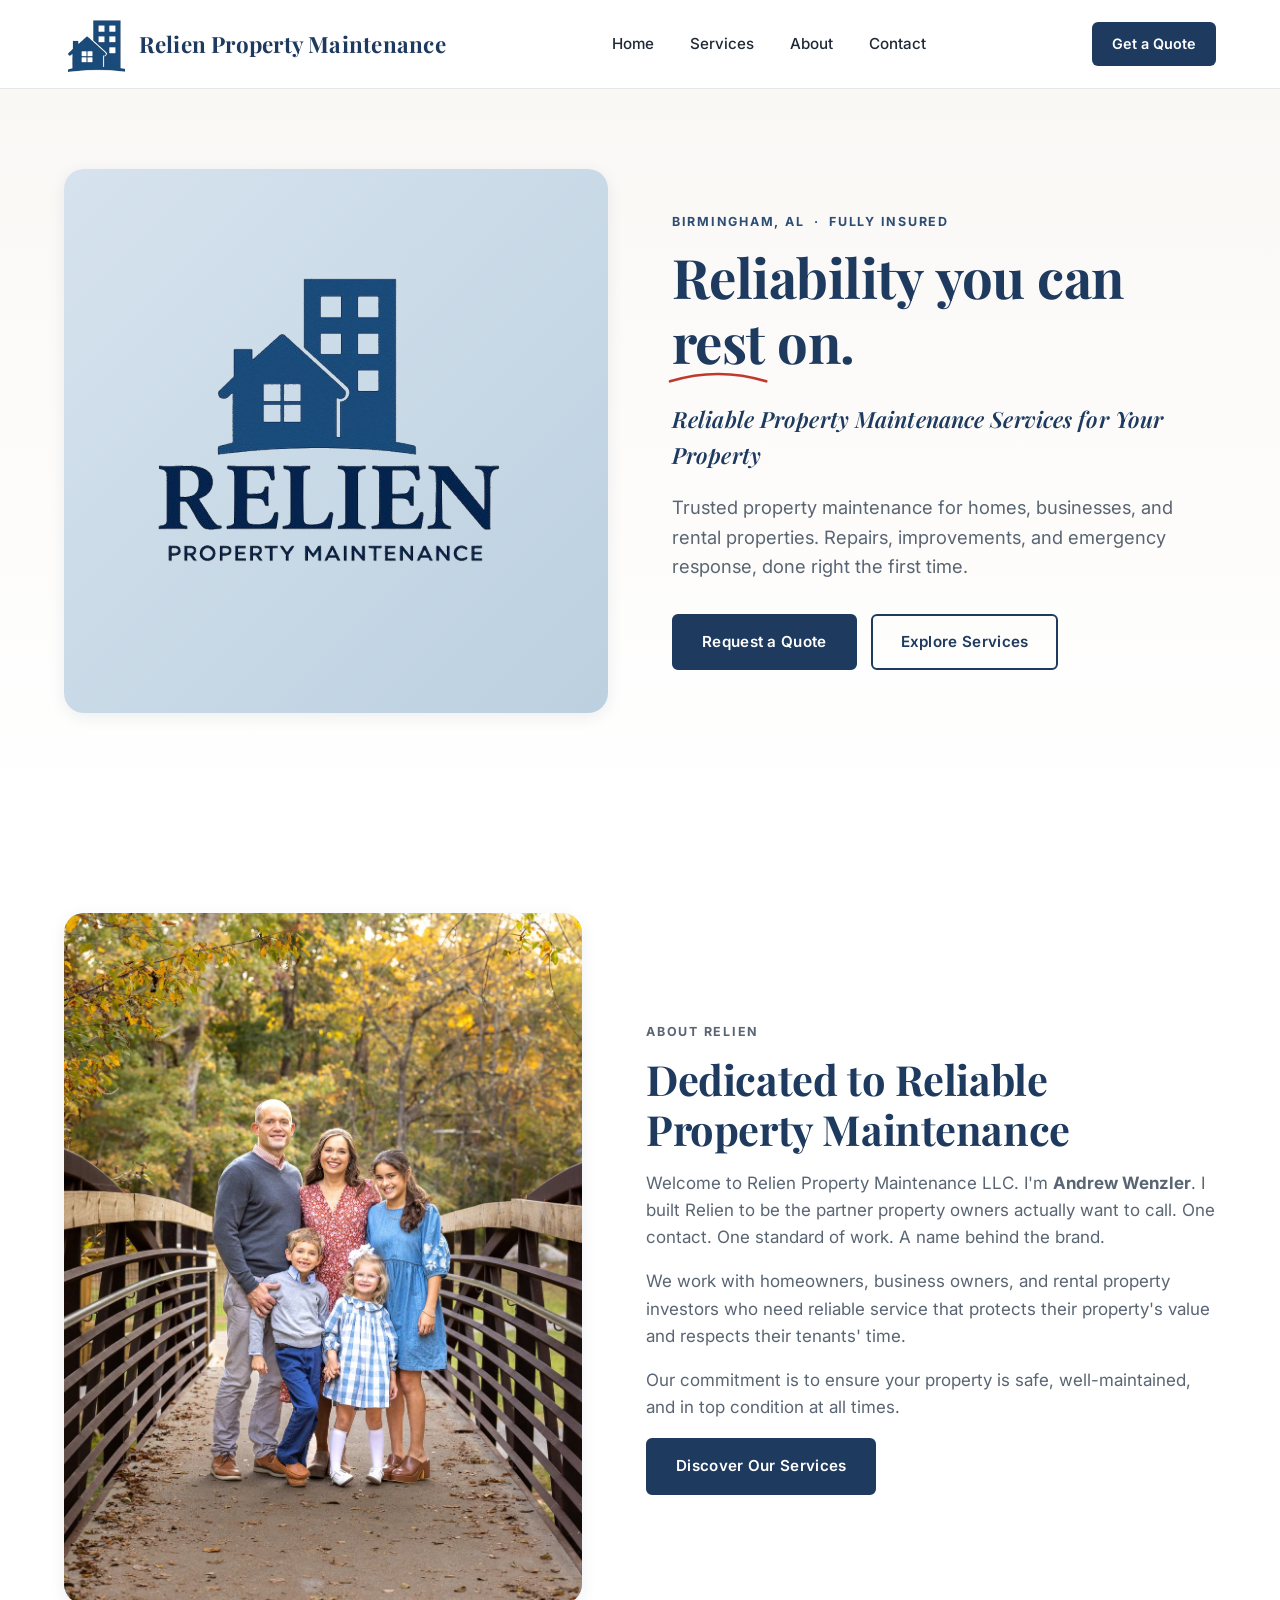
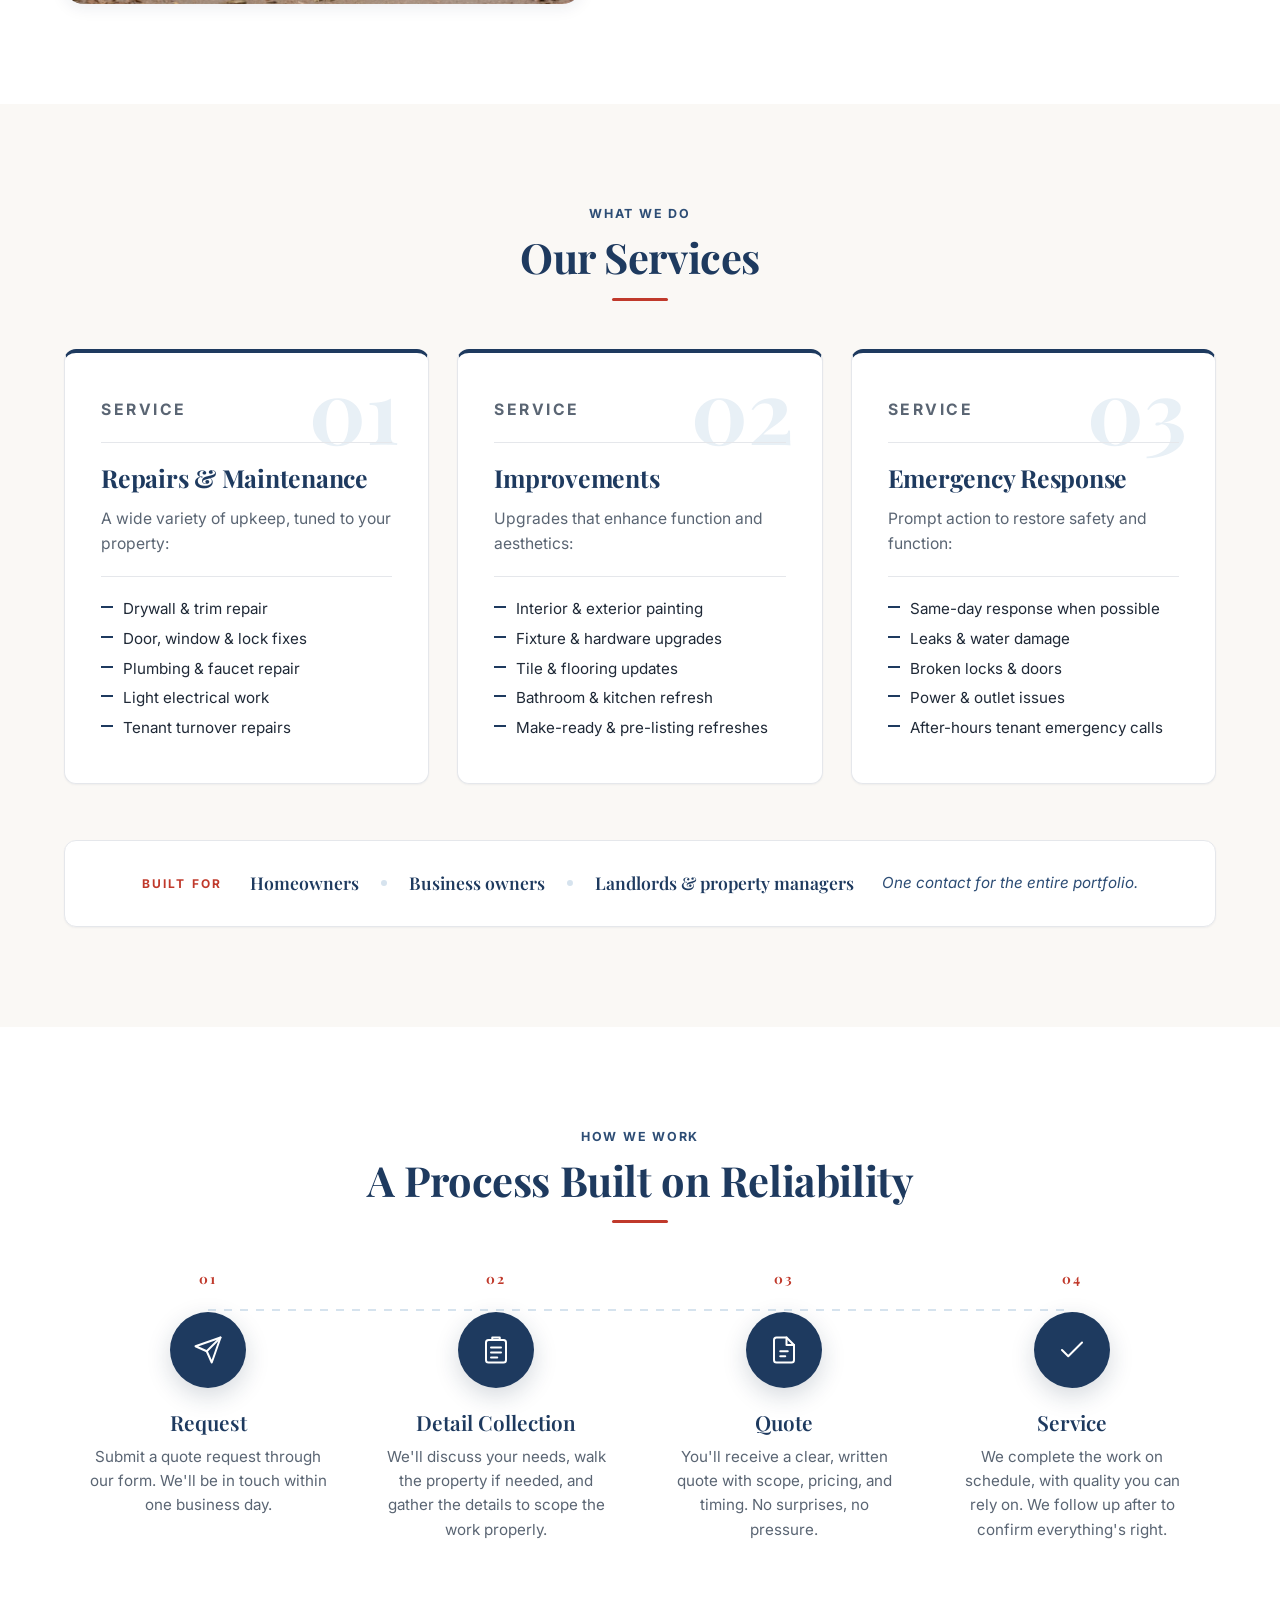
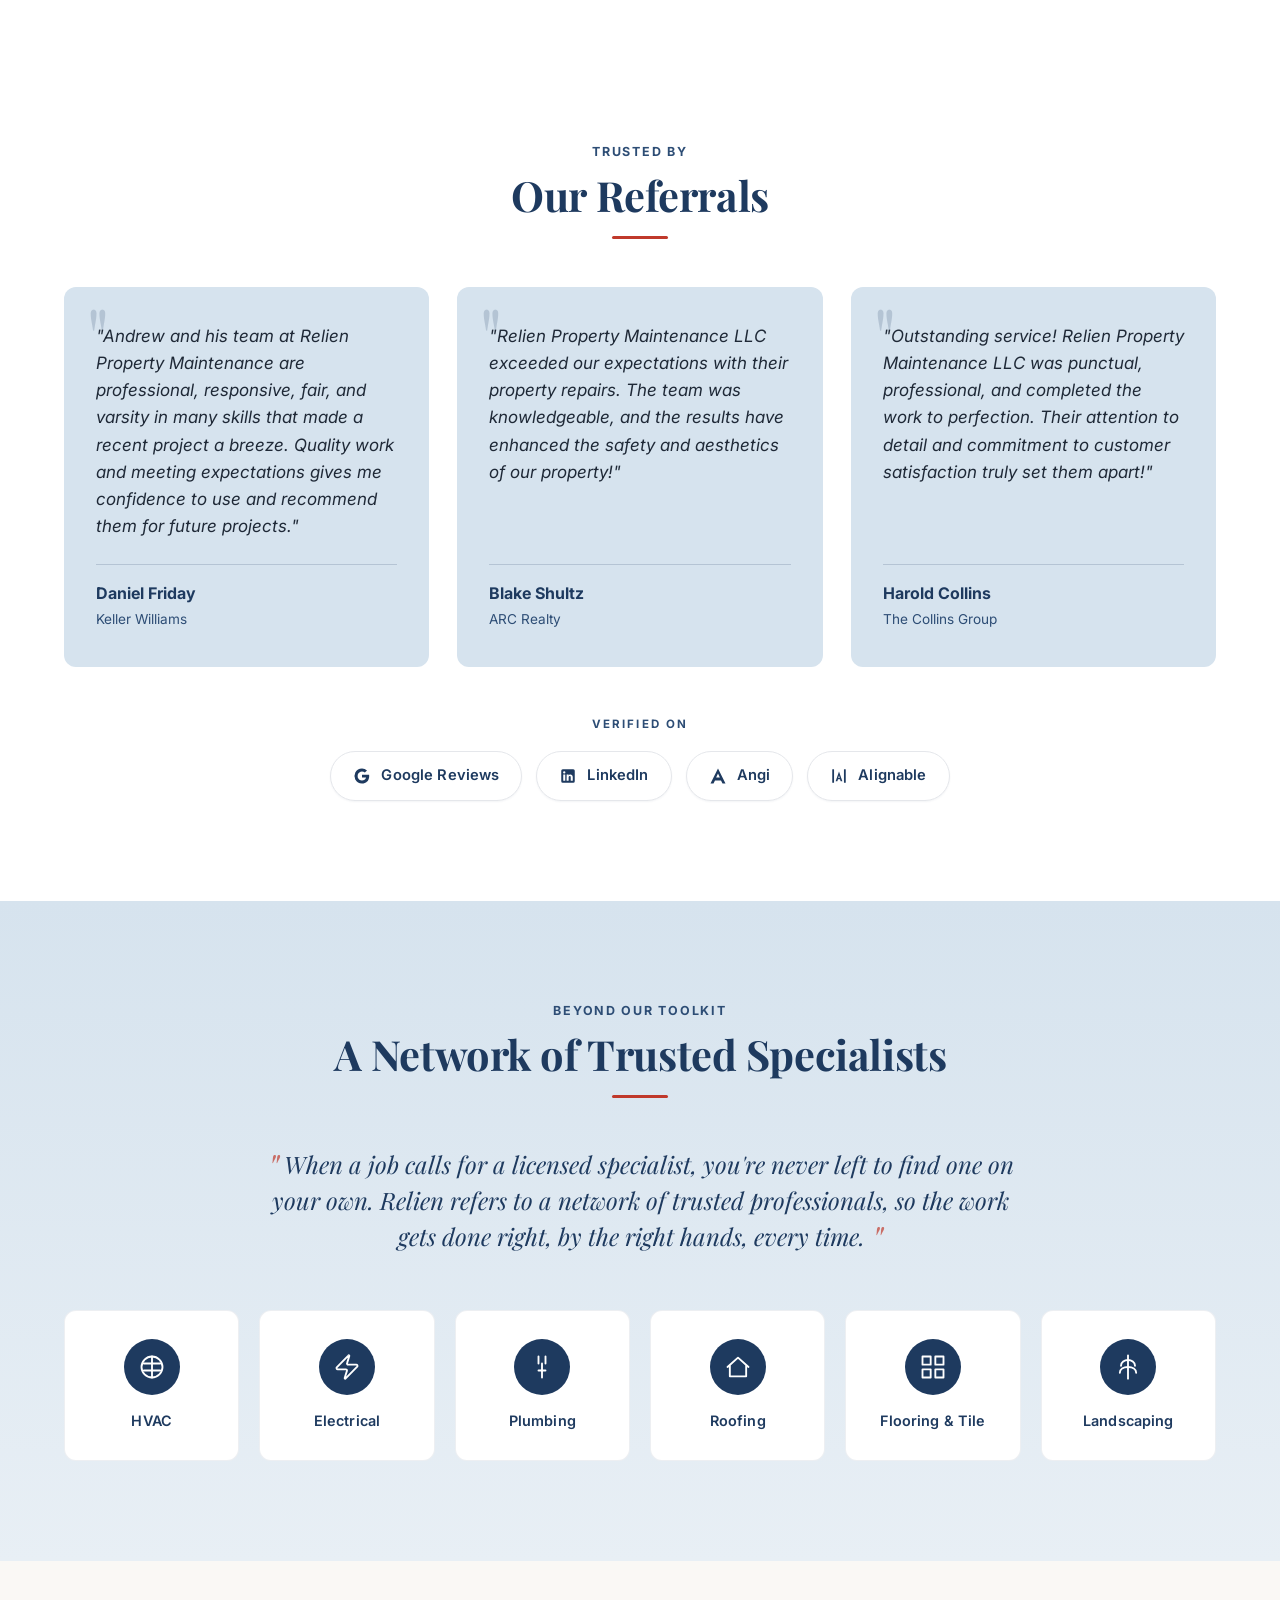
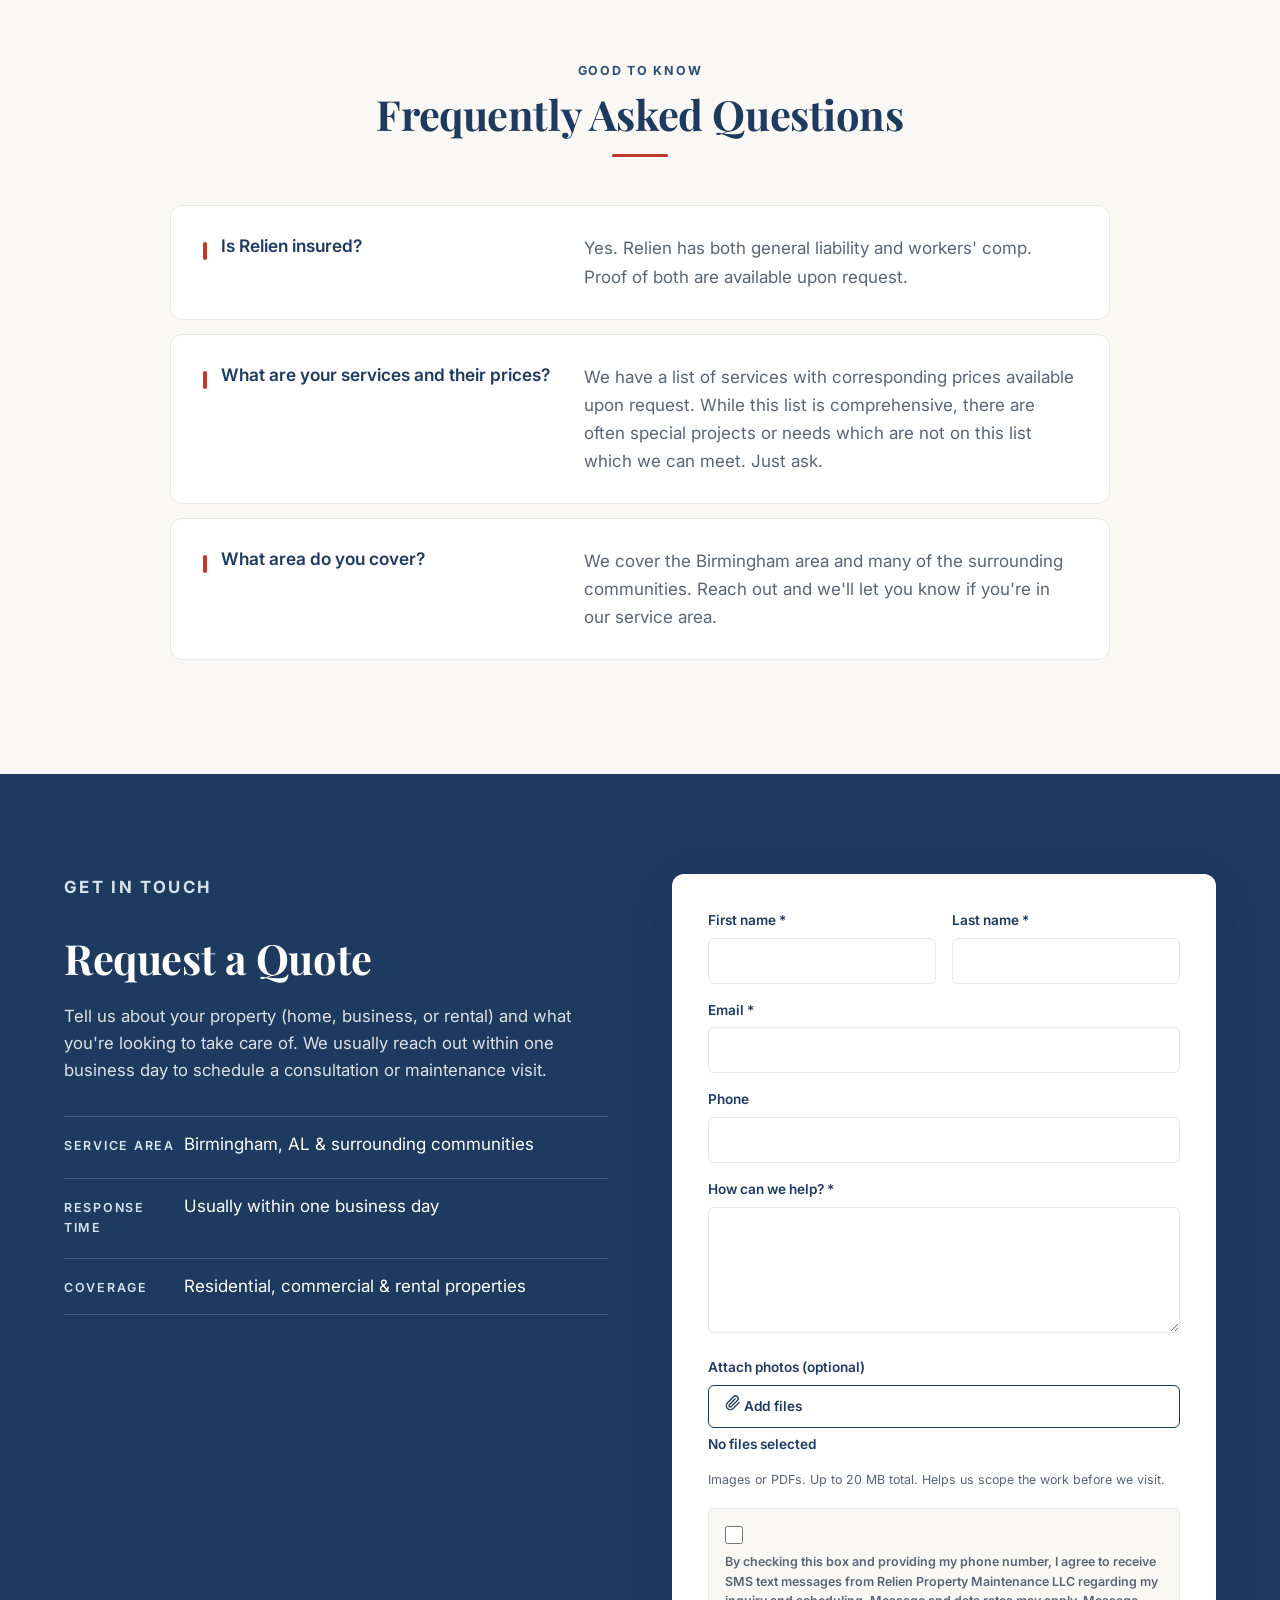
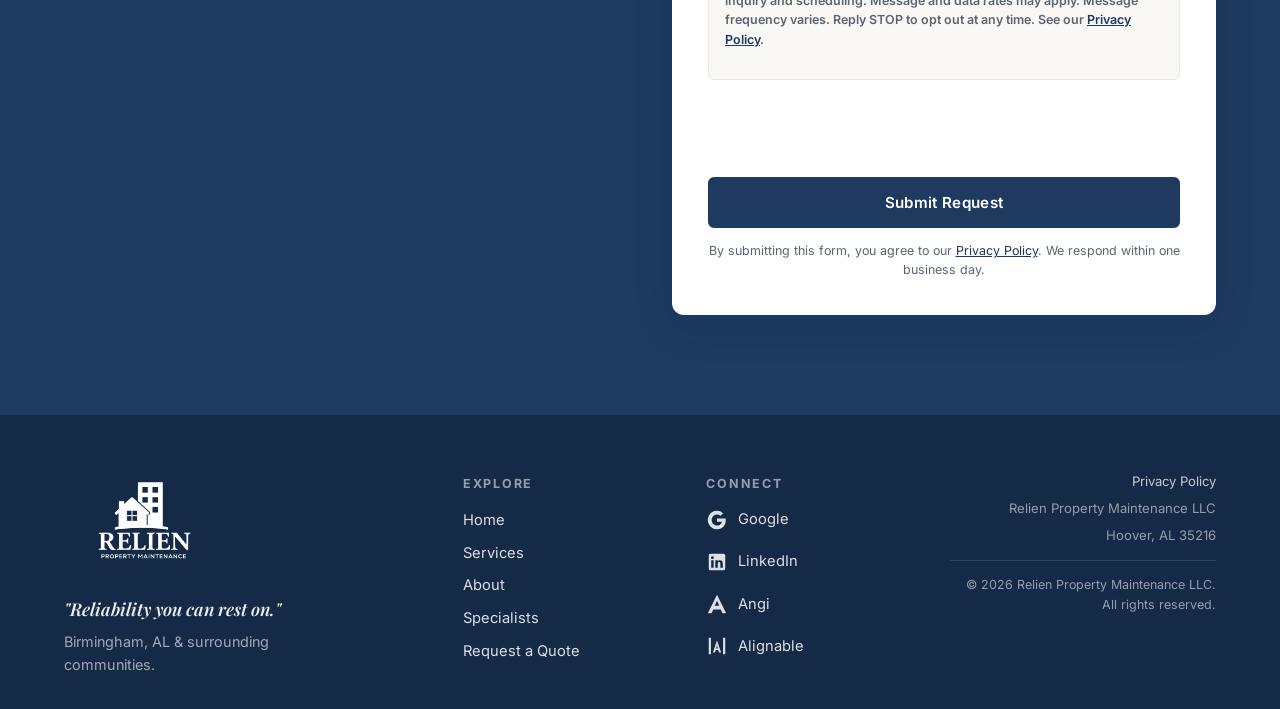
==== index.html @ db48af1a "Add Cloudflare Turnstile widget to both forms (test key for now)" ====
<!DOCTYPE html>
<html lang="en">
<head>
  <meta charset="UTF-8" />
  <meta name="viewport" content="width=device-width, initial-scale=1.0" />
  <meta http-equiv="Cache-Control" content="no-cache, no-store, must-revalidate" />
  <meta http-equiv="Pragma" content="no-cache" />
  <meta http-equiv="Expires" content="0" />
  <title>Relien Property Maintenance | Trusted Repairs & Maintenance in Birmingham, AL</title>
  <meta name="description" content="Relien Property Maintenance LLC. Trusted repairs, improvements, and emergency response for homes, businesses, and rental properties in Birmingham, AL and surrounding communities. Fully insured." />
  <meta name="keywords" content="property maintenance Birmingham AL, property repairs Hoover, rental property maintenance Birmingham, commercial property maintenance Alabama, emergency repairs Birmingham" />
  <meta name="author" content="Relien Property Maintenance LLC" />
  <meta name="robots" content="index, follow, max-image-preview:large" />
  <meta name="theme-color" content="#1e3a5f" />
  <link rel="canonical" href="https://relienpm.com/" />

  <!-- Open Graph (Facebook, LinkedIn, iMessage, etc.) -->
  <meta property="og:type" content="website" />
  <meta property="og:site_name" content="Relien Property Maintenance" />
  <meta property="og:title" content="Relien Property Maintenance | Birmingham, AL" />
  <meta property="og:description" content="Trusted property maintenance for homes, businesses, and rental properties. Repairs, improvements, and emergency response, done right the first time." />
  <meta property="og:url" content="https://relienpm.com/" />
  <meta property="og:image" content="https://relienpm.com/images/og-card.png" />
  <meta property="og:image:width" content="1200" />
  <meta property="og:image:height" content="630" />
  <meta property="og:image:alt" content="Relien Property Maintenance — Reliability you can rest on." />
  <meta property="og:locale" content="en_US" />

  <!-- Twitter / X Card -->
  <meta name="twitter:card" content="summary_large_image" />
  <meta name="twitter:title" content="Relien Property Maintenance | Birmingham, AL" />
  <meta name="twitter:description" content="Trusted property maintenance for homes, businesses, and rental properties in Birmingham, AL. Fully insured." />
  <meta name="twitter:image" content="https://relienpm.com/images/og-card.png" />

  <!-- Favicon -->
  <link rel="icon" type="image/png" sizes="32x32" href="/images/logo-icon.png" />
  <link rel="icon" type="image/png" sizes="192x192" href="/images/logo-icon.png" />
  <link rel="apple-touch-icon" sizes="180x180" href="/images/logo-icon.png" />

  <link rel="preconnect" href="https://fonts.googleapis.com" />
  <link rel="preconnect" href="https://fonts.gstatic.com" crossorigin />
  <link href="https://fonts.googleapis.com/css2?family=Inter:wght@400;500;600;700&family=Playfair+Display:wght@600;700&display=swap" rel="stylesheet" />
  <link rel="stylesheet" href="styles.css?v=19" />

  <!-- Cloudflare Turnstile (bot protection) — test key for now; swap to real key once Turnstile site is created -->
  <script src="https://challenges.cloudflare.com/turnstile/v0/api.js" async defer></script>

  <!-- Structured data: LocalBusiness for Google search & maps -->
  <script type="application/ld+json">
  {
    "@context": "https://schema.org",
    "@type": "HomeAndConstructionBusiness",
    "name": "Relien Property Maintenance LLC",
    "alternateName": "Relien",
    "description": "Trusted property maintenance for homes, businesses, and rental properties in Birmingham, AL and surrounding communities. Repairs, improvements, and emergency response.",
    "image": "https://relienpm.com/images/logo.png",
    "logo": "https://relienpm.com/images/logo.png",
    "url": "https://relienpm.com/",
    "email": "info@relienpm.com",
    "founder": {
      "@type": "Person",
      "name": "Andrew Wenzler"
    },
    "address": {
      "@type": "PostalAddress",
      "addressLocality": "Hoover",
      "addressRegion": "AL",
      "postalCode": "35216",
      "addressCountry": "US"
    },
    "areaServed": [
      { "@type": "City", "name": "Birmingham", "containedInPlace": { "@type": "State", "name": "Alabama" } },
      { "@type": "City", "name": "Hoover", "containedInPlace": { "@type": "State", "name": "Alabama" } },
      { "@type": "City", "name": "Vestavia Hills", "containedInPlace": { "@type": "State", "name": "Alabama" } },
      { "@type": "City", "name": "Mountain Brook", "containedInPlace": { "@type": "State", "name": "Alabama" } },
      { "@type": "City", "name": "Homewood", "containedInPlace": { "@type": "State", "name": "Alabama" } }
    ],
    "priceRange": "$$",
    "knowsAbout": [
      "Property maintenance",
      "Home repairs",
      "Commercial property maintenance",
      "Rental property maintenance",
      "Tenant turnover repairs",
      "Drywall repair",
      "Painting",
      "Plumbing repair",
      "Electrical repair",
      "Emergency property response"
    ],
    "sameAs": [
      "https://www.linkedin.com/company/relien-property-maintenance-llc",
      "https://www.angi.com/companylist/us/al/birmingham/relien-property-maintenance-llc-reviews-1.htm",
      "https://www.alignable.com/birmingham-al/relien-property-maintenance-llc",
      "https://maps.app.goo.gl/8qPufbqQKzjTyhzR6"
    ],
    "hasOfferCatalog": {
      "@type": "OfferCatalog",
      "name": "Services",
      "itemListElement": [
        {
          "@type": "Offer",
          "itemOffered": { "@type": "Service", "name": "Repairs & Maintenance", "description": "Drywall, doors, plumbing, light electrical, and routine property upkeep." }
        },
        {
          "@type": "Offer",
          "itemOffered": { "@type": "Service", "name": "Improvements", "description": "Painting, fixture upgrades, tile, flooring, bathroom and kitchen refreshes, finish carpentry, and pre-listing make-ready work." }
        },
        {
          "@type": "Offer",
          "itemOffered": { "@type": "Service", "name": "Emergency Response", "description": "Prompt response to leaks, broken locks, power issues, storm damage, and after-hours tenant emergencies." }
        }
      ]
    }
  }
  </script>
</head>
<body>

  <!-- ============ HEADER ============ -->
  <header class="site-header">
    <div class="container header-inner">
      <a href="#home" class="brand">
        <img src="images/logo-icon.png" alt="" class="brand-logo" />
        <span class="brand-name">Relien Property Maintenance</span>
      </a>
      <nav class="site-nav" aria-label="Primary">
        <a href="#home">Home</a>
        <a href="#services">Services</a>
        <a href="#about">About</a>
        <a href="#contact">Contact</a>
      </nav>
      <a href="#contact" class="header-cta" data-open="quote-modal">Get a Quote</a>
    </div>
  </header>

  <!-- ============ HERO ============ -->
  <section id="home" class="hero">
    <div class="container hero-grid">
      <div class="hero-image">
        <img src="images/logo.png" alt="Relien Property Maintenance" class="hero-logo" />
      </div>
      <div class="hero-content">
        <p class="eyebrow">Birmingham, AL &nbsp;·&nbsp; Fully Insured</p>
        <h1 class="kinetic-h1">
          <span class="word" style="--i:0">Reliability</span>
          <span class="word" style="--i:1">you</span>
          <span class="word" style="--i:2">can</span>
          <span class="word pencil-host" style="--i:3"><span class="pencil-word">rest<svg class="pencil-underline" viewBox="0 0 100 12" preserveAspectRatio="none" aria-hidden="true"><path d="M2,10 Q50,1 98,10"/></svg></span></span>
          <span class="word" style="--i:4">on.</span>
        </h1>
        <p class="slogan">Reliable Property Maintenance Services for Your Property</p>
        <p class="lede">Trusted property maintenance for homes, businesses, and rental properties. Repairs, improvements, and emergency response, done right the first time.</p>
        <div class="hero-actions">
          <a href="#contact" class="btn btn-primary" data-open="quote-modal">Request a Quote</a>
          <a href="#services" class="btn btn-secondary">Explore Services</a>
        </div>
      </div>
    </div>
  </section>

  <!-- ============ ABOUT ============ -->
  <section id="about" class="about">
    <div class="container about-grid reveal">
      <div class="about-image">
        <img src="images/andrew.jpg" alt="Andrew Wenzler with his family" loading="lazy" />
      </div>
      <div class="about-content">
        <p class="eyebrow">About Relien</p>
        <h2>Dedicated to Reliable Property Maintenance</h2>
        <p>Welcome to Relien Property Maintenance LLC. I'm <strong>Andrew Wenzler</strong>. I built Relien to be the partner property owners actually want to call. One contact. One standard of work. A name behind the brand.</p>
        <p>We work with homeowners, business owners, and rental property investors who need reliable service that protects their property's value and respects their tenants' time.</p>
        <p>Our commitment is to ensure your property is safe, well-maintained, and in top condition at all times.</p>
        <a href="#services" class="btn btn-primary">Discover Our Services</a>
      </div>
    </div>
  </section>

  <!-- ============ SERVICES ============ -->
  <section id="services" class="services">
    <div class="container">
      <header class="section-header reveal">
        <p class="eyebrow">What We Do</p>
        <h2>Our Services</h2>
      </header>
      <div class="services-grid reveal-stagger">

        <article class="service-card">
          <span class="service-num" aria-hidden="true">01</span>
          <div class="service-body">
            <p class="service-label">Service</p>
            <h3>Repairs &amp; Maintenance</h3>
            <p>A wide variety of upkeep, tuned to your property:</p>
            <ul>
              <li>Drywall &amp; trim repair</li>
              <li>Door, window &amp; lock fixes</li>
              <li>Plumbing &amp; faucet repair</li>
              <li>Light electrical work</li>
              <li>Tenant turnover repairs</li>
            </ul>
          </div>
        </article>

        <article class="service-card">
          <span class="service-num" aria-hidden="true">02</span>
          <div class="service-body">
            <p class="service-label">Service</p>
            <h3>Improvements</h3>
            <p>Upgrades that enhance function and aesthetics:</p>
            <ul>
              <li>Interior &amp; exterior painting</li>
              <li>Fixture &amp; hardware upgrades</li>
              <li>Tile &amp; flooring updates</li>
              <li>Bathroom &amp; kitchen refresh</li>
              <li>Make-ready &amp; pre-listing refreshes</li>
            </ul>
          </div>
        </article>

        <article class="service-card">
          <span class="service-num" aria-hidden="true">03</span>
          <div class="service-body">
            <p class="service-label">Service</p>
            <h3>Emergency Response</h3>
            <p>Prompt action to restore safety and function:</p>
            <ul>
              <li>Same-day response when possible</li>
              <li>Leaks &amp; water damage</li>
              <li>Broken locks &amp; doors</li>
              <li>Power &amp; outlet issues</li>
              <li>After-hours tenant emergency calls</li>
            </ul>
          </div>
        </article>

      </div>

      <div class="built-for-band reveal">
        <p class="built-for-label">Built for</p>
        <ul class="built-for-list">
          <li>Homeowners</li>
          <li class="divider" aria-hidden="true"></li>
          <li>Business owners</li>
          <li class="divider" aria-hidden="true"></li>
          <li>Landlords &amp; property managers</li>
        </ul>
        <p class="built-for-tagline">One contact for the entire portfolio.</p>
      </div>
    </div>
  </section>

  <!-- ============ HOW WE WORK ============ -->
  <section id="process" class="process">
    <div class="container">
      <header class="section-header reveal">
        <p class="eyebrow">How We Work</p>
        <h2>A Process Built on Reliability</h2>
      </header>
      <div class="process-steps reveal-stagger">

        <div class="step">
          <span class="step-num">01</span>
          <div class="step-icon" aria-hidden="true">
            <svg viewBox="0 0 24 24" fill="none" stroke="currentColor" stroke-width="1.6" stroke-linecap="round" stroke-linejoin="round">
              <path d="M22 2L11 13"/><path d="M22 2l-7 20-4-9-9-4 20-7z"/>
            </svg>
          </div>
          <h3>Request</h3>
          <p>Submit a quote request through our form. We'll be in touch within one business day.</p>
        </div>

        <div class="step">
          <span class="step-num">02</span>
          <div class="step-icon" aria-hidden="true">
            <svg viewBox="0 0 24 24" fill="none" stroke="currentColor" stroke-width="1.6" stroke-linecap="round" stroke-linejoin="round">
              <rect x="4" y="4" width="16" height="18" rx="2"/><path d="M9 4V2h6v2"/><path d="M8 10h8"/><path d="M8 14h8"/><path d="M8 18h5"/>
            </svg>
          </div>
          <h3>Detail Collection</h3>
          <p>We'll discuss your needs, walk the property if needed, and gather the details to scope the work properly.</p>
        </div>

        <div class="step">
          <span class="step-num">03</span>
          <div class="step-icon" aria-hidden="true">
            <svg viewBox="0 0 24 24" fill="none" stroke="currentColor" stroke-width="1.6" stroke-linecap="round" stroke-linejoin="round">
              <path d="M14 2H6a2 2 0 0 0-2 2v16a2 2 0 0 0 2 2h12a2 2 0 0 0 2-2V8z"/><path d="M14 2v6h6"/><path d="M9 13h6"/><path d="M9 17h4"/>
            </svg>
          </div>
          <h3>Quote</h3>
          <p>You'll receive a clear, written quote with scope, pricing, and timing. No surprises, no pressure.</p>
        </div>

        <div class="step">
          <span class="step-num">04</span>
          <div class="step-icon" aria-hidden="true">
            <svg viewBox="0 0 24 24" fill="none" stroke="currentColor" stroke-width="1.6" stroke-linecap="round" stroke-linejoin="round">
              <path d="M20 6L9 17l-5-5"/>
            </svg>
          </div>
          <h3>Service</h3>
          <p>We complete the work on schedule, with quality you can rely on. We follow up after to confirm everything's right.</p>
        </div>

      </div>
    </div>
  </section>

  <!-- ============ REFERRALS ============ -->
  <section class="referrals">
    <div class="container">
      <header class="section-header reveal">
        <p class="eyebrow">Trusted By</p>
        <h2>Our Referrals</h2>
      </header>
      <div class="referrals-grid reveal-stagger">

        <figure class="testimonial">
          <blockquote>
            <p>"Andrew and his team at Relien Property Maintenance are professional, responsive, fair, and varsity in many skills that made a recent project a breeze. Quality work and meeting expectations gives me confidence to use and recommend them for future projects."</p>
          </blockquote>
          <figcaption>
            <strong>Daniel Friday</strong>
            <span>Keller Williams</span>
          </figcaption>
        </figure>

        <figure class="testimonial">
          <blockquote>
            <p>"Relien Property Maintenance LLC exceeded our expectations with their property repairs. The team was knowledgeable, and the results have enhanced the safety and aesthetics of our property!"</p>
          </blockquote>
          <figcaption>
            <strong>Blake Shultz</strong>
            <span>ARC Realty</span>
          </figcaption>
        </figure>

        <figure class="testimonial">
          <blockquote>
            <p>"Outstanding service! Relien Property Maintenance LLC was punctual, professional, and completed the work to perfection. Their attention to detail and commitment to customer satisfaction truly set them apart!"</p>
          </blockquote>
          <figcaption>
            <strong>Harold Collins</strong>
            <span>The Collins Group</span>
          </figcaption>
        </figure>

      </div>

      <div class="referrals-social reveal">
        <p class="referrals-social-label">Verified on</p>
        <div class="referrals-social-row">
          <a href="https://maps.app.goo.gl/8qPufbqQKzjTyhzR6" class="social-pill" target="_blank" rel="noopener" aria-label="Read more reviews on Google">
            <svg viewBox="0 0 24 24" fill="currentColor" aria-hidden="true">
              <path d="M21.6 12.23c0-.7-.06-1.36-.18-2H12v3.78h5.4a4.6 4.6 0 0 1-2 3.02v2.51h3.24c1.9-1.75 2.96-4.32 2.96-7.31z"/>
              <path d="M12 22c2.7 0 4.96-.9 6.6-2.43l-3.24-2.51c-.9.6-2.04.96-3.36.96-2.58 0-4.76-1.74-5.54-4.08H3.1v2.59A10 10 0 0 0 12 22z"/>
              <path d="M6.46 13.94a6 6 0 0 1 0-3.88V7.47H3.1a10 10 0 0 0 0 9.06l3.36-2.59z"/>
              <path d="M12 5.94c1.46 0 2.78.5 3.82 1.49l2.86-2.86A10 10 0 0 0 12 2 10 10 0 0 0 3.1 7.47l3.36 2.59C7.24 7.68 9.42 5.94 12 5.94z"/>
            </svg>
            <span>Google Reviews</span>
          </a>
          <a href="https://www.linkedin.com/company/relien-property-maintenance-llc" class="social-pill" target="_blank" rel="noopener" aria-label="Connect on LinkedIn">
            <svg viewBox="0 0 24 24" fill="currentColor" aria-hidden="true">
              <path d="M19 3a2 2 0 0 1 2 2v14a2 2 0 0 1-2 2H5a2 2 0 0 1-2-2V5a2 2 0 0 1 2-2h14zM8.34 18.34V9.96H5.67v8.38h2.67zM7 8.79a1.55 1.55 0 1 0 0-3.1 1.55 1.55 0 0 0 0 3.1zm11.34 9.55v-4.6c0-2.47-1.32-3.62-3.08-3.62-1.42 0-2.06.78-2.41 1.33V9.96h-2.67c.04.76 0 8.38 0 8.38h2.67v-4.68c0-.24.02-.48.09-.65.19-.48.63-.97 1.36-.97.96 0 1.34.73 1.34 1.8v4.5h2.7z"/>
            </svg>
            <span>LinkedIn</span>
          </a>
          <a href="https://www.angi.com/companylist/us/al/birmingham/relien-property-maintenance-llc-reviews-1.htm" class="social-pill" target="_blank" rel="noopener" aria-label="Find us on Angi">
            <svg viewBox="0 0 24 24" fill="currentColor" aria-hidden="true">
              <path d="M12 2L2 22h4l2-4h8l2 4h4L12 2zm-2.5 12L12 8.5 14.5 14h-5z"/>
            </svg>
            <span>Angi</span>
          </a>
          <a href="https://www.alignable.com/birmingham-al/relien-property-maintenance-llc" class="social-pill" target="_blank" rel="noopener" aria-label="Find us on Alignable">
            <svg viewBox="0 0 24 24" fill="currentColor" aria-hidden="true">
              <rect x="3" y="3" width="2.4" height="18" rx="0.4"/>
              <rect x="18.6" y="3" width="2.4" height="18" rx="0.4"/>
              <path d="M12 6L7.5 19h2.3l.85-2.6h2.7L14.2 19h2.3L12 6zm-.95 8.6L12 11.3l.95 3.3h-1.9z"/>
            </svg>
            <span>Alignable</span>
          </a>
        </div>
      </div>
    </div>
  </section>

  <!-- ============ TRUSTED NETWORK ============ -->
  <section id="network" class="network">
    <div class="container">
      <header class="section-header reveal">
        <p class="eyebrow">Beyond Our Toolkit</p>
        <h2>A Network of Trusted Specialists</h2>
      </header>
      <div class="network-quote reveal">
        <p>When a job calls for a licensed specialist, you're never left to find one on your own. Relien refers to a network of trusted professionals, so the work gets done right, by the right hands, every time.</p>
      </div>
      <div class="network-trades reveal-stagger">
        <div class="trade">
          <div class="trade-icon">
            <svg viewBox="0 0 24 24" fill="none" stroke="currentColor" stroke-width="1.6" stroke-linecap="round" stroke-linejoin="round">
              <path d="M12 3v18"/><path d="M5 9h14"/><path d="M5 15h14"/><circle cx="12" cy="12" r="9"/>
            </svg>
          </div>
          <span>HVAC</span>
        </div>
        <div class="trade">
          <div class="trade-icon">
            <svg viewBox="0 0 24 24" fill="none" stroke="currentColor" stroke-width="1.6" stroke-linecap="round" stroke-linejoin="round">
              <path d="M4 14a1 1 0 0 1-.78-1.63l9.9-10.2a.5.5 0 0 1 .86.46l-1.92 6.02A1 1 0 0 0 13 10h7a1 1 0 0 1 .78 1.63l-9.9 10.2a.5.5 0 0 1-.86-.46l1.92-6.02A1 1 0 0 0 11 14z"/>
            </svg>
          </div>
          <span>Electrical</span>
        </div>
        <div class="trade">
          <div class="trade-icon">
            <svg viewBox="0 0 24 24" fill="none" stroke="currentColor" stroke-width="1.6" stroke-linecap="round" stroke-linejoin="round">
              <path d="M9 3v6"/><path d="M15 3v6"/><path d="M12 9v6"/><path d="M9 15h6"/><path d="M12 15v6"/>
            </svg>
          </div>
          <span>Plumbing</span>
        </div>
        <div class="trade">
          <div class="trade-icon">
            <svg viewBox="0 0 24 24" fill="none" stroke="currentColor" stroke-width="1.6" stroke-linecap="round" stroke-linejoin="round">
              <path d="M3 12L12 4l9 8"/><path d="M5 11v9h14v-9"/>
            </svg>
          </div>
          <span>Roofing</span>
        </div>
        <div class="trade">
          <div class="trade-icon">
            <svg viewBox="0 0 24 24" fill="none" stroke="currentColor" stroke-width="1.6" stroke-linecap="round" stroke-linejoin="round">
              <rect x="3" y="3" width="7" height="7"/><rect x="14" y="3" width="7" height="7"/><rect x="3" y="14" width="7" height="7"/><rect x="14" y="14" width="7" height="7"/>
            </svg>
          </div>
          <span>Flooring &amp; Tile</span>
        </div>
        <div class="trade">
          <div class="trade-icon">
            <svg viewBox="0 0 24 24" fill="none" stroke="currentColor" stroke-width="1.6" stroke-linecap="round" stroke-linejoin="round">
              <path d="M12 2v20"/><path d="M12 6c-3 0-6 2-6 5"/><path d="M12 6c3 0 6 2 6 5"/><path d="M12 12c-4 0-7 2-7 5"/><path d="M12 12c4 0 7 2 7 5"/>
            </svg>
          </div>
          <span>Landscaping</span>
        </div>
      </div>
    </div>
  </section>

  <!-- ============ FAQ ============ -->
  <section id="faq" class="faq">
    <div class="container">
      <header class="section-header reveal">
        <p class="eyebrow">Good to Know</p>
        <h2>Frequently Asked Questions</h2>
      </header>
      <div class="faq-list reveal-stagger">

        <div class="faq-item">
          <h3>Is Relien insured?</h3>
          <p>Yes. Relien has both general liability and workers' comp. Proof of both are available upon request.</p>
        </div>

        <div class="faq-item">
          <h3>What are your services and their prices?</h3>
          <p>We have a list of services with corresponding prices available upon request. While this list is comprehensive, there are often special projects or needs which are not on this list which we can meet. Just ask.</p>
        </div>

        <div class="faq-item">
          <h3>What area do you cover?</h3>
          <p>We cover the Birmingham area and many of the surrounding communities. Reach out and we'll let you know if you're in our service area.</p>
        </div>

      </div>
    </div>
  </section>

  <!-- ============ CONTACT ============ -->
  <section id="contact" class="contact">
    <div class="container contact-grid reveal">
      <div class="contact-intro">
        <p class="eyebrow">Get In Touch</p>
        <h2>Request a Quote</h2>
        <p>Tell us about your property (home, business, or rental) and what you're looking to take care of. We usually reach out within one business day to schedule a consultation or maintenance visit.</p>
        <ul class="contact-info">
          <li><strong>Service Area</strong> Birmingham, AL &amp; surrounding communities</li>
          <li><strong>Response Time</strong> Usually within one business day</li>
          <li><strong>Coverage</strong> Residential, commercial &amp; rental properties</li>
        </ul>
      </div>

      <form class="contact-form" action="https://relien-form-handler.spring-feather-6100.workers.dev/" method="POST">
        <!-- FormSubmit configuration (hidden) -->
        <input type="text" name="_honey" style="display:none" tabindex="-1" autocomplete="off" />

        <div class="form-row">
          <label>
            <span>First name *</span>
            <input type="text" name="First Name" required autocomplete="given-name" />
          </label>
          <label>
            <span>Last name *</span>
            <input type="text" name="Last Name" required autocomplete="family-name" />
          </label>
        </div>
        <label>
          <span>Email *</span>
          <input type="email" name="Email" required autocomplete="email" />
        </label>
        <label>
          <span>Phone</span>
          <input type="tel" name="Phone" autocomplete="tel" />
        </label>
        <label>
          <span>How can we help? *</span>
          <textarea name="Message" rows="5" required></textarea>
        </label>

        <div class="file-field">
          <span class="file-field-label">Attach photos (optional)</span>
          <label class="file-field-control">
            <input type="file" name="attachments" multiple accept="image/jpeg,image/png,image/heic,image/heif,image/webp,application/pdf" />
            <span class="file-field-button" aria-hidden="true">
              <svg viewBox="0 0 24 24" fill="none" stroke="currentColor" stroke-width="2" stroke-linecap="round" stroke-linejoin="round" width="16" height="16">
                <path d="M21.44 11.05l-9.19 9.19a6 6 0 0 1-8.49-8.49l9.19-9.19a4 4 0 0 1 5.66 5.66l-9.2 9.19a2 2 0 0 1-2.83-2.83l8.49-8.48"/>
              </svg>
              Add files
            </span>
            <span class="file-field-status">No files selected</span>
          </label>
          <p class="file-field-help">Images or PDFs. Up to 20 MB total. Helps us scope the work before we visit.</p>
        </div>

        <div class="form-consent">
          <label class="checkbox-row">
            <input type="checkbox" name="SMS Consent" value="I consent to receive SMS messages" />
            <span>By checking this box and providing my phone number, I agree to receive SMS text messages from Relien Property Maintenance LLC regarding my inquiry and scheduling. Message and data rates may apply. Message frequency varies. Reply STOP to opt out at any time. See our <a href="privacy.html">Privacy Policy</a>.</span>
          </label>
        </div>

        <div class="cf-turnstile" data-sitekey="1x00000000000000000000AA" data-theme="light" data-size="flexible"></div>

        <button type="submit" class="btn btn-primary btn-block">Submit Request</button>
        <p class="form-note">By submitting this form, you agree to our <a href="privacy.html">Privacy Policy</a>. We respond within one business day.</p>
      </form>
    </div>
  </section>

  <!-- ============ FOOTER ============ -->
  <footer class="site-footer">
    <div class="container footer-grid">
      <div class="footer-brand">
        <img src="images/logo.png" alt="Relien Property Maintenance" class="footer-logo" onerror="this.style.display='none';" />
        <p class="footer-slogan">"Reliability you can rest on."</p>
        <p class="footer-tagline">Birmingham, AL &amp; surrounding communities.</p>
      </div>

      <div class="footer-nav">
        <h4>Explore</h4>
        <ul>
          <li><a href="#home">Home</a></li>
          <li><a href="#services">Services</a></li>
          <li><a href="#about">About</a></li>
          <li><a href="#network">Specialists</a></li>
          <li><a href="#contact">Request a Quote</a></li>
        </ul>
      </div>

      <div class="footer-social">
        <h4>Connect</h4>
        <ul class="social-list">
          <li>
            <a href="https://maps.app.goo.gl/8qPufbqQKzjTyhzR6" aria-label="Relien on Google" rel="noopener" target="_blank">
              <svg viewBox="0 0 24 24" fill="currentColor" aria-hidden="true">
                <path d="M21.6 12.23c0-.7-.06-1.36-.18-2H12v3.78h5.4a4.6 4.6 0 0 1-2 3.02v2.51h3.24c1.9-1.75 2.96-4.32 2.96-7.31z"/>
                <path d="M12 22c2.7 0 4.96-.9 6.6-2.43l-3.24-2.51c-.9.6-2.04.96-3.36.96-2.58 0-4.76-1.74-5.54-4.08H3.1v2.59A10 10 0 0 0 12 22z"/>
                <path d="M6.46 13.94a6 6 0 0 1 0-3.88V7.47H3.1a10 10 0 0 0 0 9.06l3.36-2.59z"/>
                <path d="M12 5.94c1.46 0 2.78.5 3.82 1.49l2.86-2.86A10 10 0 0 0 12 2 10 10 0 0 0 3.1 7.47l3.36 2.59C7.24 7.68 9.42 5.94 12 5.94z"/>
              </svg>
              <span>Google</span>
            </a>
          </li>
          <li>
            <a href="https://www.linkedin.com/company/relien-property-maintenance-llc" aria-label="Relien on LinkedIn" rel="noopener" target="_blank">
              <svg viewBox="0 0 24 24" fill="currentColor" aria-hidden="true">
                <path d="M19 3a2 2 0 0 1 2 2v14a2 2 0 0 1-2 2H5a2 2 0 0 1-2-2V5a2 2 0 0 1 2-2h14zM8.34 18.34V9.96H5.67v8.38h2.67zM7 8.79a1.55 1.55 0 1 0 0-3.1 1.55 1.55 0 0 0 0 3.1zm11.34 9.55v-4.6c0-2.47-1.32-3.62-3.08-3.62-1.42 0-2.06.78-2.41 1.33V9.96h-2.67c.04.76 0 8.38 0 8.38h2.67v-4.68c0-.24.02-.48.09-.65.19-.48.63-.97 1.36-.97.96 0 1.34.73 1.34 1.8v4.5h2.7z"/>
              </svg>
              <span>LinkedIn</span>
            </a>
          </li>
          <li>
            <a href="https://www.angi.com/companylist/us/al/birmingham/relien-property-maintenance-llc-reviews-1.htm" aria-label="Relien on Angi" rel="noopener" target="_blank">
              <svg viewBox="0 0 24 24" fill="currentColor" aria-hidden="true">
                <path d="M12 2L2 22h4l2-4h8l2 4h4L12 2zm-2.5 12L12 8.5 14.5 14h-5z"/>
              </svg>
              <span>Angi</span>
            </a>
          </li>
          <li>
            <a href="https://www.alignable.com/birmingham-al/relien-property-maintenance-llc" aria-label="Relien on Alignable" rel="noopener" target="_blank">
              <svg viewBox="0 0 24 24" fill="currentColor" aria-hidden="true">
                <rect x="3" y="3" width="2.4" height="18" rx="0.4"/>
                <rect x="18.6" y="3" width="2.4" height="18" rx="0.4"/>
                <path d="M12 6L7.5 19h2.3l.85-2.6h2.7L14.2 19h2.3L12 6zm-.95 8.6L12 11.3l.95 3.3h-1.9z"/>
              </svg>
              <span>Alignable</span>
            </a>
          </li>
        </ul>
      </div>

      <div class="footer-legal">
        <p><a href="privacy.html">Privacy Policy</a></p>
        <p>Relien Property Maintenance LLC</p>
        <p>Hoover, AL 35216</p>
        <p class="copyright">&copy; <span id="year">2026</span> Relien Property Maintenance LLC. All rights reserved.</p>
      </div>
    </div>
  </footer>

  <!-- ============ THANK-YOU MODAL ============ -->
  <div id="thank-modal" class="modal thank-modal" role="dialog" aria-modal="true" aria-hidden="true">
    <div class="modal-backdrop" data-close-thank></div>
    <div class="modal-card thank-card">
      <button class="modal-close" data-close-thank aria-label="Close">&times;</button>
      <div class="thank-icon" aria-hidden="true">
        <svg viewBox="0 0 24 24" fill="none" stroke="currentColor" stroke-width="2.5" stroke-linecap="round" stroke-linejoin="round">
          <path d="M20 6L9 17l-5-5"/>
        </svg>
      </div>
      <p class="modal-eyebrow">Message Received</p>
      <h3>Thank you for reaching out.</h3>
      <p class="thank-body">Andrew will be in touch within one business day to discuss your request. We appreciate the opportunity to earn your business.</p>
      <button type="button" class="btn btn-primary" data-close-thank>Close</button>
    </div>
  </div>

  <!-- ============ FLOATING QUOTE CTA ============ -->
  <button class="floating-cta" data-open="quote-modal" aria-label="Get a quote">
    <svg class="cta-spark" viewBox="0 0 24 24" fill="none" stroke="currentColor" stroke-width="2" stroke-linecap="round" stroke-linejoin="round" aria-hidden="true">
      <path d="M9.937 15.5A2 2 0 0 0 8.5 14.063l-6.135-1.582a.5.5 0 0 1 0-.962L8.5 9.936A2 2 0 0 0 9.937 8.5l1.582-6.135a.5.5 0 0 1 .963 0L14.063 8.5A2 2 0 0 0 15.5 9.937l6.135 1.581a.5.5 0 0 1 0 .964L15.5 14.063a2 2 0 0 0-1.437 1.437l-1.582 6.135a.5.5 0 0 1-.963 0z"/>
    </svg>
    <span class="cta-label">Get a Quote</span>
  </button>

  <!-- ============ QUOTE MODAL ============ -->
  <div id="quote-modal" class="modal" role="dialog" aria-modal="true" aria-hidden="true" aria-labelledby="modal-title">
    <div class="modal-backdrop" data-close></div>
    <div class="modal-card" role="document">
      <button class="modal-close" data-close aria-label="Close">&times;</button>

      <div class="modal-progress" aria-hidden="true">
        <span class="progress-step is-active"><span>1</span></span>
        <span class="progress-bar"></span>
        <span class="progress-step"><span>2</span></span>
        <span class="progress-bar"></span>
        <span class="progress-step"><span>3</span></span>
      </div>

      <form class="modal-form" action="https://relien-form-handler.spring-feather-6100.workers.dev/" method="POST">
        <input type="text" name="_honey" style="display:none" tabindex="-1" autocomplete="off" />

        <div class="modal-step is-active" data-step="1">
          <p class="modal-eyebrow">Step 1 of 3</p>
          <h3 id="modal-title">Let's start with you</h3>
          <p class="modal-sub">Tell us how to reach you. We usually respond within one business day.</p>
          <div class="form-row">
            <label><span>First name *</span><input type="text" name="First Name" required autocomplete="given-name" /></label>
            <label><span>Last name *</span><input type="text" name="Last Name" required autocomplete="family-name" /></label>
          </div>
          <label><span>Email *</span><input type="email" name="Email" required autocomplete="email" /></label>
          <label><span>Phone</span><input type="tel" name="Phone" autocomplete="tel" /></label>
          <div class="modal-actions">
            <span></span>
            <button type="button" class="btn btn-primary" data-next>Next &rarr;</button>
          </div>
        </div>

        <div class="modal-step" data-step="2">
          <p class="modal-eyebrow">Step 2 of 3</p>
          <h3>About the property</h3>
          <p class="modal-sub">A quick detail or two helps us scope the work appropriately.</p>
          <fieldset class="radio-group">
            <legend>What kind of property?</legend>
            <label class="radio-row"><input type="radio" name="Property Type" value="Home" /><span>Home</span></label>
            <label class="radio-row"><input type="radio" name="Property Type" value="Business" /><span>Business</span></label>
            <label class="radio-row"><input type="radio" name="Property Type" value="Rental" /><span>Rental property</span></label>
            <label class="radio-row"><input type="radio" name="Property Type" value="Other" /><span>Other</span></label>
          </fieldset>
          <label><span>City or area</span><input type="text" name="Location" placeholder="e.g. Hoover, AL" autocomplete="address-level2" /></label>
          <div class="modal-actions">
            <button type="button" class="btn btn-secondary" data-back>&larr; Back</button>
            <button type="button" class="btn btn-primary" data-next>Next &rarr;</button>
          </div>
        </div>

        <div class="modal-step" data-step="3">
          <p class="modal-eyebrow">Step 3 of 3</p>
          <h3>What do you need?</h3>
          <p class="modal-sub">A brief description is fine. We'll get the details on the call.</p>
          <label><span>How can we help? *</span><textarea name="Message" rows="4" required></textarea></label>
          <div class="file-field">
            <span class="file-field-label">Attach photos (optional)</span>
            <label class="file-field-control">
              <input type="file" name="attachments" multiple accept="image/jpeg,image/png,image/heic,image/heif,image/webp,application/pdf" />
              <span class="file-field-button" aria-hidden="true">
                <svg viewBox="0 0 24 24" fill="none" stroke="currentColor" stroke-width="2" stroke-linecap="round" stroke-linejoin="round" width="16" height="16">
                  <path d="M21.44 11.05l-9.19 9.19a6 6 0 0 1-8.49-8.49l9.19-9.19a4 4 0 0 1 5.66 5.66l-9.2 9.19a2 2 0 0 1-2.83-2.83l8.49-8.48"/>
                </svg>
                Add files
              </span>
              <span class="file-field-status">No files selected</span>
            </label>
            <p class="file-field-help">Images or PDFs. Up to 20 MB total.</p>
          </div>
          <div class="form-consent">
            <label class="checkbox-row">
              <input type="checkbox" name="SMS Consent" value="I consent to receive SMS messages" />
              <span>By checking this box and providing my phone number, I agree to receive SMS text messages from Relien Property Maintenance LLC regarding my inquiry. Message and data rates may apply. Reply STOP to opt out. See our <a href="privacy.html">Privacy Policy</a>.</span>
            </label>
          </div>
          <div class="cf-turnstile" data-sitekey="1x00000000000000000000AA" data-theme="light" data-size="flexible"></div>

          <div class="modal-actions">
            <button type="button" class="btn btn-secondary" data-back>&larr; Back</button>
            <button type="submit" class="btn btn-primary">Submit Request</button>
          </div>
        </div>
      </form>
    </div>
  </div>

  <script>
    document.getElementById('year').textContent = new Date().getFullYear();

    // Scroll-triggered reveal animations
    const reveals = document.querySelectorAll('.reveal, .reveal-stagger');
    if ('IntersectionObserver' in window) {
      const io = new IntersectionObserver((entries) => {
        entries.forEach((entry) => {
          if (entry.isIntersecting) {
            entry.target.classList.add('is-visible');
            io.unobserve(entry.target);
          }
        });
      }, { threshold: 0.12, rootMargin: '0px 0px -60px 0px' });
      reveals.forEach((el) => io.observe(el));
    } else {
      reveals.forEach((el) => el.classList.add('is-visible'));
    }

    // ===== Quote modal =====
    const modal = document.getElementById('quote-modal');
    if (modal) {
      const openTriggers = document.querySelectorAll('[data-open="quote-modal"]');
      const closeTriggers = modal.querySelectorAll('[data-close], .modal-close');
      const steps = modal.querySelectorAll('.modal-step');
      const progressSteps = modal.querySelectorAll('.modal-progress .progress-step');
      const progressBars = modal.querySelectorAll('.modal-progress .progress-bar');
      let currentStep = 1;

      const showStep = (n) => {
        steps.forEach((s) => s.classList.toggle('is-active', Number(s.dataset.step) === n));
        progressSteps.forEach((p, i) => p.classList.toggle('is-active', i < n));
        progressBars.forEach((b, i) => b.classList.toggle('is-filled', i < n - 1));
        currentStep = n;
        const active = modal.querySelector('.modal-step.is-active');
        const firstInput = active && active.querySelector('input, textarea');
        if (firstInput) setTimeout(() => firstInput.focus(), 60);
      };
      const openModal = () => {
        modal.classList.add('is-open');
        modal.setAttribute('aria-hidden', 'false');
        document.body.classList.add('no-scroll');
        showStep(1);
      };
      const closeModal = () => {
        modal.classList.remove('is-open');
        modal.setAttribute('aria-hidden', 'true');
        document.body.classList.remove('no-scroll');
      };

      openTriggers.forEach((t) => {
        t.addEventListener('click', (e) => {
          e.preventDefault();
          openModal();
        });
      });
      closeTriggers.forEach((t) => t.addEventListener('click', closeModal));
      document.addEventListener('keydown', (e) => {
        if (e.key === 'Escape' && modal.classList.contains('is-open')) closeModal();
      });

      modal.querySelectorAll('[data-next]').forEach((btn) => {
        btn.addEventListener('click', () => {
          const current = modal.querySelector(`.modal-step[data-step="${currentStep}"]`);
          const fields = current.querySelectorAll('input[required], textarea[required]');
          let valid = true;
          fields.forEach((f) => {
            if (!f.checkValidity()) {
              f.reportValidity();
              valid = false;
            }
          });
          if (valid) showStep(currentStep + 1);
        });
      });
      modal.querySelectorAll('[data-back]').forEach((btn) => {
        btn.addEventListener('click', () => showStep(currentStep - 1));
      });
    }

    // ===== Floating CTA visibility =====
    const floatingCta = document.querySelector('.floating-cta');
    if (floatingCta) {
      const toggleCta = () => {
        floatingCta.classList.toggle('is-visible', window.scrollY > 600);
      };
      window.addEventListener('scroll', toggleCta, { passive: true });
      toggleCta();
    }

    // ===== Thank-you modal =====
    const thankModal = document.getElementById('thank-modal');
    const openThank = () => {
      if (!thankModal) return;
      thankModal.classList.add('is-open');
      thankModal.setAttribute('aria-hidden', 'false');
      document.body.classList.add('no-scroll');
    };
    const closeThank = () => {
      if (!thankModal) return;
      thankModal.classList.remove('is-open');
      thankModal.setAttribute('aria-hidden', 'true');
      document.body.classList.remove('no-scroll');
    };
    if (thankModal) {
      thankModal.querySelectorAll('[data-close-thank]').forEach((el) =>
        el.addEventListener('click', closeThank)
      );
      document.addEventListener('keydown', (e) => {
        if (e.key === 'Escape' && thankModal.classList.contains('is-open')) closeThank();
      });
    }

    // ===== Show / clear inline form errors =====
    const showFormError = (form, message) => {
      let banner = form.querySelector('.form-error');
      if (!banner) {
        banner = document.createElement('div');
        banner.className = 'form-error';
        banner.setAttribute('role', 'alert');
        // Insert before the submit button row if possible, else append
        const actions = form.querySelector('.modal-actions');
        if (actions) actions.parentNode.insertBefore(banner, actions);
        else form.appendChild(banner);
      }
      banner.textContent = message;
      banner.classList.add('is-visible');
    };
    const clearFormError = (form) => {
      const banner = form.querySelector('.form-error');
      if (banner) banner.classList.remove('is-visible');
    };

    // ===== File-upload UI: show selected file names + size =====
    const MAX_TOTAL_BYTES = 20 * 1024 * 1024; // 20 MB
    document.querySelectorAll('.file-field input[type="file"]').forEach((input) => {
      input.addEventListener('change', () => {
        const status = input.closest('.file-field').querySelector('.file-field-status');
        const files = Array.from(input.files || []);
        if (files.length === 0) {
          status.textContent = 'No files selected';
          status.classList.remove('has-files');
          return;
        }
        const total = files.reduce((s, f) => s + f.size, 0);
        const mb = (total / 1024 / 1024).toFixed(1);
        status.textContent = files.length === 1
          ? `${files[0].name} (${mb} MB)`
          : `${files.length} files (${mb} MB)`;
        status.classList.add('has-files');
      });
    });

    // Helper: read a File as base64 (no data: prefix)
    const fileToBase64 = (file) => new Promise((resolve, reject) => {
      const reader = new FileReader();
      reader.onload = () => {
        const result = String(reader.result);
        const base64 = result.includes(',') ? result.split(',')[1] : result;
        resolve(base64);
      };
      reader.onerror = () => reject(reader.error);
      reader.readAsDataURL(file);
    });

    // ===== Intercept form submissions to Worker, show thank-you popup =====
    document.querySelectorAll('.contact-form, .modal-form').forEach((form) => {
      form.addEventListener('submit', async (e) => {
        e.preventDefault();
        clearFormError(form);
        const submitBtn = form.querySelector('button[type="submit"]');
        const originalLabel = submitBtn ? submitBtn.textContent : null;
        if (submitBtn) {
          submitBtn.disabled = true;
          submitBtn.textContent = 'Sending…';
        }

        // Collect text fields (skip file inputs — handled separately)
        const data = {};
        new FormData(form).forEach((value, key) => {
          if (value instanceof File) return;
          data[key] = value;
        });

        // Collect files (if any) and validate size
        const fileInput = form.querySelector('input[type="file"]');
        const files = fileInput ? Array.from(fileInput.files || []) : [];
        const totalBytes = files.reduce((s, f) => s + f.size, 0);
        if (totalBytes > MAX_TOTAL_BYTES) {
          showFormError(form, 'Attachments are too large. Please keep total under 20 MB.');
          if (submitBtn) { submitBtn.disabled = false; submitBtn.textContent = originalLabel; }
          return;
        }

        try {
          if (files.length > 0) {
            if (submitBtn) submitBtn.textContent = 'Uploading…';
            data.attachments = await Promise.all(
              files.map(async (file) => ({
                filename: file.name,
                content: await fileToBase64(file),
              }))
            );
            if (submitBtn) submitBtn.textContent = 'Sending…';
          }

          const res = await fetch(form.action, {
            method: 'POST',
            body: JSON.stringify(data),
            headers: {
              'Content-Type': 'application/json',
              Accept: 'application/json',
            },
          });
          let json = null;
          try { json = await res.json(); } catch (_) {}

          if (!res.ok || !json || json.success !== true) {
            const msg = json && json.error ? json.error : 'HTTP ' + res.status;
            throw new Error(msg);
          }

          form.reset();
          // Reset file-field display too
          form.querySelectorAll('.file-field-status').forEach((s) => {
            s.textContent = 'No files selected';
            s.classList.remove('has-files');
          });
          const parentQuoteModal = form.closest('#quote-modal');
          if (parentQuoteModal && parentQuoteModal.classList.contains('is-open')) {
            parentQuoteModal.classList.remove('is-open');
            parentQuoteModal.setAttribute('aria-hidden', 'true');
            document.body.classList.remove('no-scroll');
          }
          openThank();
        } catch (err) {
          showFormError(
            form,
            "We couldn't send that just now. Please try again in a moment."
          );
          console.error('Form submission error:', err);
        } finally {
          if (submitBtn) {
            submitBtn.disabled = false;
            submitBtn.textContent = originalLabel;
          }
        }
      });
    });
  </script>
</body>
</html>
---- styles.css ----
/* ===========================================================
   Relien Property Maintenance — styles.css
   Brand: navy primary, red accent, pale-blue secondary.
   =========================================================== */

/* ---------- Animations ---------- */
@keyframes fadeUp {
  from { opacity: 0; transform: translateY(28px); }
  to   { opacity: 1; transform: translateY(0); }
}
@keyframes fadeInLeft {
  from { opacity: 0; transform: translateX(-32px); }
  to   { opacity: 1; transform: translateX(0); }
}
@keyframes fadeInRight {
  from { opacity: 0; transform: translateX(32px); }
  to   { opacity: 1; transform: translateX(0); }
}
@keyframes growBar {
  from { transform: scaleX(0); }
  to   { transform: scaleX(1); }
}

/* Hero entrance on page load — staggered */
.hero-content > * {
  animation: fadeUp 0.75s ease-out backwards;
}
.hero-content > *:nth-child(1) { animation-delay: 0.10s; }
.hero-content > *:nth-child(2) { animation-delay: 0.22s; }
.hero-content > *:nth-child(3) { animation-delay: 0.34s; }
.hero-content > *:nth-child(4) { animation-delay: 0.46s; }
.hero-content > *:nth-child(5) { animation-delay: 0.58s; }

.hero-image {
  animation: fadeInLeft 0.85s 0.05s ease-out backwards;
}

/* Scroll-triggered reveals (toggled by IntersectionObserver) */
.reveal {
  opacity: 0;
  transform: translateY(32px);
  transition: opacity 0.8s ease-out, transform 0.8s ease-out;
}
.reveal.is-visible {
  opacity: 1;
  transform: translateY(0);
}

.reveal-stagger > * {
  opacity: 0;
  transform: translateY(28px);
  transition: opacity 0.7s ease-out, transform 0.7s ease-out;
}
.reveal-stagger.is-visible > * {
  opacity: 1;
  transform: translateY(0);
}
.reveal-stagger.is-visible > *:nth-child(1) { transition-delay: 0.05s; }
.reveal-stagger.is-visible > *:nth-child(2) { transition-delay: 0.18s; }
.reveal-stagger.is-visible > *:nth-child(3) { transition-delay: 0.31s; }
.reveal-stagger.is-visible > *:nth-child(4) { transition-delay: 0.44s; }
.reveal-stagger.is-visible > *:nth-child(5) { transition-delay: 0.57s; }

/* Reduced-motion: kill all animation */
@media (prefers-reduced-motion: reduce) {
  *, *::before, *::after {
    animation-duration: 0.01ms !important;
    animation-iteration-count: 1 !important;
    transition-duration: 0.01ms !important;
  }
  .reveal, .reveal-stagger > * {
    opacity: 1 !important;
    transform: none !important;
  }
}

/* ===========================================================
   Original styles below
   =========================================================== */

:root {
  --navy:        #1e3a5f;
  --navy-deep:   #142a47;
  --navy-soft:   #2d4d75;
  --pale-blue:   #d6e3ee;
  --cream:       #faf8f5;
  --white:       #ffffff;
  --red:         #c0392b;
  --red-deep:    #a8312a;
  --text:        #1f2937;
  --text-muted:  #5a6573;
  --border:      #e5e7eb;
  --shadow-sm:   0 1px 2px rgba(20, 42, 71, 0.05);
  --shadow-md:   0 4px 16px rgba(20, 42, 71, 0.08);
  --shadow-lg:   0 12px 40px rgba(20, 42, 71, 0.12);
  --radius-sm:   6px;
  --radius-md:   12px;
  --radius-lg:   20px;
  --maxw:        1200px;
}

/* ---------- Reset & Base ---------- */
*, *::before, *::after { box-sizing: border-box; }
html { scroll-behavior: smooth; }
body {
  margin: 0;
  font-family: 'Inter', -apple-system, BlinkMacSystemFont, 'Segoe UI', Helvetica, Arial, sans-serif;
  font-size: 17px;
  line-height: 1.6;
  color: var(--text);
  background: var(--white);
  -webkit-font-smoothing: antialiased;
}
img { max-width: 100%; display: block; }
a { color: var(--navy); text-decoration: none; transition: color .15s ease; }
a:hover { color: var(--navy-soft); }

h1, h2, h3, h4 {
  font-family: 'Playfair Display', Georgia, serif;
  color: var(--navy);
  line-height: 1.2;
  letter-spacing: -0.01em;
  margin: 0 0 .5em;
  font-weight: 700;
}
h1 { font-size: clamp(2.2rem, 4.5vw, 3.4rem); }
h2 { font-size: clamp(1.8rem, 3.5vw, 2.6rem); }
h3 { font-size: 1.35rem; font-family: 'Inter', sans-serif; font-weight: 600; letter-spacing: 0; }

p { margin: 0 0 1em; }
ul { padding-left: 1.2em; margin: 0 0 1em; }
li { margin-bottom: .35em; }

.container {
  max-width: var(--maxw);
  margin: 0 auto;
  padding: 0 24px;
}

.eyebrow {
  font-family: 'Inter', sans-serif;
  text-transform: uppercase;
  letter-spacing: 0.14em;
  font-size: 0.78rem;
  font-weight: 700;
  color: var(--navy-soft);
  margin: 0 0 .75rem;
}

.section-header {
  text-align: center;
  margin-bottom: 3rem;
}
.section-header .eyebrow { margin-bottom: .5rem; }
.section-header h2 { margin: 0; display: inline-block; }
.section-header h2::after {
  content: '';
  display: block;
  width: 56px;
  height: 3px;
  background: var(--red);
  margin: 16px auto 0;
  border-radius: 2px;
  transform: scaleX(0);
  transform-origin: center;
  transition: transform 0.6s 0.25s ease-out;
}
.section-header.is-visible h2::after {
  transform: scaleX(1);
}

.slogan {
  font-family: 'Playfair Display', Georgia, serif;
  font-style: italic;
  font-size: 1.4rem;
  font-weight: 600;
  color: var(--navy);
  margin: 0 0 1.25rem;
  letter-spacing: 0.005em;
}

/* Pencil-style red underline for the word "rest" in the hero headline */
.pencil-word {
  position: relative;
  display: inline-block;
  white-space: nowrap;
}
.pencil-underline {
  position: absolute;
  left: -4%;
  width: 108%;
  bottom: -0.18em;
  height: 0.36em;
  overflow: visible;
  pointer-events: none;
}
.pencil-underline path {
  stroke: var(--red);
  stroke-width: 2.6;
  fill: none;
  stroke-linecap: round;
  stroke-linejoin: round;
  vector-effect: non-scaling-stroke;
  stroke-dasharray: 220;
  stroke-dashoffset: 220;
  animation: drawPencil 1.1s 0.85s cubic-bezier(.55, .1, .35, 1) forwards;
}
@keyframes drawPencil {
  to { stroke-dashoffset: 0; }
}
@media (prefers-reduced-motion: reduce) {
  .pencil-underline path {
    animation: none;
    stroke-dashoffset: 0;
  }
}

/* ---------- Buttons ---------- */
.btn {
  display: inline-block;
  padding: 14px 28px;
  border-radius: var(--radius-sm);
  font-weight: 600;
  font-size: 0.95rem;
  letter-spacing: 0.02em;
  border: 2px solid transparent;
  cursor: pointer;
  transition: all .18s ease;
  text-align: center;
  font-family: inherit;
}
.btn-primary {
  background: var(--navy);
  color: var(--white);
  border-color: var(--navy);
}
.btn-primary:hover {
  background: var(--navy-deep);
  border-color: var(--navy-deep);
  color: var(--white);
  transform: translateY(-1px);
  box-shadow: var(--shadow-md);
}
.btn-secondary {
  background: transparent;
  color: var(--navy);
  border-color: var(--navy);
}
.btn-secondary:hover {
  background: var(--navy);
  color: var(--white);
}
.btn-block { width: 100%; }

/* ---------- Image placeholders ---------- */
.image-placeholder {
  position: absolute;
  inset: 0;
  display: flex;
  flex-direction: column;
  align-items: center;
  justify-content: center;
  color: rgba(255, 255, 255, 0.85);
  font-size: 0.9rem;
  font-weight: 500;
  text-align: center;
  padding: 1rem;
  letter-spacing: 0.04em;
}
.image-placeholder small {
  display: block;
  margin-top: .5rem;
  opacity: .65;
  font-size: 0.75rem;
  font-family: 'Courier New', monospace;
  letter-spacing: 0;
}

/* ---------- Header ---------- */
.site-header {
  position: sticky;
  top: 0;
  background: rgba(255, 255, 255, 0.96);
  backdrop-filter: blur(8px);
  -webkit-backdrop-filter: blur(8px);
  border-bottom: 1px solid var(--border);
  z-index: 100;
}
.header-inner {
  display: flex;
  align-items: center;
  justify-content: space-between;
  padding-top: 16px;
  padding-bottom: 16px;
  gap: 24px;
}
.brand { display: inline-flex; align-items: center; gap: 14px; }
.brand-logo { height: 56px; width: auto; flex-shrink: 0; }
.brand-name {
  font-family: 'Playfair Display', Georgia, serif;
  font-size: 1.4rem;
  font-weight: 700;
  color: var(--navy);
  letter-spacing: 0.01em;
  line-height: 1.1;
  white-space: nowrap;
}
.site-nav {
  display: flex;
  gap: 32px;
  font-weight: 500;
  font-size: 0.95rem;
}
.site-nav a {
  color: var(--text);
  position: relative;
  padding: 6px 2px;
}
.site-nav a:hover { color: var(--navy); }
.site-nav a::after {
  content: '';
  position: absolute;
  left: 0; right: 0;
  bottom: 0;
  height: 2px;
  background: var(--navy);
  transform: scaleX(0);
  transform-origin: left;
  transition: transform .2s ease;
}
.site-nav a:hover::after { transform: scaleX(1); }
.header-cta {
  background: var(--navy);
  color: var(--white) !important;
  padding: 10px 20px;
  border-radius: var(--radius-sm);
  font-weight: 600;
  font-size: 0.9rem;
}
.header-cta:hover { background: var(--navy-deep); }

/* ---------- Hero ---------- */
.hero {
  padding: 80px 0 100px;
  background: linear-gradient(180deg, var(--cream) 0%, var(--white) 100%);
}
.hero-grid {
  display: grid;
  grid-template-columns: 1fr 1fr;
  gap: 64px;
  align-items: center;
}
.hero-image {
  position: relative;
  aspect-ratio: 1 / 1;
  background: linear-gradient(135deg, var(--pale-blue) 0%, #bcd0e0 100%);
  border-radius: var(--radius-lg);
  overflow: hidden;
  box-shadow: var(--shadow-md);
  display: flex;
  align-items: center;
  justify-content: center;
  padding: 0;
}
.hero-logo {
  width: 130%;
  max-width: 130%;
  height: auto;
  display: block;
}
.hero-content h1 { margin-top: 8px; }
.lede {
  font-size: 1.15rem;
  color: var(--text-muted);
  margin-bottom: 2rem;
  max-width: 540px;
}
.hero-actions {
  display: flex;
  gap: 14px;
  flex-wrap: wrap;
}

/* ---------- About ---------- */
.about {
  padding: 100px 0;
  background: var(--white);
}
.about-grid {
  display: grid;
  grid-template-columns: 1fr 1.1fr;
  gap: 64px;
  align-items: center;
}
.about-image {
  position: relative;
  aspect-ratio: 3 / 4;
  background: linear-gradient(135deg, var(--pale-blue) 0%, #b6cddf 100%);
  border-radius: var(--radius-lg);
  overflow: hidden;
  box-shadow: var(--shadow-md);
}
.about-image .image-placeholder { color: var(--navy); }
.about-image img {
  width: 100%;
  height: 100%;
  object-fit: cover;
  object-position: center 35%;
  display: block;
}
.about-content h2 { margin-bottom: 1rem; }
.about-content p { color: var(--text-muted); }

/* ---------- Services ---------- */
.services {
  padding: 100px 0;
  background: var(--cream);
}
.services-grid {
  display: grid;
  grid-template-columns: repeat(3, 1fr);
  gap: 28px;
}
.service-card {
  background: var(--white);
  border-radius: var(--radius-md);
  overflow: hidden;
  box-shadow: var(--shadow-sm);
  border: 1px solid var(--border);
  transition: transform .25s ease, box-shadow .25s ease;
  display: flex;
  flex-direction: column;
}
.service-card:hover {
  transform: translateY(-4px);
  box-shadow: var(--shadow-lg);
}
.service-image {
  position: relative;
  aspect-ratio: 4 / 3;
  background: linear-gradient(135deg, var(--navy-soft) 0%, var(--navy) 100%);
  overflow: hidden;
}
.service-image img {
  width: 100%;
  height: 100%;
  object-fit: cover;
  display: block;
  transition: transform 0.5s ease;
}
.service-card:hover .service-image img {
  transform: scale(1.05);
}
.service-body { padding: 28px; flex: 1; }
.service-body h3 {
  color: var(--navy);
  margin-bottom: .75rem;
}
.service-body p { color: var(--text-muted); margin-bottom: 1rem; }
.service-body ul {
  list-style: none;
  padding: 0;
  margin: 0;
}
.service-body li {
  position: relative;
  padding-left: 22px;
  font-size: 0.95rem;
  color: var(--text);
}
.service-body li::before {
  content: '';
  position: absolute;
  left: 0; top: 9px;
  width: 12px;
  height: 2px;
  background: var(--navy);
}

/* ---------- Referrals ---------- */
.referrals {
  padding: 100px 0;
  background: var(--white);
}
.referrals-grid {
  display: grid;
  grid-template-columns: repeat(3, 1fr);
  gap: 28px;
}
.testimonial {
  background: var(--pale-blue);
  border-radius: var(--radius-md);
  padding: 36px 32px;
  margin: 0;
  position: relative;
  display: flex;
  flex-direction: column;
}
.testimonial::before {
  content: '"';
  position: absolute;
  top: 8px;
  left: 22px;
  font-family: 'Playfair Display', Georgia, serif;
  font-size: 5rem;
  line-height: 1;
  color: var(--navy);
  opacity: .18;
}
.testimonial blockquote {
  margin: 0 0 1.5rem;
  font-style: italic;
  color: var(--text);
  position: relative;
  z-index: 1;
  flex: 1;
}
.testimonial blockquote p { margin: 0; }
.testimonial figcaption {
  border-top: 1px solid rgba(30, 58, 95, 0.18);
  padding-top: 16px;
  display: flex;
  flex-direction: column;
  gap: 2px;
}
.testimonial figcaption strong { color: var(--navy); font-size: 1rem; }
.testimonial figcaption span { color: var(--navy-soft); font-size: 0.85rem; }

/* Social proof pills below testimonials */
.referrals-social {
  margin-top: 48px;
  text-align: center;
}
.referrals-social-label {
  font-family: 'Inter', sans-serif;
  text-transform: uppercase;
  letter-spacing: 0.18em;
  font-size: 0.72rem;
  font-weight: 700;
  color: var(--navy-soft);
  margin: 0 0 18px;
}
.referrals-social-row {
  display: flex;
  flex-wrap: wrap;
  gap: 14px;
  justify-content: center;
}
.social-pill {
  display: inline-flex;
  align-items: center;
  gap: 10px;
  padding: 12px 22px;
  background: var(--white);
  border: 1px solid var(--border);
  border-radius: 999px;
  color: var(--navy);
  font-size: 0.92rem;
  font-weight: 600;
  letter-spacing: 0.01em;
  transition: all 0.25s ease;
  box-shadow: var(--shadow-sm);
}
.social-pill:hover {
  border-color: var(--navy);
  color: var(--navy);
  transform: translateY(-2px);
  box-shadow: var(--shadow-md);
}
.social-pill svg {
  width: 18px;
  height: 18px;
  flex-shrink: 0;
}

/* ---------- FAQ ---------- */
.faq {
  padding: 100px 0;
  background: var(--cream);
}
.faq-list {
  max-width: 940px;
  margin: 0 auto;
}
.faq-item {
  background: var(--white);
  border: 1px solid var(--border);
  border-radius: var(--radius-md);
  padding: 28px 32px;
  margin-bottom: 14px;
  display: grid;
  grid-template-columns: 1fr 1.4fr;
  gap: 28px;
  align-items: start;
  transition: box-shadow .25s ease, border-color .25s ease, transform .25s ease;
}
.faq-item:hover {
  box-shadow: var(--shadow-md);
  border-color: var(--pale-blue);
  transform: translateY(-2px);
}
.faq-item h3 {
  margin: 0;
  color: var(--navy);
  font-family: 'Inter', sans-serif;
  font-weight: 600;
  font-size: 1.08rem;
  line-height: 1.35;
  position: relative;
  padding-left: 18px;
}
.faq-item h3::before {
  content: '';
  position: absolute;
  left: 0; top: 8px;
  width: 4px;
  height: 18px;
  background: var(--red);
  border-radius: 2px;
}
.faq-item p {
  margin: 0;
  color: var(--text-muted);
  line-height: 1.65;
}

/* ---------- Contact ---------- */
.contact {
  padding: 100px 0;
  background: var(--navy);
  color: var(--white);
}
.contact h2 { color: var(--white); }
.contact .eyebrow { color: var(--pale-blue); }
.contact-grid {
  display: grid;
  grid-template-columns: 1fr 1fr;
  gap: 64px;
  align-items: start;
}
.contact-intro p {
  color: rgba(255, 255, 255, 0.85);
  font-size: 1.05rem;
  margin-bottom: 2rem;
}
.contact-info {
  list-style: none;
  padding: 0;
  margin: 0;
}
.contact-info li {
  display: grid;
  grid-template-columns: 120px 1fr;
  align-items: baseline;
  padding: 14px 0;
  border-top: 1px solid rgba(255, 255, 255, 0.18);
}
.contact-info li:last-child { border-bottom: 1px solid rgba(255, 255, 255, 0.18); }
.contact-info strong {
  font-size: 0.78rem;
  text-transform: uppercase;
  letter-spacing: 0.14em;
  color: var(--pale-blue);
  font-weight: 600;
}
.contact-info a {
  color: var(--white);
  font-weight: 500;
}
.contact-info a:hover { color: var(--pale-blue); }

.contact-form {
  background: var(--white);
  padding: 36px;
  border-radius: var(--radius-md);
  box-shadow: var(--shadow-lg);
}
.form-row {
  display: grid;
  grid-template-columns: 1fr 1fr;
  gap: 16px;
}
.contact-form label {
  display: block;
  margin-bottom: 16px;
}
.contact-form span {
  display: block;
  font-size: 0.85rem;
  font-weight: 600;
  color: var(--navy);
  margin-bottom: 6px;
}
.contact-form input,
.contact-form textarea {
  width: 100%;
  padding: 12px 14px;
  border: 1px solid var(--border);
  border-radius: var(--radius-sm);
  font-family: inherit;
  font-size: 1rem;
  color: var(--text);
  background: var(--white);
  transition: border-color .15s ease, box-shadow .15s ease;
}
.contact-form input:focus,
.contact-form textarea:focus {
  outline: none;
  border-color: var(--navy);
  box-shadow: 0 0 0 3px rgba(30, 58, 95, 0.12);
}
.contact-form textarea { resize: vertical; min-height: 120px; }

/* ---------- Footer ---------- */
.site-footer {
  background: var(--navy-deep);
  color: rgba(255, 255, 255, 0.75);
  padding: 56px 0 32px;
  font-size: 0.95rem;
}
.footer-grid {
  display: grid;
  grid-template-columns: 1.6fr 0.9fr 0.9fr 1.2fr;
  gap: 44px;
  align-items: start;
}
.footer-logo { height: 110px; width: auto; margin-bottom: 14px; filter: brightness(0) invert(1); }
.footer-slogan {
  font-family: 'Playfair Display', Georgia, serif;
  font-style: italic;
  font-size: 1.1rem;
  color: rgba(255, 255, 255, 0.92);
  margin: 0 0 6px;
  font-weight: 600;
}
.footer-tagline { color: rgba(255, 255, 255, 0.6); margin: 0; max-width: 280px; font-size: 0.9rem; }
.footer-contact p { margin: 0 0 6px; }
.footer-contact a { color: rgba(255, 255, 255, 0.85); }
.footer-contact a:hover { color: var(--white); }
.footer-legal {
  text-align: right;
  font-size: 0.82rem;
  color: rgba(255, 255, 255, 0.55);
}
.footer-legal a { color: rgba(255, 255, 255, 0.75); }
.footer-legal a:hover { color: var(--white); }
.footer-legal p { margin: 0 0 6px; }

/* ============================================================
   Service tiles — text-only, editorial style
   ============================================================ */

.service-card {
  position: relative;
  background: var(--white);
  border-radius: var(--radius-md);
  border: 1px solid var(--border);
  border-top: 4px solid var(--navy);
  box-shadow: var(--shadow-sm);
  overflow: hidden;
  display: flex;
  flex-direction: column;
  transition: transform 0.35s ease, box-shadow 0.35s ease, border-top-color 0.35s ease;
}
.service-card::before {
  content: '';
  position: absolute;
  top: 0; left: 0; right: 0;
  height: 0;
  background: linear-gradient(180deg, rgba(30, 58, 95, 0.04) 0%, transparent 100%);
  transition: height 0.4s ease;
  pointer-events: none;
}
.service-card:hover {
  transform: translateY(-8px);
  box-shadow: 0 24px 60px rgba(20, 42, 71, 0.16);
  border-top-color: var(--red);
}
.service-card:hover::before { height: 100%; }

.service-num {
  position: absolute;
  top: 12px;
  right: 28px;
  font-family: 'Playfair Display', Georgia, serif;
  font-size: 5.5rem;
  font-weight: 700;
  line-height: 1;
  color: var(--pale-blue);
  opacity: 0.55;
  pointer-events: none;
  z-index: 0;
  transition: color 0.35s ease, opacity 0.35s ease, transform 0.35s ease;
}
.service-card:hover .service-num {
  color: var(--red);
  opacity: 0.32;
  transform: translateY(-4px);
}

.service-label {
  font-family: 'Inter', sans-serif;
  text-transform: uppercase;
  letter-spacing: 0.16em;
  font-size: 0.72rem;
  font-weight: 700;
  color: var(--navy-soft);
  margin: 0 0 0.5rem;
  position: relative;
  z-index: 1;
}

.service-card .service-body {
  position: relative;
  z-index: 1;
  padding: 44px 36px 38px;
  flex: 1;
}
.service-card .service-body h3 {
  font-family: 'Playfair Display', Georgia, serif;
  font-size: 1.55rem;
  font-weight: 700;
  color: var(--navy);
  margin: 0 0 0.85rem;
  line-height: 1.2;
  letter-spacing: -0.01em;
}
.service-card .service-body > p {
  color: var(--text-muted);
  font-size: 0.98rem;
  margin: 0 0 1.25rem;
  padding-bottom: 1.25rem;
  border-bottom: 1px solid var(--border);
}

/* ============================================================
   Network of specialists section
   ============================================================ */

.network {
  padding: 100px 0;
  background: linear-gradient(180deg, var(--pale-blue) 0%, #e8eff5 100%);
}
.network-quote {
  max-width: 820px;
  margin: 0 auto 56px;
  text-align: center;
}
.network-quote p {
  font-family: 'Playfair Display', Georgia, serif;
  font-style: italic;
  font-size: 1.5rem;
  line-height: 1.5;
  color: var(--navy);
  margin: 0;
  position: relative;
  padding: 0 32px;
}
.network-quote p::before,
.network-quote p::after {
  font-family: 'Playfair Display', serif;
  color: var(--red);
  font-size: 2.4rem;
  line-height: 0;
  position: relative;
  top: 0.25em;
  opacity: 0.7;
}
.network-quote p::before { content: '"'; margin-right: 6px; }
.network-quote p::after  { content: '"'; margin-left: 6px; }

.network-trades {
  display: grid;
  grid-template-columns: repeat(6, 1fr);
  gap: 20px;
}
.trade {
  background: var(--white);
  border-radius: var(--radius-md);
  padding: 28px 16px;
  text-align: center;
  display: flex;
  flex-direction: column;
  align-items: center;
  gap: 14px;
  border: 1px solid rgba(30, 58, 95, 0.08);
  transition: transform 0.25s ease, box-shadow 0.25s ease, border-color 0.25s ease;
}
.trade:hover {
  transform: translateY(-4px);
  box-shadow: var(--shadow-md);
  border-color: var(--pale-blue);
}
.trade-icon {
  width: 56px;
  height: 56px;
  border-radius: 50%;
  background: var(--navy);
  color: var(--white);
  display: flex;
  align-items: center;
  justify-content: center;
  transition: background 0.25s ease;
}
.trade:hover .trade-icon { background: var(--navy-soft); }
.trade-icon svg { width: 28px; height: 28px; }
.trade span {
  font-size: 0.9rem;
  font-weight: 600;
  color: var(--navy);
  letter-spacing: 0.01em;
}

/* ============================================================
   Form — SMS consent + note
   ============================================================ */

.form-consent {
  margin: 8px 0 18px;
  padding: 14px 16px;
  background: var(--cream);
  border: 1px solid var(--border);
  border-radius: var(--radius-sm);
}
.checkbox-row {
  display: flex;
  align-items: flex-start;
  gap: 12px;
  margin: 0;
  cursor: pointer;
}
.checkbox-row input[type="checkbox"] {
  flex-shrink: 0;
  width: 18px;
  height: 18px;
  margin: 3px 0 0;
  accent-color: var(--navy);
  cursor: pointer;
}
.checkbox-row span {
  display: block;
  font-size: 0.78rem;
  line-height: 1.55;
  color: var(--text-muted);
  margin-bottom: 0;
}
.checkbox-row a {
  color: var(--navy);
  text-decoration: underline;
}
.form-note {
  margin: 14px 0 0;
  font-size: 0.78rem;
  color: var(--text-muted);
  text-align: center;
  line-height: 1.5;
}
.form-note a {
  color: var(--navy);
  text-decoration: underline;
}

/* ============================================================
   Footer — nav column + social column
   ============================================================ */

.footer-nav h4,
.footer-social h4 {
  font-family: 'Inter', sans-serif;
  font-size: 0.78rem;
  font-weight: 700;
  letter-spacing: 0.14em;
  text-transform: uppercase;
  color: rgba(255, 255, 255, 0.55);
  margin: 6px 0 16px;
}
.footer-nav ul,
.social-list {
  list-style: none;
  padding: 0;
  margin: 0;
}
.footer-nav li { margin-bottom: 8px; }
.footer-nav a {
  color: rgba(255, 255, 255, 0.85);
  font-size: 0.92rem;
  transition: color 0.15s ease;
}
.footer-nav a:hover { color: var(--white); }

.social-list li { margin-bottom: 12px; }
.social-list a {
  display: inline-flex;
  align-items: center;
  gap: 10px;
  color: rgba(255, 255, 255, 0.85);
  font-size: 0.92rem;
  transition: color 0.15s ease;
}
.social-list a:hover { color: var(--white); }
.social-list svg {
  width: 22px;
  height: 22px;
  flex-shrink: 0;
  transition: transform 0.2s ease;
}
.social-list a:hover svg { transform: scale(1.12); }

.footer-legal .copyright {
  margin-top: 14px;
  padding-top: 14px;
  border-top: 1px solid rgba(255, 255, 255, 0.12);
  font-size: 0.78rem;
}

/* ============================================================
   Hero — kinetic typography + logo entrance with sheen
   ============================================================ */

.kinetic-h1 {
  /* Override parent fadeUp so word stagger handles it */
  animation: none !important;
  opacity: 1;
}
.kinetic-h1 .word {
  display: inline-block;
  opacity: 0;
  transform: translateY(28px);
  animation: wordSlideUp 0.65s cubic-bezier(.2, .7, .25, 1) forwards;
  animation-delay: calc(0.45s + var(--i, 0) * 0.11s);
}
.kinetic-h1 .word.pencil-host { overflow: visible; }
@keyframes wordSlideUp {
  to { opacity: 1; transform: translateY(0); }
}

/* Hero logo entrance with spring + sheen sweep */
.hero-image {
  position: relative;
  animation: heroLogoEntrance 0.95s 0.05s cubic-bezier(.34, 1.45, .64, 1) backwards;
  overflow: hidden;
}
@keyframes heroLogoEntrance {
  from { opacity: 0; transform: scale(0.88); }
  to   { opacity: 1; transform: scale(1); }
}

/* Slight crispening of the hero PNG (best-effort) */
.hero-logo {
  image-rendering: -webkit-optimize-contrast;
}

/* ============================================================
   "Built for" — property types band (grouped under services-grid)
   ============================================================ */

.built-for-band {
  margin-top: 56px;
  padding: 28px 32px;
  background: var(--white);
  border: 1px solid var(--border);
  border-radius: var(--radius-md);
  display: flex;
  align-items: center;
  justify-content: center;
  gap: 28px;
  flex-wrap: wrap;
  box-shadow: var(--shadow-sm);
}
.built-for-label {
  margin: 0;
  font-family: 'Inter', sans-serif;
  text-transform: uppercase;
  letter-spacing: 0.18em;
  font-size: 0.75rem;
  font-weight: 700;
  color: var(--red);
}
.built-for-list {
  display: flex;
  align-items: center;
  gap: 22px;
  list-style: none;
  margin: 0;
  padding: 0;
  flex-wrap: wrap;
  justify-content: center;
}
.built-for-list li {
  font-family: 'Playfair Display', Georgia, serif;
  font-size: 1.1rem;
  color: var(--navy);
  font-weight: 600;
  margin: 0;
}
.built-for-list li.divider {
  width: 6px;
  height: 6px;
  background: var(--pale-blue);
  border-radius: 50%;
}
.built-for-tagline {
  margin: 0;
  font-style: italic;
  color: var(--navy-soft);
  font-size: 0.95rem;
}

/* ============================================================
   "How We Work" — 4-step process
   ============================================================ */

.process {
  padding: 100px 0;
  background: var(--white);
}
.process-steps {
  display: grid;
  grid-template-columns: repeat(4, 1fr);
  gap: 0;
  position: relative;
}
/* Connecting line between steps (desktop) */
.process-steps::before {
  content: '';
  position: absolute;
  top: 38px;
  left: 12.5%;
  right: 12.5%;
  height: 2px;
  background: repeating-linear-gradient(90deg, var(--pale-blue) 0 8px, transparent 8px 16px);
  z-index: 0;
}
.step {
  position: relative;
  z-index: 1;
  padding: 0 24px;
  text-align: center;
}
.step-num {
  display: inline-block;
  font-family: 'Playfair Display', Georgia, serif;
  font-size: 0.85rem;
  font-weight: 700;
  letter-spacing: 0.18em;
  color: var(--red);
  margin-bottom: 16px;
  position: relative;
  top: -6px;
}
.step-icon {
  width: 76px;
  height: 76px;
  border-radius: 50%;
  background: var(--navy);
  color: var(--white);
  display: flex;
  align-items: center;
  justify-content: center;
  margin: 0 auto 22px;
  box-shadow: 0 8px 24px rgba(20, 42, 71, 0.18);
  transition: transform 0.35s ease, background 0.35s ease;
}
.step-icon svg { width: 30px; height: 30px; }
.step:hover .step-icon {
  background: var(--navy-soft);
  transform: translateY(-4px) scale(1.05);
}
.step h3 {
  font-family: 'Playfair Display', Georgia, serif;
  font-size: 1.3rem;
  color: var(--navy);
  margin: 0 0 0.6rem;
}
.step p {
  font-size: 0.95rem;
  color: var(--text-muted);
  line-height: 1.6;
  margin: 0;
}

/* ============================================================
   Floating "Get a Quote" CTA
   ============================================================ */

.floating-cta {
  position: fixed;
  bottom: 24px;
  right: 24px;
  z-index: 90;
  display: inline-flex;
  align-items: center;
  gap: 10px;
  padding: 14px 22px;
  border: none;
  border-radius: 999px;
  background: var(--navy);
  color: var(--white);
  font-family: 'Inter', sans-serif;
  font-size: 0.92rem;
  font-weight: 600;
  cursor: pointer;
  box-shadow: 0 10px 30px rgba(20, 42, 71, 0.35);
  opacity: 0;
  transform: translateY(20px) scale(0.95);
  pointer-events: none;
  transition: opacity 0.4s ease, transform 0.4s cubic-bezier(.34, 1.4, .64, 1), background 0.2s ease;
}
.floating-cta.is-visible {
  opacity: 1;
  transform: translateY(0) scale(1);
  pointer-events: auto;
  animation: ctaPulse 3.5s 1s ease-in-out infinite;
}
.floating-cta:hover {
  background: var(--navy-deep);
}
.floating-cta .cta-spark {
  width: 18px;
  height: 18px;
  color: var(--pale-blue);
}
@keyframes ctaPulse {
  0%, 100% { box-shadow: 0 10px 30px rgba(20, 42, 71, 0.35); }
  50% { box-shadow: 0 10px 30px rgba(20, 42, 71, 0.35), 0 0 0 8px rgba(168, 48, 42, 0.12); }
}

/* ============================================================
   Quote Modal — multi-step
   ============================================================ */

body.no-scroll { overflow: hidden; }

.modal {
  position: fixed;
  inset: 0;
  z-index: 100;
  display: none;
  align-items: center;
  justify-content: center;
  padding: 24px;
}
.modal.is-open { display: flex; }
.modal-backdrop {
  position: absolute;
  inset: 0;
  background: rgba(15, 25, 45, 0.55);
  backdrop-filter: blur(6px);
  -webkit-backdrop-filter: blur(6px);
  animation: fadeIn 0.25s ease-out;
}
@keyframes fadeIn { from { opacity: 0; } to { opacity: 1; } }
.modal-card {
  position: relative;
  background: var(--white);
  border-radius: var(--radius-lg);
  box-shadow: 0 30px 80px rgba(0, 0, 0, 0.4);
  width: 100%;
  max-width: 520px;
  padding: 40px 36px 32px;
  max-height: calc(100vh - 48px);
  overflow-y: auto;
  animation: modalIn 0.35s cubic-bezier(.34, 1.4, .64, 1);
}
@keyframes modalIn {
  from { opacity: 0; transform: translateY(20px) scale(0.96); }
  to   { opacity: 1; transform: translateY(0)    scale(1); }
}
.modal-close {
  position: absolute;
  top: 12px;
  right: 14px;
  width: 36px;
  height: 36px;
  border: none;
  background: transparent;
  font-size: 1.7rem;
  line-height: 1;
  color: var(--navy-soft);
  cursor: pointer;
  border-radius: 50%;
  transition: background 0.15s ease, color 0.15s ease;
}
.modal-close:hover { background: var(--cream); color: var(--navy); }

.modal-progress {
  display: flex;
  align-items: center;
  justify-content: center;
  margin: 4px 0 26px;
}
.progress-step {
  width: 32px;
  height: 32px;
  border-radius: 50%;
  background: var(--white);
  border: 2px solid var(--border);
  display: inline-flex;
  align-items: center;
  justify-content: center;
  font-size: 0.85rem;
  font-weight: 700;
  color: var(--text-muted);
  transition: all 0.3s ease;
}
.progress-step.is-active {
  background: var(--navy);
  border-color: var(--navy);
  color: var(--white);
}
.progress-bar {
  flex: 0 0 36px;
  height: 2px;
  background: var(--border);
  margin: 0 4px;
  position: relative;
}
.progress-bar.is-filled { background: var(--navy); }

.modal-step { display: none; }
.modal-step.is-active {
  display: block;
  animation: stepIn 0.35s ease-out;
}
@keyframes stepIn {
  from { opacity: 0; transform: translateX(12px); }
  to   { opacity: 1; transform: translateX(0); }
}
.modal-eyebrow {
  font-family: 'Inter', sans-serif;
  text-transform: uppercase;
  letter-spacing: 0.16em;
  font-size: 0.72rem;
  font-weight: 700;
  color: var(--red);
  margin: 0 0 6px;
}
.modal-step h3 {
  font-family: 'Playfair Display', Georgia, serif;
  font-size: 1.5rem;
  color: var(--navy);
  margin: 0 0 8px;
}
.modal-sub {
  font-size: 0.92rem;
  color: var(--text-muted);
  margin: 0 0 22px;
  line-height: 1.5;
}
.modal-form label {
  display: block;
  margin-bottom: 14px;
}
.modal-form label > span {
  display: block;
  font-size: 0.8rem;
  font-weight: 600;
  color: var(--navy);
  margin-bottom: 5px;
}
.modal-form input[type="text"],
.modal-form input[type="email"],
.modal-form input[type="tel"],
.modal-form textarea {
  width: 100%;
  padding: 10px 12px;
  border: 1px solid var(--border);
  border-radius: var(--radius-sm);
  font-family: inherit;
  font-size: 0.95rem;
  color: var(--text);
  background: var(--white);
  transition: border-color .15s ease, box-shadow .15s ease;
}
.modal-form input:focus,
.modal-form textarea:focus {
  outline: none;
  border-color: var(--navy);
  box-shadow: 0 0 0 3px rgba(30, 58, 95, 0.12);
}
.modal-form textarea { resize: vertical; min-height: 90px; }
.modal-form .form-row {
  display: grid;
  grid-template-columns: 1fr 1fr;
  gap: 12px;
}

.radio-group {
  border: none;
  padding: 0;
  margin: 0 0 16px;
}
.radio-group legend {
  font-size: 0.8rem;
  font-weight: 600;
  color: var(--navy);
  margin-bottom: 10px;
  padding: 0;
}
.radio-row {
  display: flex;
  align-items: center;
  gap: 10px;
  padding: 10px 12px;
  border: 1px solid var(--border);
  border-radius: var(--radius-sm);
  margin-bottom: 8px;
  cursor: pointer;
  transition: border-color 0.15s ease, background 0.15s ease;
}
.radio-row:hover { border-color: var(--navy-soft); background: var(--cream); }
.radio-row input[type="radio"] {
  width: 16px;
  height: 16px;
  accent-color: var(--navy);
  margin: 0;
  cursor: pointer;
}
.radio-row span {
  font-size: 0.95rem;
  color: var(--text);
}
.radio-row:has(input:checked) {
  border-color: var(--navy);
  background: rgba(30, 58, 95, 0.04);
}

.modal-actions {
  display: flex;
  justify-content: space-between;
  align-items: center;
  margin-top: 24px;
  gap: 12px;
}
.modal-actions .btn { padding: 12px 22px; font-size: 0.9rem; }

/* Thank-you success modal — different visual treatment */
.thank-card {
  text-align: center;
  max-width: 480px;
  padding: 48px 36px 36px;
}
.thank-icon {
  width: 84px;
  height: 84px;
  border-radius: 50%;
  background: linear-gradient(135deg, var(--navy) 0%, var(--navy-soft) 100%);
  color: var(--white);
  display: flex;
  align-items: center;
  justify-content: center;
  margin: 0 auto 22px;
  box-shadow: 0 12px 30px rgba(20, 42, 71, 0.25);
  animation: thankPop 0.55s cubic-bezier(.34, 1.56, .64, 1) backwards;
}
.thank-icon svg { width: 42px; height: 42px; }
@keyframes thankPop {
  from { opacity: 0; transform: scale(0.4); }
  to   { opacity: 1; transform: scale(1); }
}
.thank-card .modal-eyebrow {
  color: var(--red);
  margin-bottom: 8px;
}
.thank-card h3 {
  font-family: 'Playfair Display', Georgia, serif;
  font-size: 1.6rem;
  color: var(--navy);
  margin: 0 0 12px;
  line-height: 1.25;
}
.thank-body {
  font-size: 0.98rem;
  color: var(--text-muted);
  line-height: 1.6;
  margin: 0 0 28px;
}
.thank-card > .btn { min-width: 180px; }

/* ============================================================
   File upload — styled native input
   ============================================================ */

.file-field {
  margin: 8px 0 18px;
}
.file-field-label {
  display: block;
  font-size: 0.85rem;
  font-weight: 600;
  color: var(--navy);
  margin-bottom: 8px;
}
.file-field-control {
  display: inline-flex;
  align-items: center;
  gap: 12px;
  flex-wrap: wrap;
  cursor: pointer;
}
.file-field-control input[type="file"] {
  /* Hide the native input — we trigger it via the surrounding label */
  position: absolute;
  width: 1px;
  height: 1px;
  padding: 0;
  margin: -1px;
  overflow: hidden;
  clip: rect(0, 0, 0, 0);
  white-space: nowrap;
  border: 0;
}
.file-field-button {
  display: inline-flex;
  align-items: center;
  gap: 8px;
  padding: 9px 16px;
  background: var(--white);
  border: 1px solid var(--navy);
  color: var(--navy);
  border-radius: var(--radius-sm);
  font-family: 'Inter', sans-serif;
  font-size: 0.88rem;
  font-weight: 600;
  letter-spacing: 0.01em;
  transition: background 0.15s ease, color 0.15s ease;
}
.file-field-control:hover .file-field-button {
  background: var(--navy);
  color: var(--white);
}
.file-field-control input[type="file"]:focus-visible + .file-field-button {
  outline: 2px solid var(--navy);
  outline-offset: 2px;
}
.file-field-status {
  font-size: 0.85rem;
  color: var(--text-muted);
  word-break: break-word;
}
.file-field-status.has-files {
  color: var(--navy);
  font-weight: 500;
}
.file-field-help {
  margin: 8px 0 0;
  font-size: 0.78rem;
  color: var(--text-muted);
  line-height: 1.5;
}

/* Cloudflare Turnstile widget spacing */
.cf-turnstile {
  margin: 6px 0 14px;
  min-height: 65px; /* reserves space before widget loads */
}

/* Inline form error banner */
.form-error {
  display: none;
  padding: 12px 16px;
  margin: 12px 0;
  background: rgba(168, 48, 42, 0.08);
  border: 1px solid rgba(168, 48, 42, 0.3);
  border-radius: var(--radius-sm);
  color: var(--red-deep, var(--red));
  font-size: 0.88rem;
  line-height: 1.5;
}
.form-error.is-visible { display: block; }

/* ============================================================
   Responsive — tablet & mobile
   ============================================================ */

@media (max-width: 960px) {
  .hero { padding: 60px 0 70px; }
  .hero-grid,
  .about-grid,
  .contact-grid {
    grid-template-columns: 1fr;
    gap: 40px;
  }
  .hero-image { max-width: 420px; margin: 0 auto; }
  .about-image { aspect-ratio: 16 / 11; max-width: 560px; }
  .services-grid,
  .referrals-grid {
    grid-template-columns: 1fr;
    gap: 20px;
  }
  .faq-item {
    grid-template-columns: 1fr;
    gap: 10px;
  }
  .network-trades {
    grid-template-columns: repeat(3, 1fr);
  }
  .network-quote p { font-size: 1.25rem; }
  .process-steps {
    grid-template-columns: repeat(2, 1fr);
    gap: 40px 20px;
  }
  .process-steps::before { display: none; }
  .built-for-band { gap: 18px; flex-direction: column; }
  .built-for-list { gap: 16px; }
  .modal-card { max-width: 100%; padding: 32px 24px 24px; }
  .footer-grid {
    grid-template-columns: 1fr 1fr;
    gap: 36px;
  }
  .footer-legal { text-align: left; }
  .about, .services, .network, .referrals, .faq, .contact { padding: 70px 0; }
}

@media (max-width: 640px) {
  body { font-size: 16px; }
  .container { padding: 0 18px; }
  .header-inner { gap: 12px; }
  .site-nav { display: none; }
  .header-cta { padding: 8px 14px; font-size: 0.85rem; }
  .brand-logo { height: 44px; }
  .brand-name { font-size: 1rem; white-space: normal; max-width: 110px; }
  .hero { padding: 40px 0 50px; }
  .hero-actions .btn { flex: 1; min-width: 140px; }
  .form-row { grid-template-columns: 1fr; gap: 0; }
  .contact-form { padding: 24px; }
  .contact-info li {
    grid-template-columns: 1fr;
    gap: 4px;
  }
  .testimonial { padding: 28px 24px; }
  .service-body { padding: 22px; }
  .faq-item { padding: 18px 22px; }
  .network-trades { grid-template-columns: repeat(2, 1fr); }
  .network-quote p { font-size: 1.1rem; padding: 0 8px; }
  .footer-grid { grid-template-columns: 1fr; gap: 28px; }
  .form-consent { padding: 12px 14px; }
  .checkbox-row span { font-size: 0.75rem; }
  .process-steps { grid-template-columns: 1fr; gap: 32px; }
  .floating-cta { bottom: 16px; right: 16px; padding: 12px 16px; font-size: 0.85rem; }
  .floating-cta .cta-spark { width: 16px; height: 16px; }
  .modal-form .form-row { grid-template-columns: 1fr; gap: 0; }
  .modal-card { padding: 28px 20px 20px; }
}
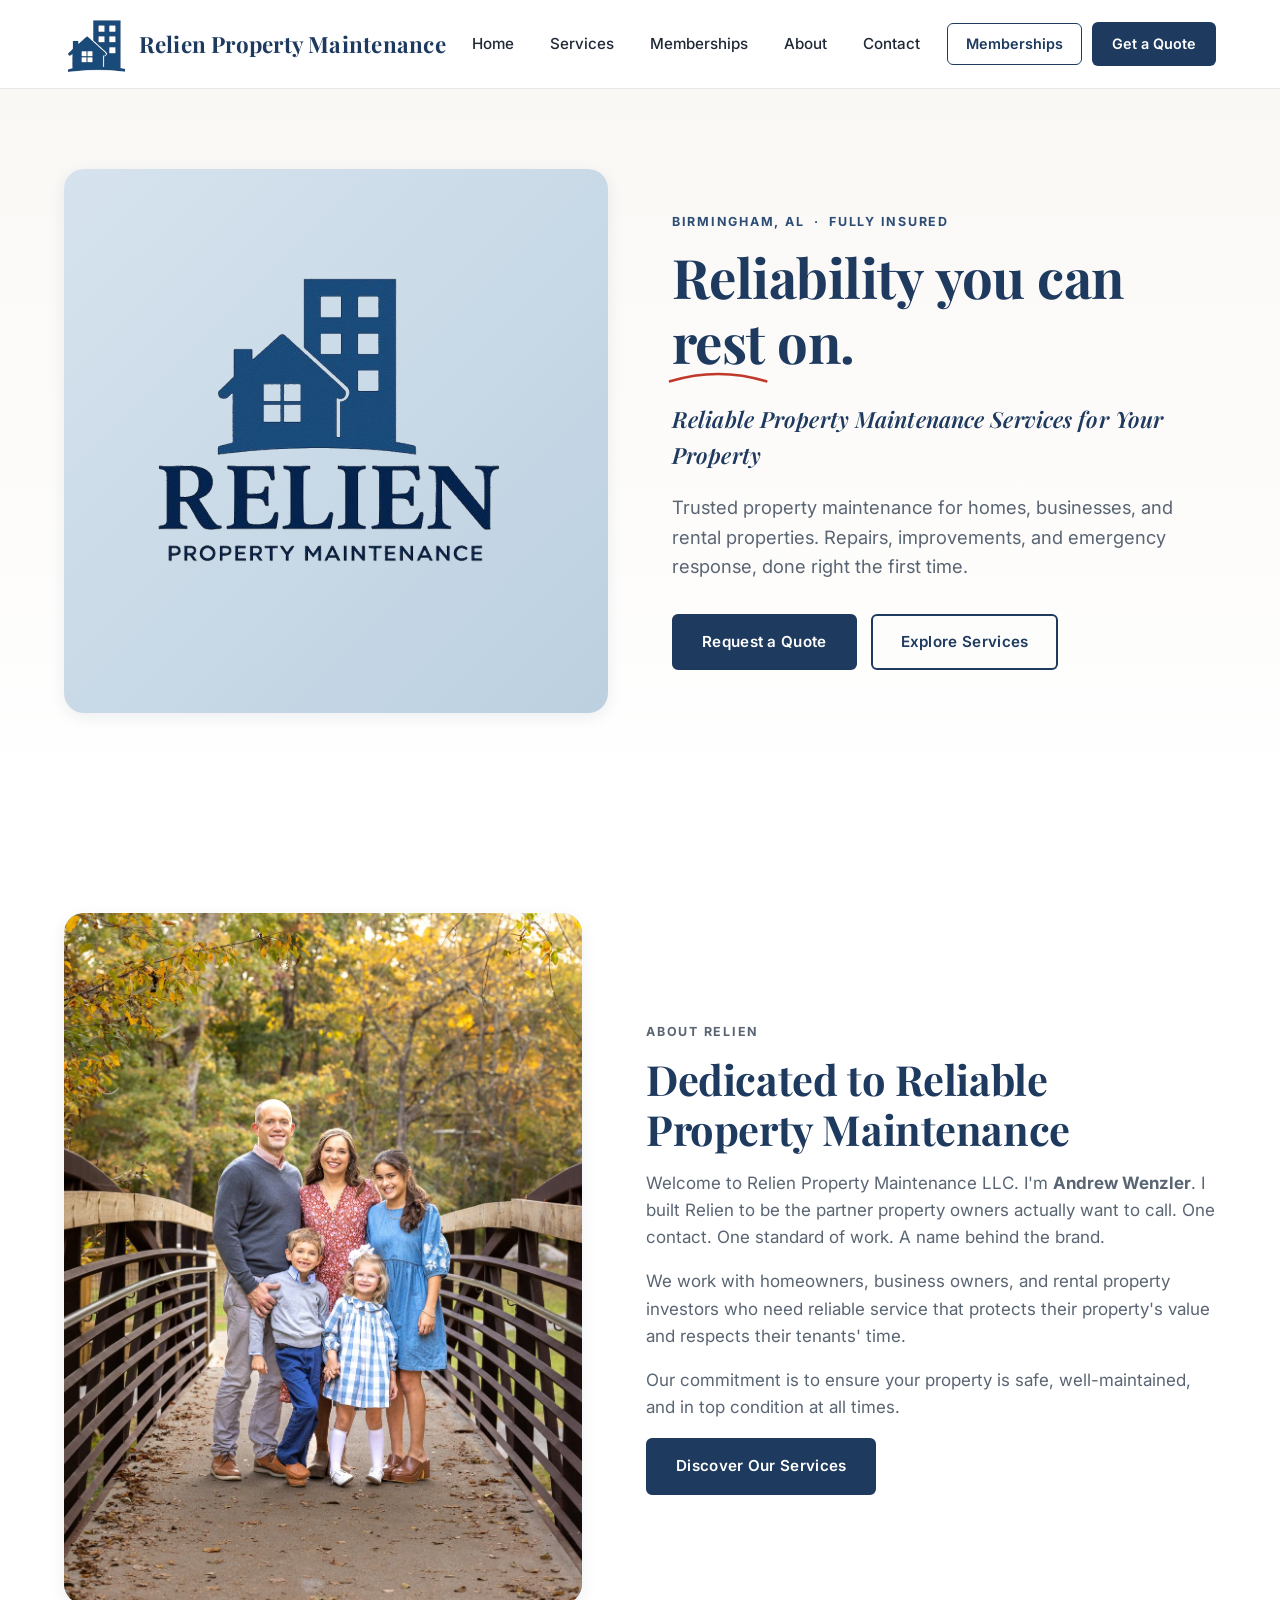
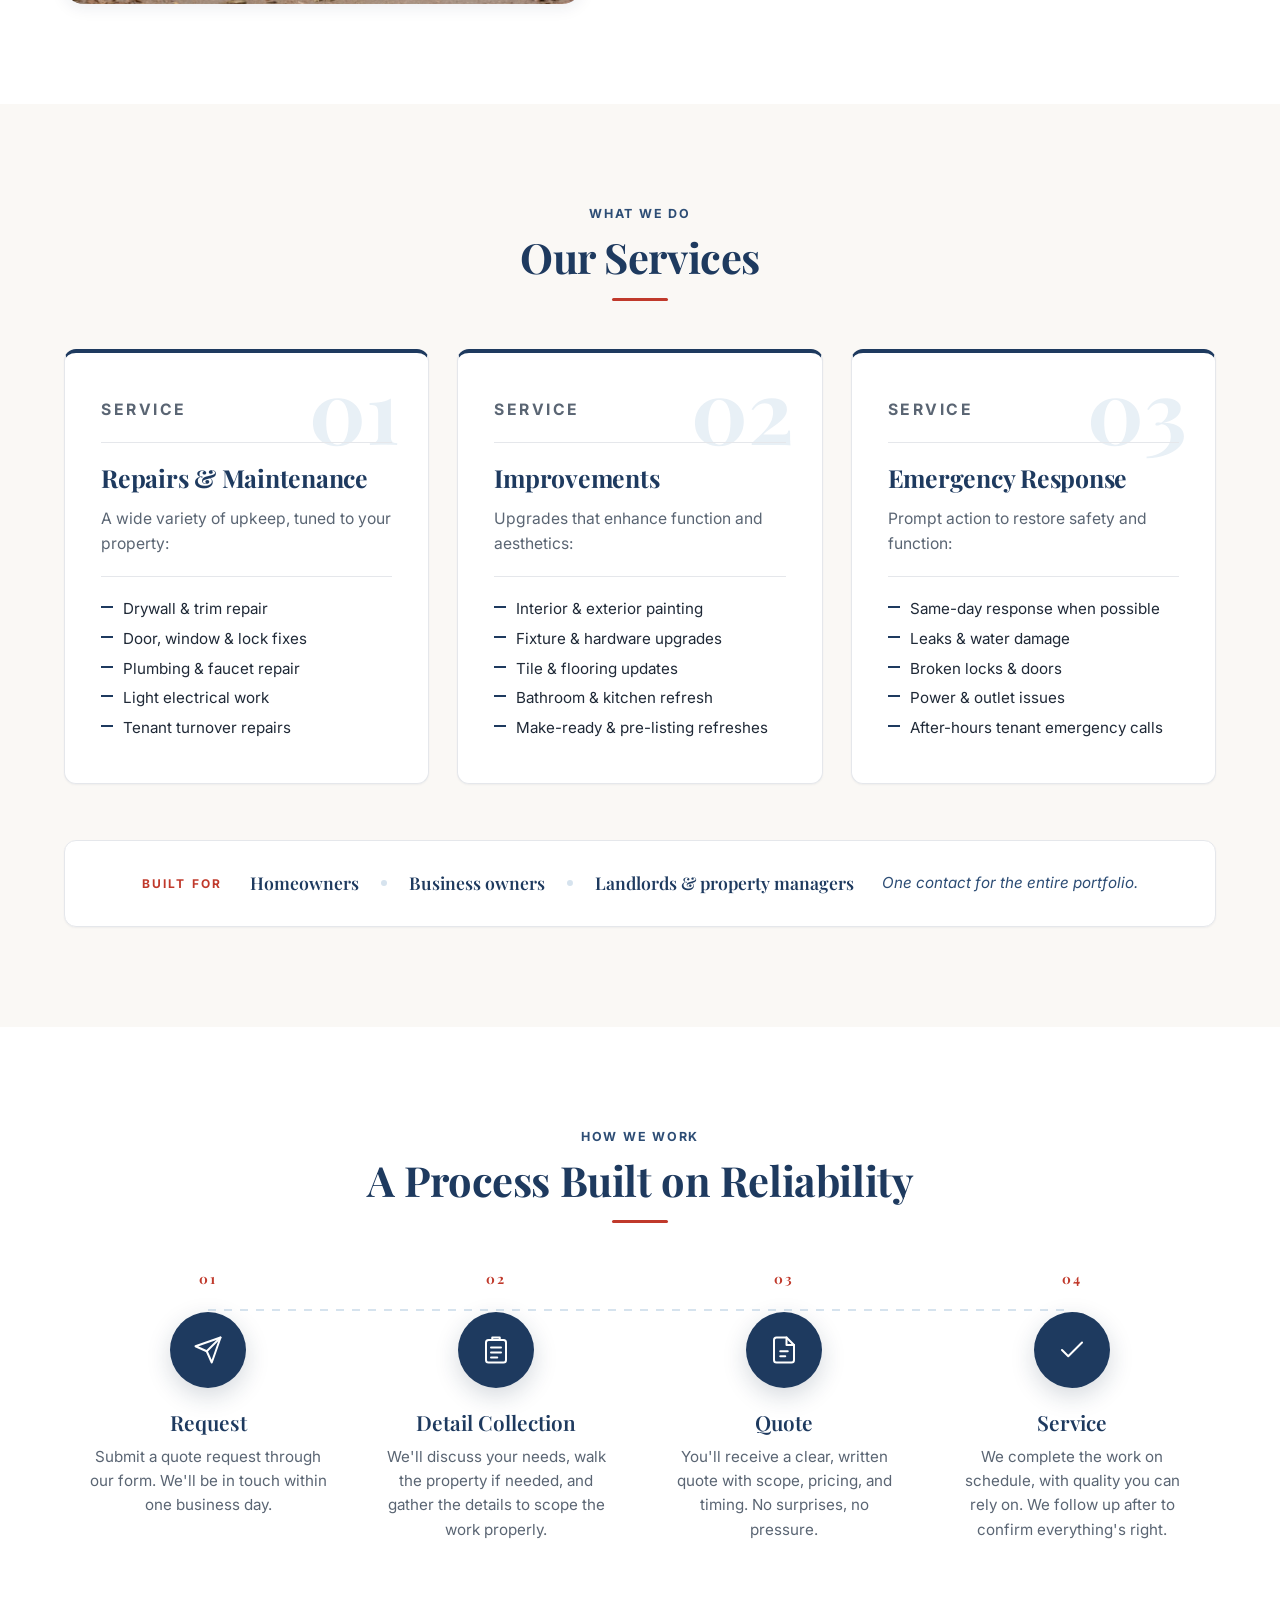
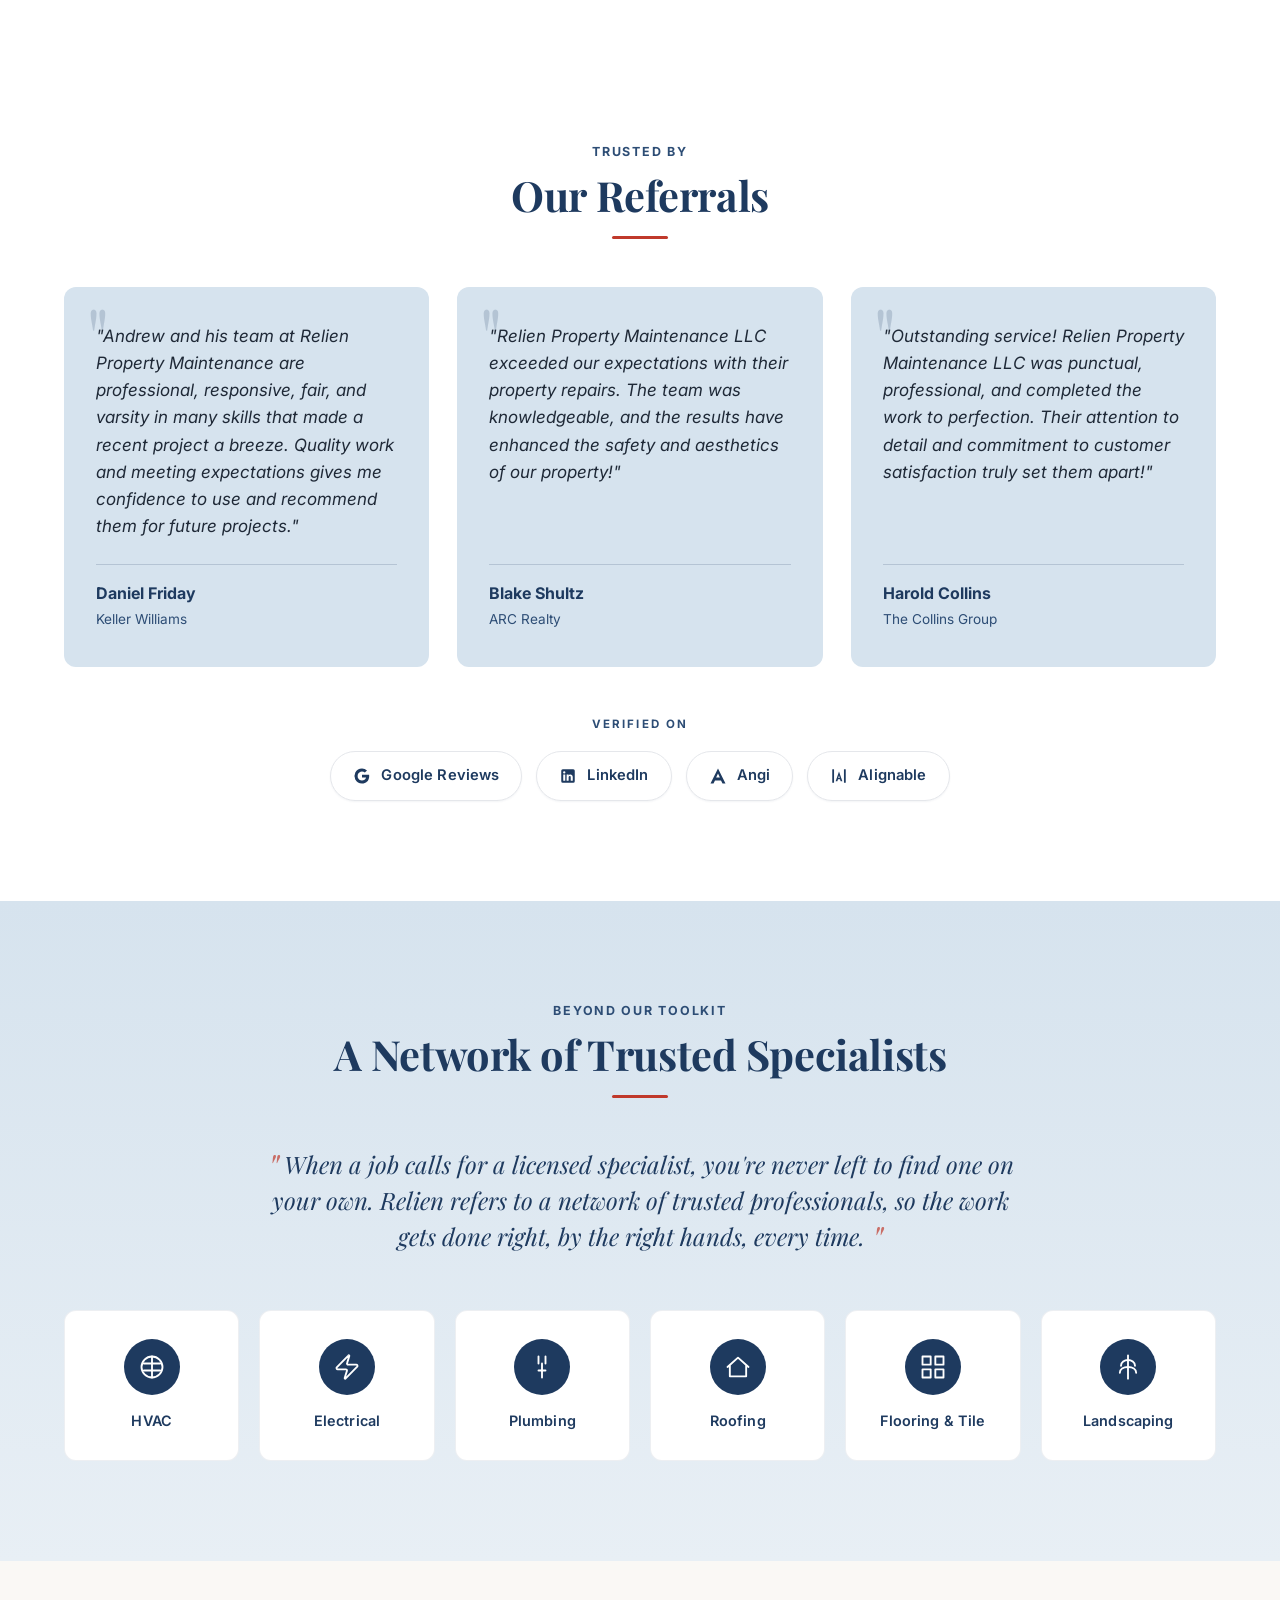
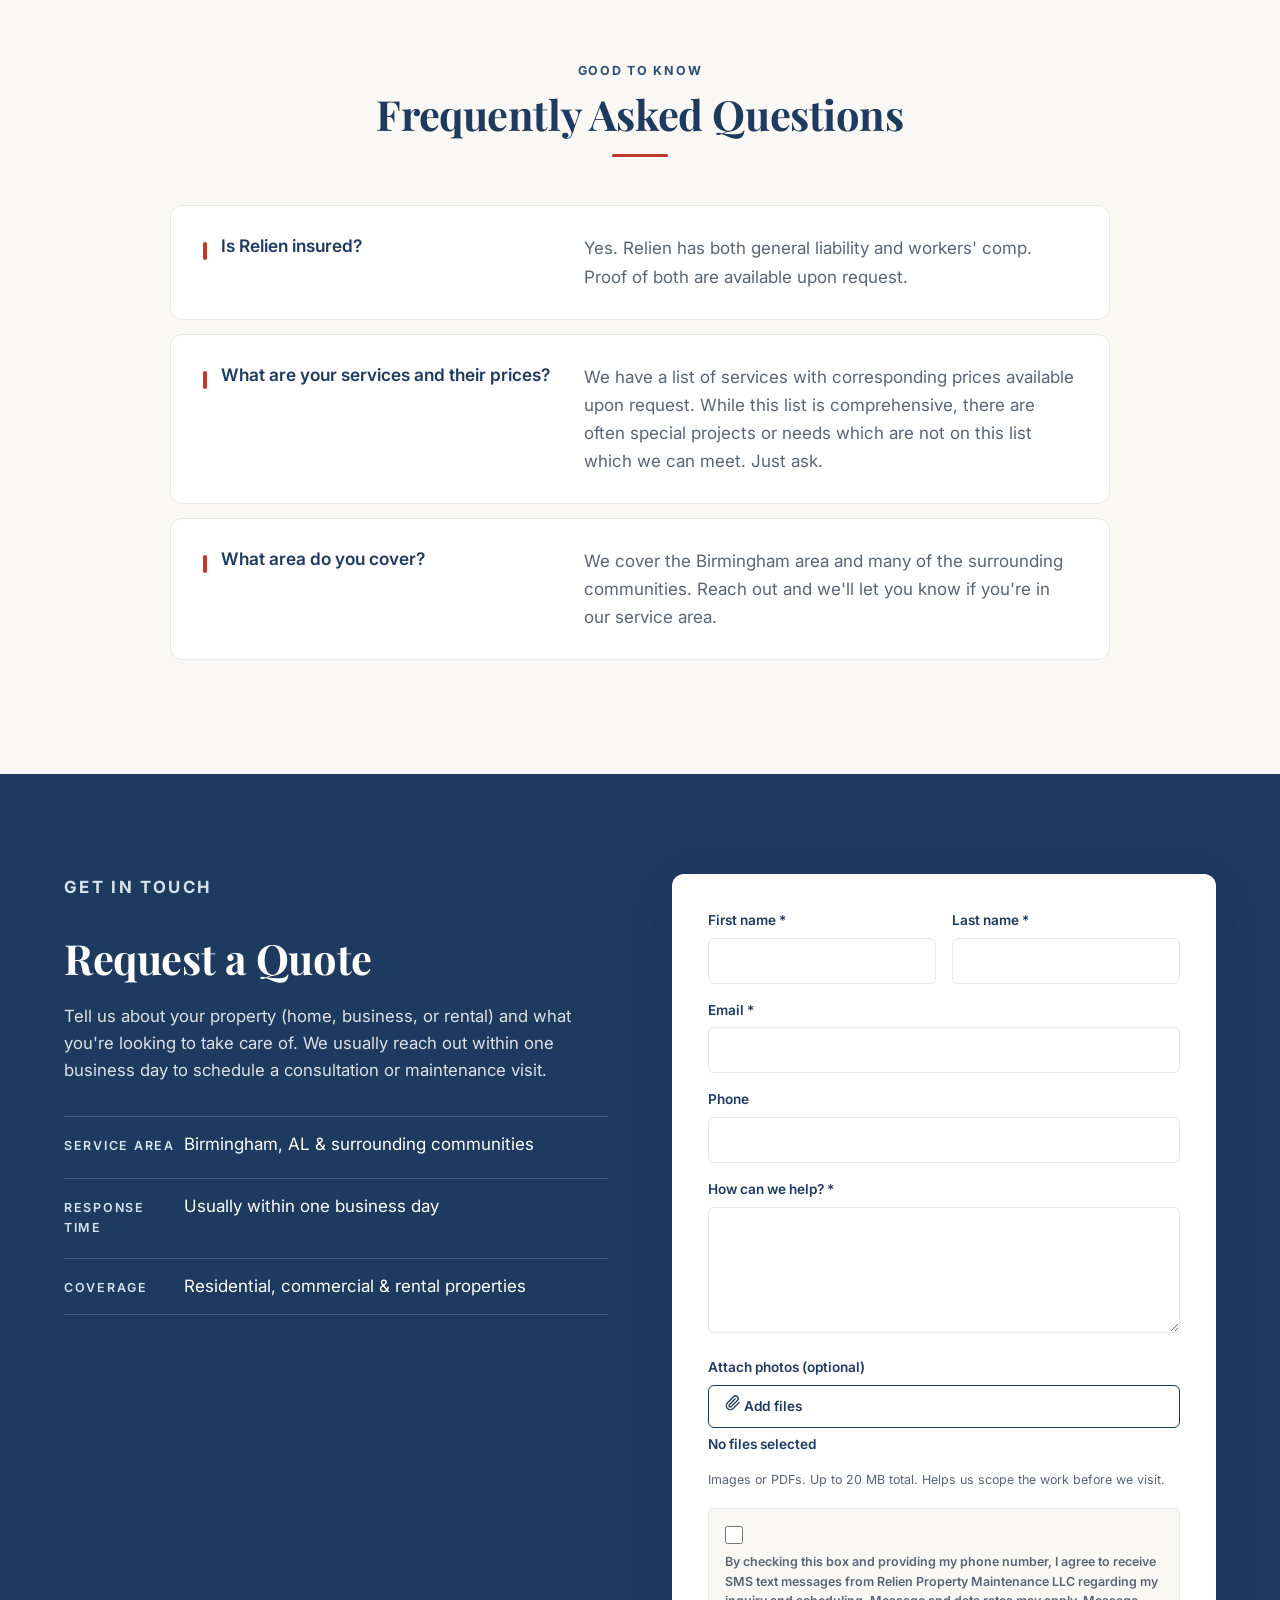
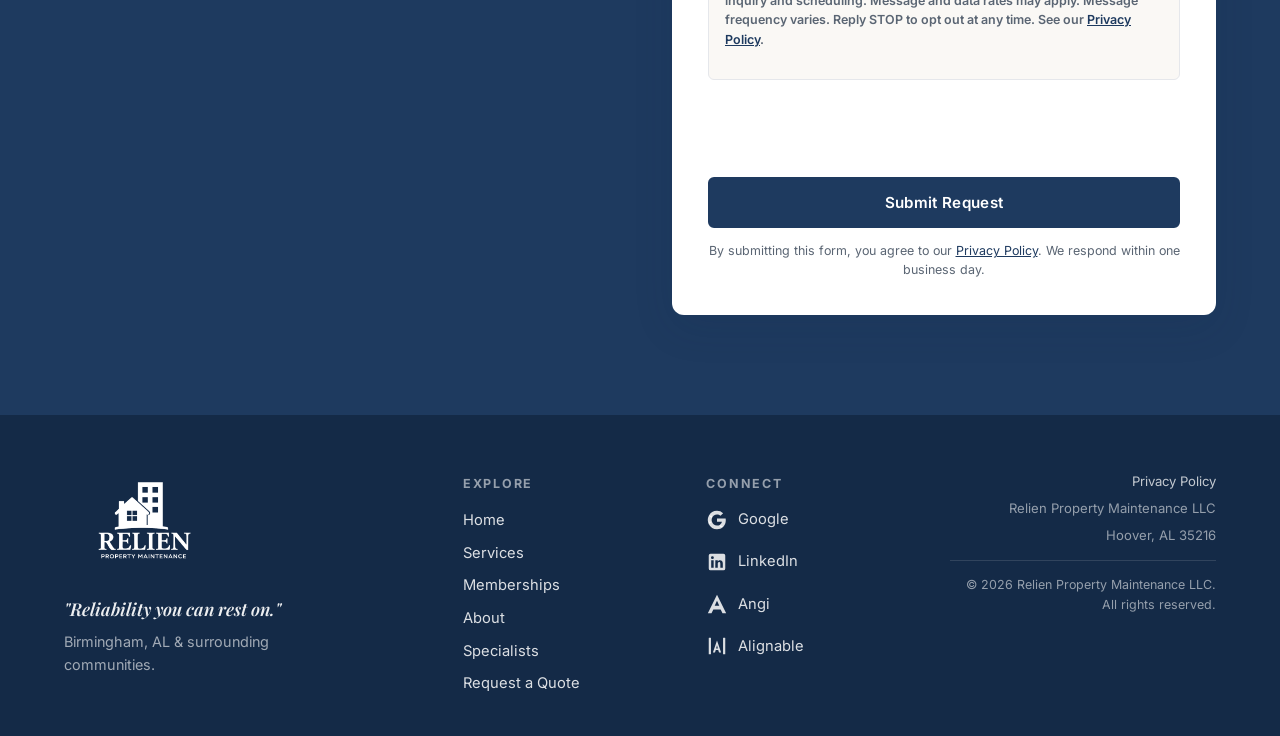
==== commit ab27bb1d: "Add /memberships page with plans, what's included, FAQ, and signup request form" ====
--- a/index.html
+++ b/index.html
@@ -127,10 +127,14 @@
       <nav class="site-nav" aria-label="Primary">
         <a href="#home">Home</a>
         <a href="#services">Services</a>
+        <a href="memberships.html">Memberships</a>
         <a href="#about">About</a>
         <a href="#contact">Contact</a>
       </nav>
-      <a href="#contact" class="header-cta" data-open="quote-modal">Get a Quote</a>
+      <div class="header-ctas">
+        <a href="memberships.html" class="header-cta header-cta-outline">Memberships</a>
+        <a href="#contact" class="header-cta" data-open="quote-modal">Get a Quote</a>
+      </div>
     </div>
   </header>
 
@@ -538,7 +542,7 @@
           </label>
         </div>
 
-        <div class="cf-turnstile" data-sitekey="1x00000000000000000000AA" data-theme="light" data-size="flexible"></div>
+        <div class="cf-turnstile" data-sitekey="0x4AAAAAADQB1qsJRq8zRtNm" data-theme="light" data-size="flexible"></div>
 
         <button type="submit" class="btn btn-primary btn-block">Submit Request</button>
         <p class="form-note">By submitting this form, you agree to our <a href="privacy.html">Privacy Policy</a>. We respond within one business day.</p>
@@ -560,6 +564,7 @@
         <ul>
           <li><a href="#home">Home</a></li>
           <li><a href="#services">Services</a></li>
+          <li><a href="memberships.html">Memberships</a></li>
           <li><a href="#about">About</a></li>
           <li><a href="#network">Specialists</a></li>
           <li><a href="#contact">Request a Quote</a></li>
@@ -719,7 +724,7 @@
               <span>By checking this box and providing my phone number, I agree to receive SMS text messages from Relien Property Maintenance LLC regarding my inquiry. Message and data rates may apply. Reply STOP to opt out. See our <a href="privacy.html">Privacy Policy</a>.</span>
             </label>
           </div>
-          <div class="cf-turnstile" data-sitekey="1x00000000000000000000AA" data-theme="light" data-size="flexible"></div>
+          <div class="cf-turnstile" data-sitekey="0x4AAAAAADQB1qsJRq8zRtNm" data-theme="light" data-size="flexible"></div>
 
           <div class="modal-actions">
             <button type="button" class="btn btn-secondary" data-back>&larr; Back</button>
--- a/styles.css
+++ b/styles.css
@@ -1642,3 +1642,311 @@
   .modal-form .form-row { grid-template-columns: 1fr; gap: 0; }
   .modal-card { padding: 28px 20px 20px; }
 }
+
+/* ============================================================
+   Header — paired CTAs (Memberships + Get a Quote)
+   ============================================================ */
+
+.header-ctas {
+  display: inline-flex;
+  align-items: center;
+  gap: 10px;
+}
+.header-cta-outline {
+  background: transparent;
+  color: var(--navy) !important;
+  border: 1.5px solid var(--navy);
+  padding: 8px 18px;
+  border-radius: var(--radius-sm);
+  font-weight: 600;
+  font-size: 0.9rem;
+  transition: background 0.15s ease, color 0.15s ease;
+}
+.header-cta-outline:hover {
+  background: var(--navy);
+  color: var(--white) !important;
+}
+
+@media (max-width: 960px) {
+  .header-cta-outline { display: none; }
+}
+
+/* ============================================================
+   Memberships page — hero
+   ============================================================ */
+
+.mb-hero {
+  padding: 70px 0 80px;
+  background: linear-gradient(180deg, var(--cream) 0%, var(--white) 100%);
+}
+.mb-hero-grid {
+  display: grid;
+  grid-template-columns: 1.1fr 0.9fr;
+  gap: 56px;
+  align-items: center;
+}
+.mb-hero-content .kinetic-h1 {
+  font-size: clamp(2.2rem, 4.2vw, 3.2rem);
+  margin: 8px 0 14px;
+}
+.mb-hero-card {
+  background: var(--white);
+  border: 1px solid var(--border);
+  border-radius: var(--radius-lg);
+  padding: 32px 32px 30px;
+  box-shadow: var(--shadow-md);
+  position: relative;
+  overflow: hidden;
+}
+.mb-hero-card::before {
+  content: '';
+  position: absolute;
+  top: 0; left: 0;
+  width: 100%;
+  height: 5px;
+  background: var(--red);
+}
+.mb-hero-card-eyebrow {
+  font-family: 'Inter', sans-serif;
+  text-transform: uppercase;
+  letter-spacing: 0.16em;
+  font-size: 0.76rem;
+  font-weight: 700;
+  color: var(--red);
+  margin: 6px 0 18px;
+}
+.mb-hero-card-line {
+  font-family: 'Playfair Display', Georgia, serif;
+  font-size: 1.15rem;
+  color: var(--navy);
+  margin: 0 0 10px;
+  line-height: 1.4;
+}
+.mb-hero-card-divider {
+  height: 1px;
+  background: var(--border);
+  margin: 18px 0;
+}
+.mb-hero-card-emphasis {
+  font-family: 'Playfair Display', Georgia, serif;
+  font-style: italic;
+  font-size: 1.25rem;
+  color: var(--navy);
+  margin: 0;
+  line-height: 1.4;
+  font-weight: 600;
+}
+
+/* ============================================================
+   Memberships page — plans
+   ============================================================ */
+
+.mb-plans {
+  padding: 100px 0;
+  background: var(--white);
+}
+.mb-plan-toggle {
+  text-align: center;
+  margin: -16px 0 36px;
+  font-size: 0.95rem;
+  color: var(--text-muted);
+}
+.mb-plan-toggle strong {
+  color: var(--navy);
+}
+.mb-plan-grid {
+  display: grid;
+  grid-template-columns: repeat(3, 1fr);
+  gap: 24px;
+  align-items: stretch;
+}
+.mb-plan-card {
+  position: relative;
+  background: var(--white);
+  border: 1px solid var(--border);
+  border-radius: var(--radius-md);
+  padding: 36px 28px 28px;
+  display: flex;
+  flex-direction: column;
+  transition: transform 0.3s ease, box-shadow 0.3s ease, border-color 0.3s ease;
+}
+.mb-plan-card:hover {
+  transform: translateY(-6px);
+  box-shadow: 0 20px 50px rgba(20, 42, 71, 0.14);
+  border-color: var(--pale-blue);
+}
+.mb-plan-card--featured {
+  background: linear-gradient(180deg, var(--cream) 0%, var(--white) 100%);
+  border-color: var(--navy);
+  border-width: 2px;
+  padding-top: 44px;
+  box-shadow: 0 14px 36px rgba(20, 42, 71, 0.10);
+}
+.mb-plan-badge {
+  position: absolute;
+  top: -12px;
+  left: 50%;
+  transform: translateX(-50%);
+  background: var(--red);
+  color: var(--white);
+  font-family: 'Inter', sans-serif;
+  font-size: 0.7rem;
+  font-weight: 700;
+  letter-spacing: 0.14em;
+  text-transform: uppercase;
+  padding: 6px 14px;
+  border-radius: 999px;
+  white-space: nowrap;
+  margin: 0;
+}
+.mb-plan-name {
+  font-family: 'Inter', sans-serif;
+  font-size: 0.8rem;
+  font-weight: 700;
+  letter-spacing: 0.18em;
+  text-transform: uppercase;
+  color: var(--navy-soft);
+  margin: 0 0 14px;
+}
+.mb-plan-price {
+  margin: 0 0 6px;
+  color: var(--navy);
+  font-family: 'Playfair Display', Georgia, serif;
+  display: flex;
+  align-items: baseline;
+  gap: 4px;
+  font-weight: 700;
+}
+.mb-plan-price .dollar {
+  font-size: 1.6rem;
+  position: relative;
+  top: -0.7rem;
+}
+.mb-plan-price .num {
+  font-size: 3.2rem;
+  line-height: 1;
+}
+.mb-plan-price .per {
+  font-family: 'Inter', sans-serif;
+  font-weight: 500;
+  font-size: 0.9rem;
+  color: var(--text-muted);
+  margin-left: 6px;
+}
+.mb-plan-rate {
+  font-size: 0.88rem;
+  color: var(--text);
+  margin: 0 0 8px;
+}
+.mb-plan-best {
+  font-size: 0.85rem;
+  color: var(--text-muted);
+  font-style: italic;
+  margin: 0 0 22px;
+  padding-bottom: 22px;
+  border-bottom: 1px solid var(--border);
+}
+.mb-plan-inc {
+  list-style: none;
+  padding: 0;
+  margin: 0 0 24px;
+  flex: 1;
+}
+.mb-plan-inc li {
+  font-size: 0.92rem;
+  color: var(--text);
+  padding: 7px 0 7px 22px;
+  position: relative;
+  line-height: 1.4;
+}
+.mb-plan-inc li::before {
+  content: '';
+  position: absolute;
+  left: 0; top: 13px;
+  width: 9px;
+  height: 9px;
+  border: 2px solid var(--red);
+  border-top: none;
+  border-right: none;
+  transform: rotate(-45deg);
+  border-radius: 1px;
+}
+.mb-plan-cta { margin-top: auto; }
+
+/* ============================================================
+   Memberships page — what's included
+   ============================================================ */
+
+.mb-included {
+  padding: 100px 0;
+  background: var(--cream);
+}
+.mb-included-grid {
+  display: grid;
+  grid-template-columns: 1fr 1.3fr;
+  gap: 64px;
+  align-items: start;
+}
+.mb-included-text h2 { margin-bottom: 1rem; }
+.mb-included-text p { color: var(--text-muted); font-size: 1.05rem; }
+.mb-included-list {
+  list-style: none;
+  padding: 0;
+  margin: 0;
+}
+.mb-included-list li {
+  position: relative;
+  padding: 16px 16px 16px 56px;
+  margin-bottom: 14px;
+  background: var(--white);
+  border: 1px solid var(--border);
+  border-radius: var(--radius-md);
+  transition: transform 0.25s ease, box-shadow 0.25s ease;
+}
+.mb-included-list li:hover {
+  transform: translateY(-2px);
+  box-shadow: var(--shadow-md);
+}
+.mb-incl-num {
+  position: absolute;
+  left: 18px;
+  top: 18px;
+  font-family: 'Playfair Display', Georgia, serif;
+  font-size: 1.1rem;
+  font-weight: 700;
+  color: var(--red);
+}
+.mb-included-list strong {
+  display: block;
+  font-family: 'Inter', sans-serif;
+  font-size: 1.02rem;
+  font-weight: 600;
+  color: var(--navy);
+  margin-bottom: 4px;
+}
+.mb-included-list p {
+  margin: 0;
+  font-size: 0.92rem;
+  color: var(--text-muted);
+  line-height: 1.55;
+}
+
+/* ============================================================
+   Memberships — responsive
+   ============================================================ */
+
+@media (max-width: 960px) {
+  .mb-hero { padding: 50px 0 60px; }
+  .mb-hero-grid { grid-template-columns: 1fr; gap: 36px; }
+  .mb-plans { padding: 70px 0; }
+  .mb-plan-grid { grid-template-columns: 1fr; gap: 28px; }
+  .mb-plan-card--featured { order: -1; }  /* feature it first on mobile */
+  .mb-included { padding: 70px 0; }
+  .mb-included-grid { grid-template-columns: 1fr; gap: 32px; }
+}
+@media (max-width: 640px) {
+  .mb-plan-price .num { font-size: 2.6rem; }
+  .mb-hero-card { padding: 24px 22px 22px; }
+  .mb-hero-card-line { font-size: 1.05rem; }
+}
+
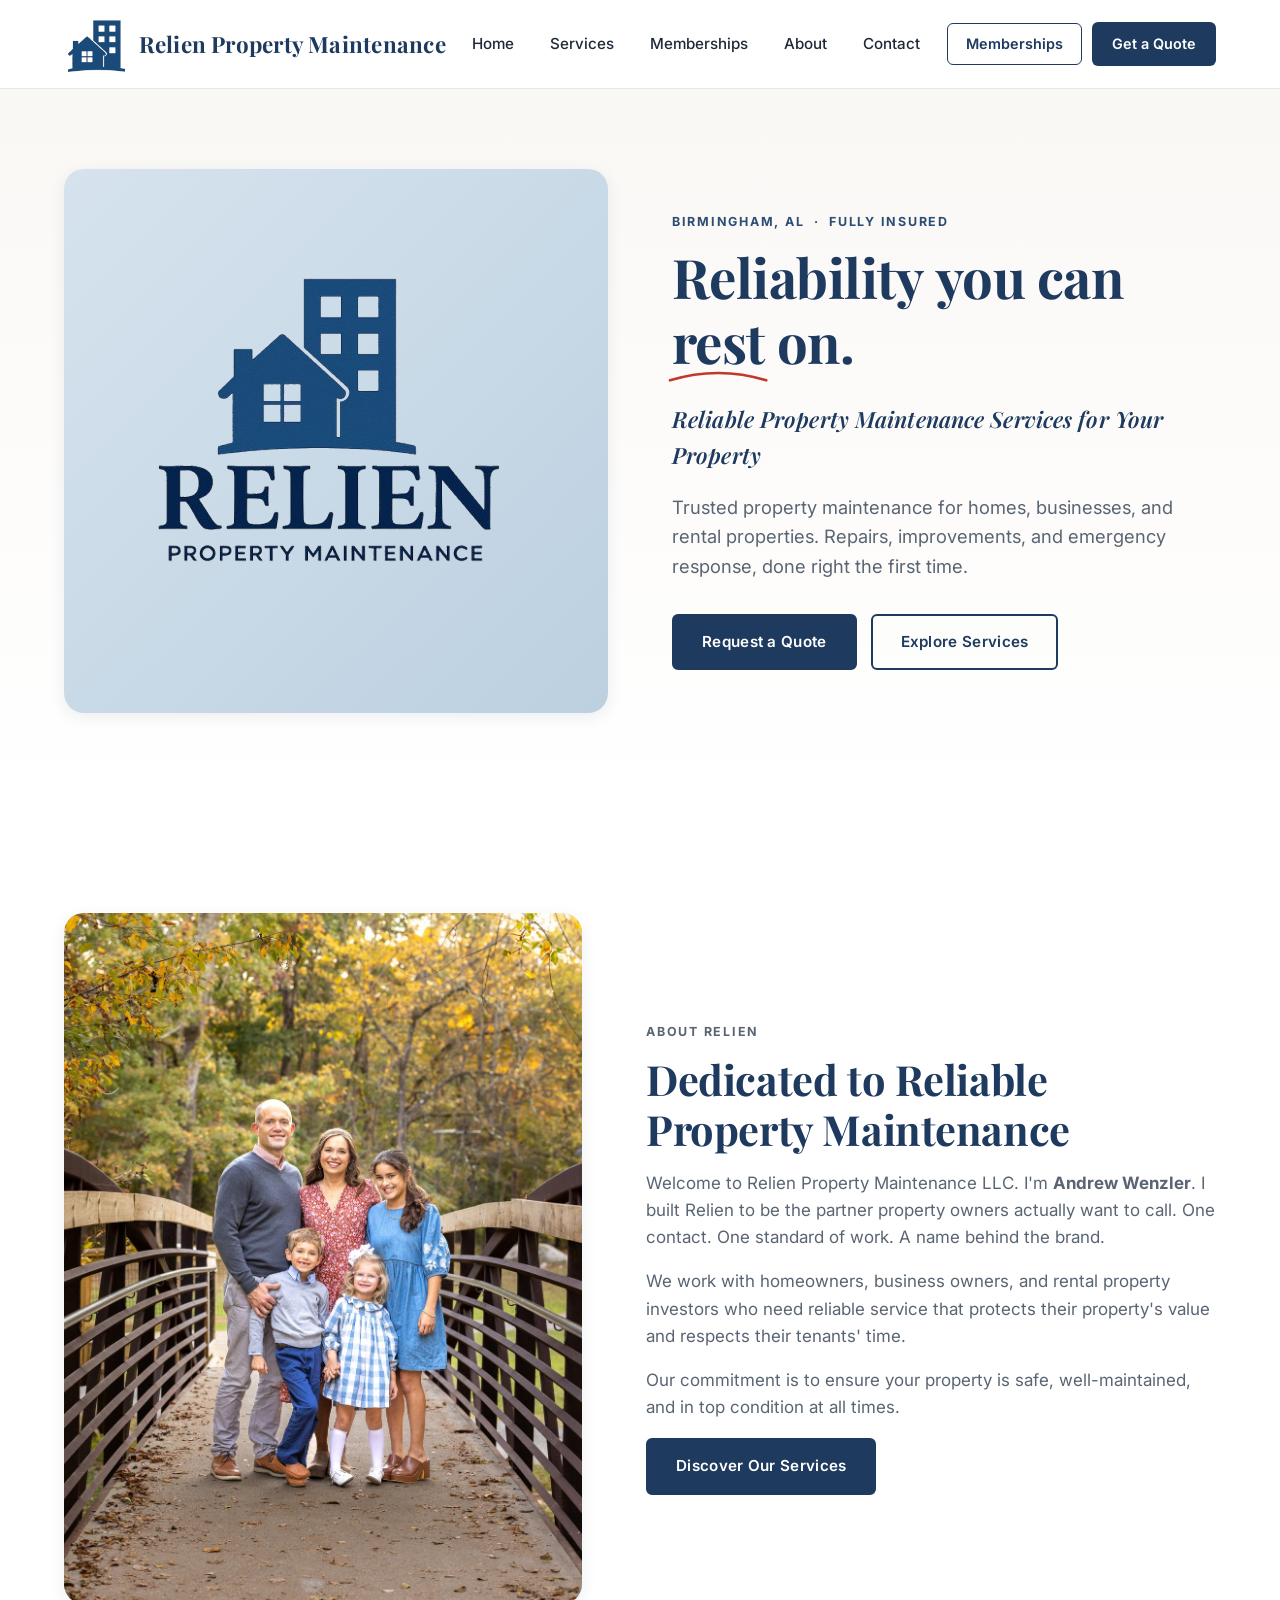
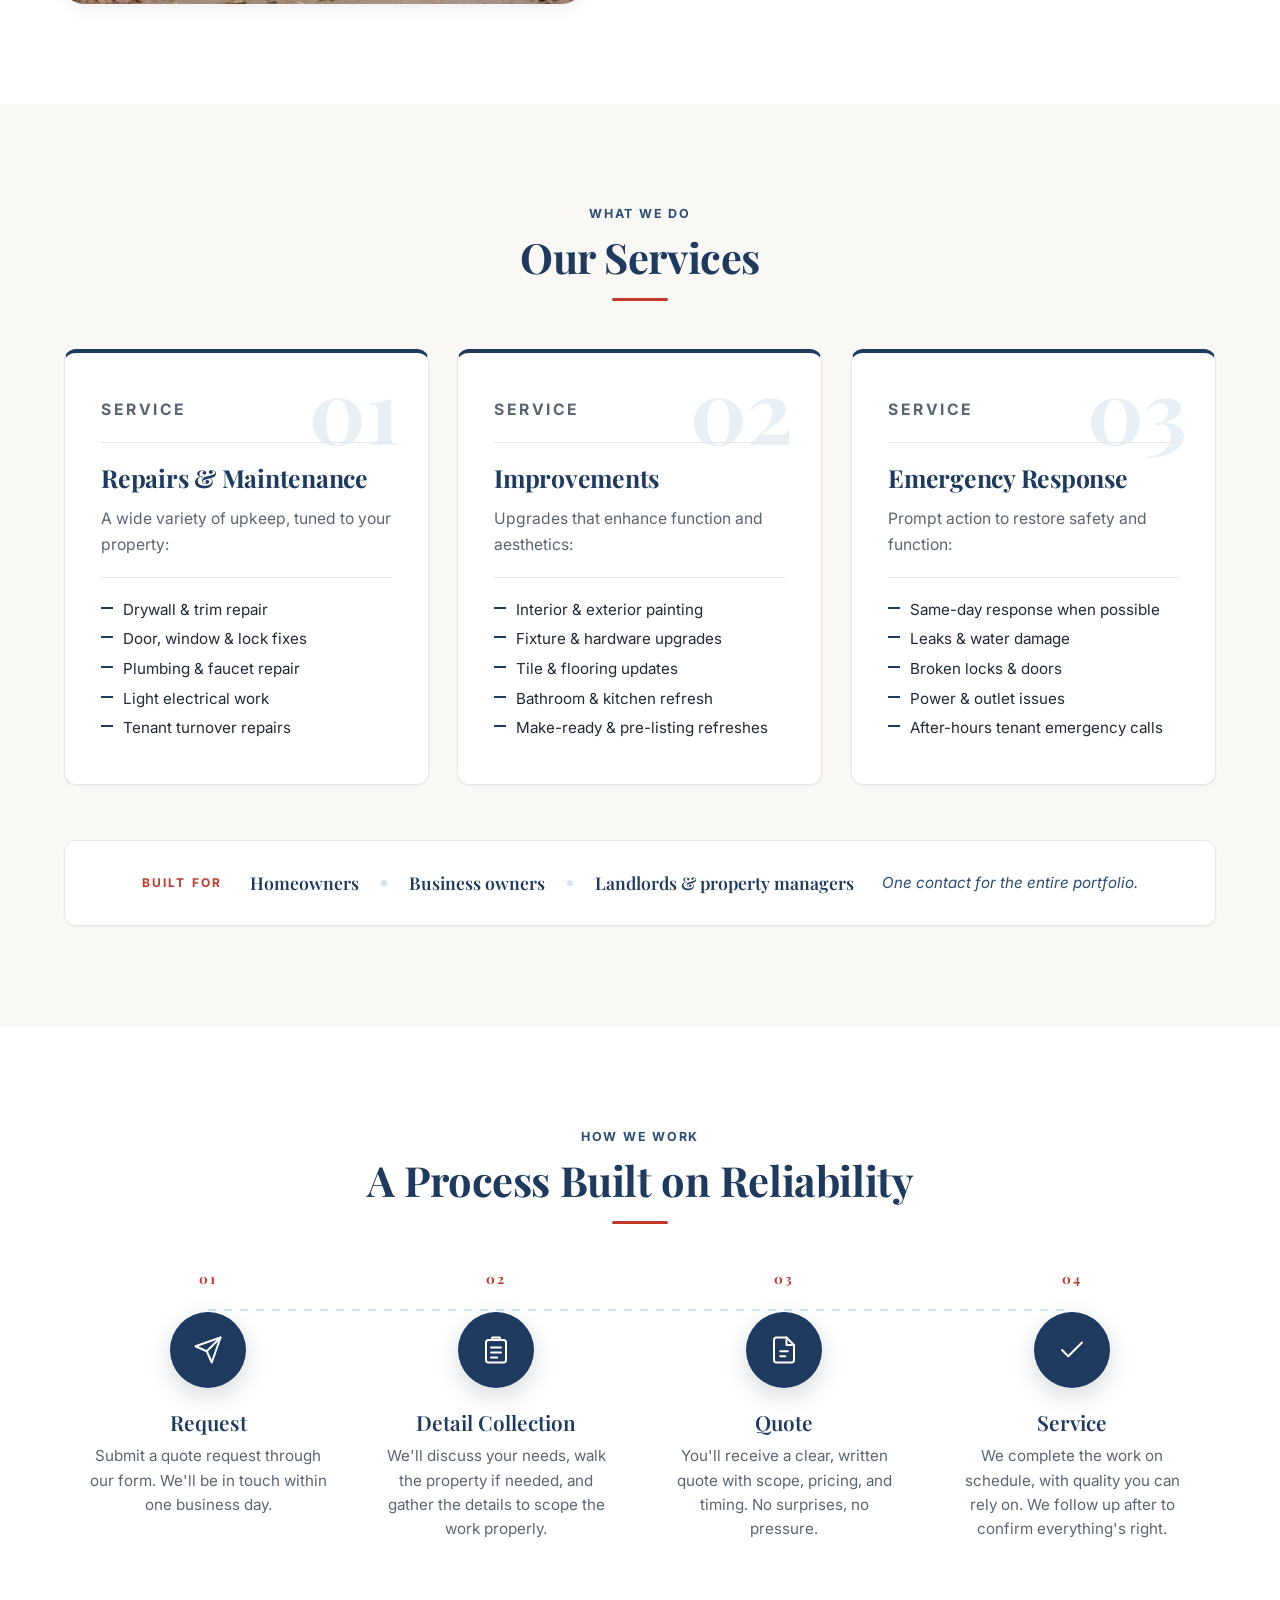
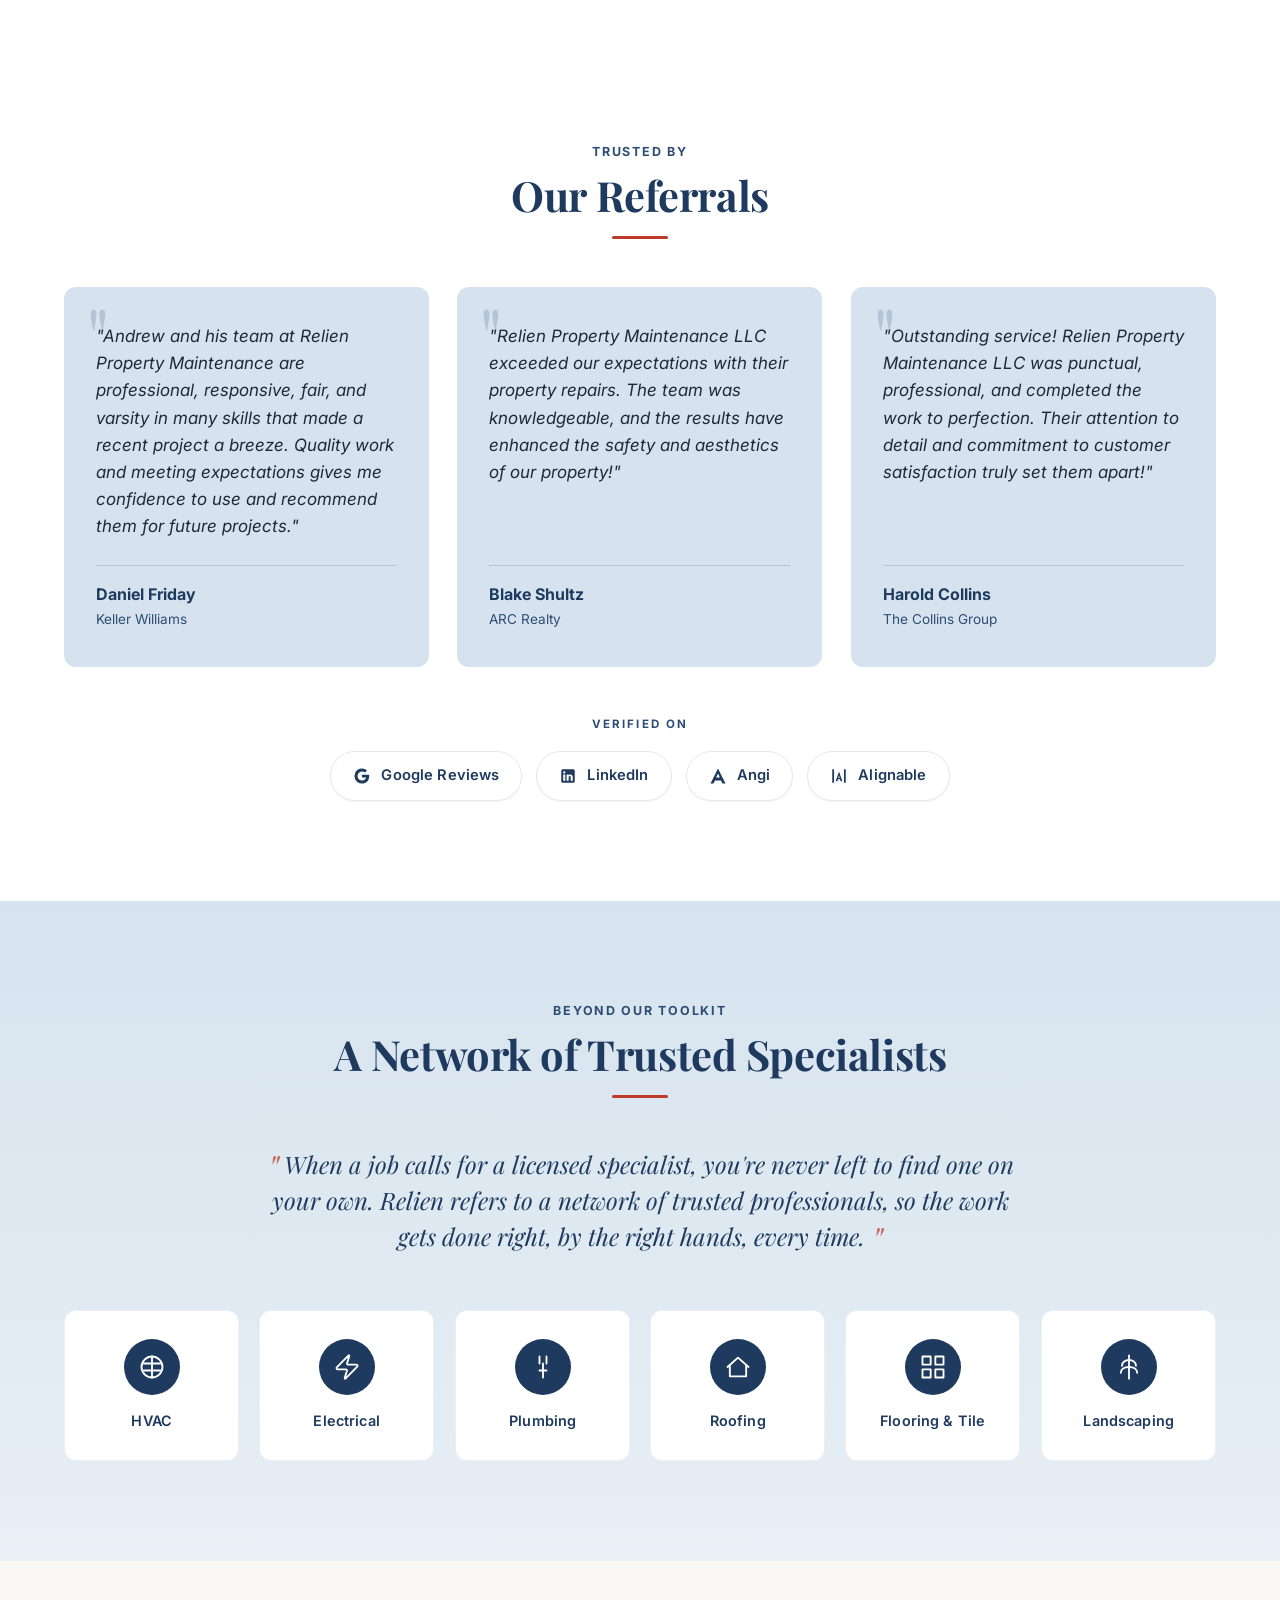
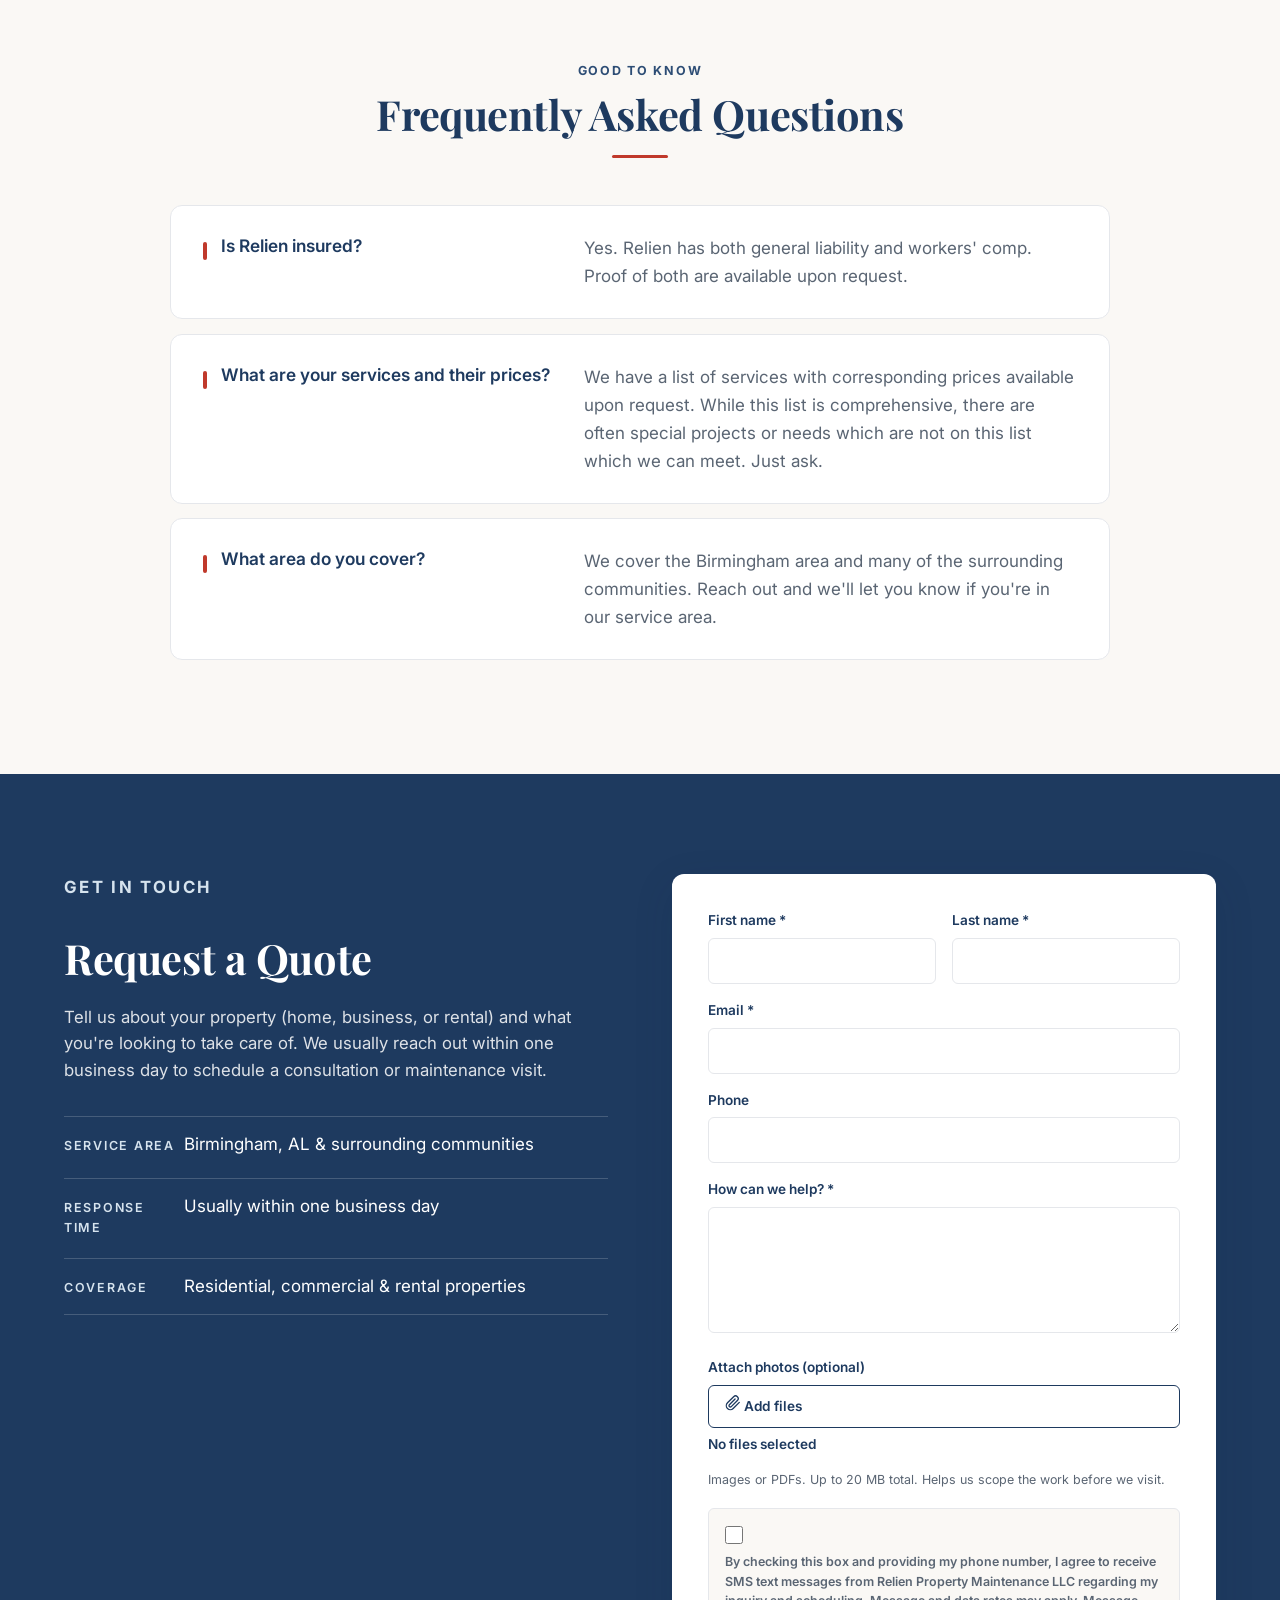
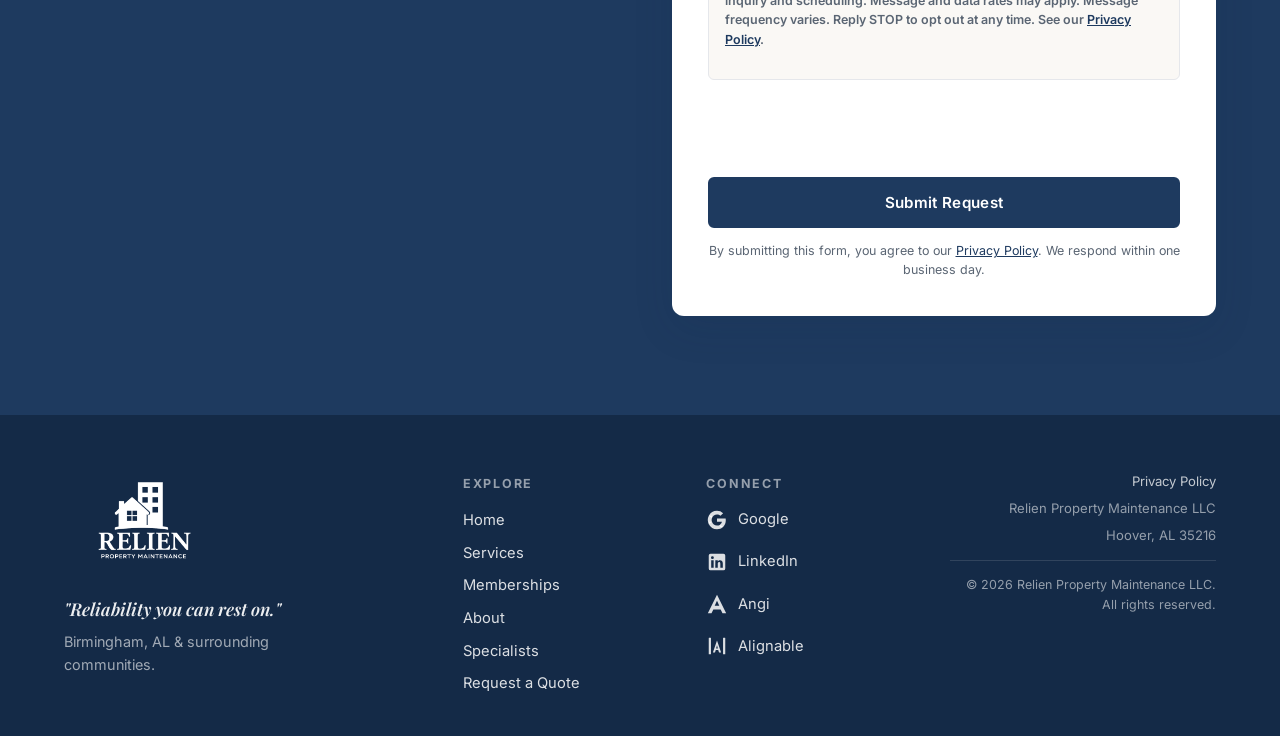
==== commit d0de3ac4: "Perf: faster animation durations, GPU-accelerated transforms, kill expensive box-shadow pulse, prelo" ====
--- a/index.html
+++ b/index.html
@@ -40,7 +40,9 @@
   <link rel="preconnect" href="https://fonts.googleapis.com" />
   <link rel="preconnect" href="https://fonts.gstatic.com" crossorigin />
   <link href="https://fonts.googleapis.com/css2?family=Inter:wght@400;500;600;700&family=Playfair+Display:wght@600;700&display=swap" rel="stylesheet" />
-  <link rel="stylesheet" href="styles.css?v=19" />
+  <link rel="stylesheet" href="styles.css?v=22" />
+  <!-- Preload the hero photo so it doesn't wait on layout calc -->
+  <link rel="preload" as="image" href="images/logo.png" />
 
   <!-- Cloudflare Turnstile (bot protection) — test key for now; swap to real key once Turnstile site is created -->
   <script src="https://challenges.cloudflare.com/turnstile/v0/api.js" async defer></script>
@@ -748,7 +750,7 @@
             io.unobserve(entry.target);
           }
         });
-      }, { threshold: 0.12, rootMargin: '0px 0px -60px 0px' });
+      }, { threshold: 0.08, rootMargin: '0px 0px -40px 0px' });
       reveals.forEach((el) => io.observe(el));
     } else {
       reveals.forEach((el) => el.classList.add('is-visible'));
--- a/styles.css
+++ b/styles.css
@@ -21,45 +21,49 @@
   to   { transform: scaleX(1); }
 }
 
-/* Hero entrance on page load — staggered */
+/* Hero entrance on page load — staggered, tightened for snappier feel */
 .hero-content > * {
-  animation: fadeUp 0.75s ease-out backwards;
-}
-.hero-content > *:nth-child(1) { animation-delay: 0.10s; }
-.hero-content > *:nth-child(2) { animation-delay: 0.22s; }
-.hero-content > *:nth-child(3) { animation-delay: 0.34s; }
-.hero-content > *:nth-child(4) { animation-delay: 0.46s; }
-.hero-content > *:nth-child(5) { animation-delay: 0.58s; }
+  animation: fadeUp 0.5s ease-out backwards;
+  will-change: transform, opacity;
+}
+.hero-content > *:nth-child(1) { animation-delay: 0.05s; }
+.hero-content > *:nth-child(2) { animation-delay: 0.12s; }
+.hero-content > *:nth-child(3) { animation-delay: 0.19s; }
+.hero-content > *:nth-child(4) { animation-delay: 0.26s; }
+.hero-content > *:nth-child(5) { animation-delay: 0.33s; }
 
 .hero-image {
-  animation: fadeInLeft 0.85s 0.05s ease-out backwards;
-}
-
-/* Scroll-triggered reveals (toggled by IntersectionObserver) */
+  animation: fadeInLeft 0.6s 0.05s ease-out backwards;
+  will-change: transform, opacity;
+}
+
+/* Scroll-triggered reveals — shorter durations + GPU promotion */
 .reveal {
   opacity: 0;
-  transform: translateY(32px);
-  transition: opacity 0.8s ease-out, transform 0.8s ease-out;
+  transform: translate3d(0, 22px, 0);
+  transition: opacity 0.45s ease-out, transform 0.45s ease-out;
+  will-change: transform, opacity;
 }
 .reveal.is-visible {
   opacity: 1;
-  transform: translateY(0);
+  transform: translate3d(0, 0, 0);
 }
 
 .reveal-stagger > * {
   opacity: 0;
-  transform: translateY(28px);
-  transition: opacity 0.7s ease-out, transform 0.7s ease-out;
+  transform: translate3d(0, 20px, 0);
+  transition: opacity 0.4s ease-out, transform 0.4s ease-out;
+  will-change: transform, opacity;
 }
 .reveal-stagger.is-visible > * {
   opacity: 1;
-  transform: translateY(0);
-}
-.reveal-stagger.is-visible > *:nth-child(1) { transition-delay: 0.05s; }
-.reveal-stagger.is-visible > *:nth-child(2) { transition-delay: 0.18s; }
-.reveal-stagger.is-visible > *:nth-child(3) { transition-delay: 0.31s; }
-.reveal-stagger.is-visible > *:nth-child(4) { transition-delay: 0.44s; }
-.reveal-stagger.is-visible > *:nth-child(5) { transition-delay: 0.57s; }
+  transform: translate3d(0, 0, 0);
+}
+.reveal-stagger.is-visible > *:nth-child(1) { transition-delay: 0.03s; }
+.reveal-stagger.is-visible > *:nth-child(2) { transition-delay: 0.10s; }
+.reveal-stagger.is-visible > *:nth-child(3) { transition-delay: 0.17s; }
+.reveal-stagger.is-visible > *:nth-child(4) { transition-delay: 0.24s; }
+.reveal-stagger.is-visible > *:nth-child(5) { transition-delay: 0.31s; }
 
 /* Reduced-motion: kill all animation */
 @media (prefers-reduced-motion: reduce) {
@@ -760,7 +764,7 @@
   overflow: hidden;
   display: flex;
   flex-direction: column;
-  transition: transform 0.35s ease, box-shadow 0.35s ease, border-top-color 0.35s ease;
+  transition: transform 0.22s ease, box-shadow 0.22s ease, border-top-color 0.22s ease;
 }
 .service-card::before {
   content: '';
@@ -1025,9 +1029,10 @@
 .kinetic-h1 .word {
   display: inline-block;
   opacity: 0;
-  transform: translateY(28px);
-  animation: wordSlideUp 0.65s cubic-bezier(.2, .7, .25, 1) forwards;
-  animation-delay: calc(0.45s + var(--i, 0) * 0.11s);
+  transform: translate3d(0, 22px, 0);
+  animation: wordSlideUp 0.45s cubic-bezier(.2, .7, .25, 1) forwards;
+  animation-delay: calc(0.25s + var(--i, 0) * 0.07s);
+  will-change: transform, opacity;
 }
 .kinetic-h1 .word.pencil-host { overflow: visible; }
 @keyframes wordSlideUp {
@@ -1208,21 +1213,17 @@
 }
 .floating-cta.is-visible {
   opacity: 1;
-  transform: translateY(0) scale(1);
+  transform: translate3d(0, 0, 0) scale(1);
   pointer-events: auto;
-  animation: ctaPulse 3.5s 1s ease-in-out infinite;
 }
 .floating-cta:hover {
   background: var(--navy-deep);
+  transform: translate3d(0, -2px, 0) scale(1);
 }
 .floating-cta .cta-spark {
   width: 18px;
   height: 18px;
   color: var(--pale-blue);
-}
-@keyframes ctaPulse {
-  0%, 100% { box-shadow: 0 10px 30px rgba(20, 42, 71, 0.35); }
-  50% { box-shadow: 0 10px 30px rgba(20, 42, 71, 0.35), 0 0 0 8px rgba(168, 48, 42, 0.12); }
 }
 
 /* ============================================================
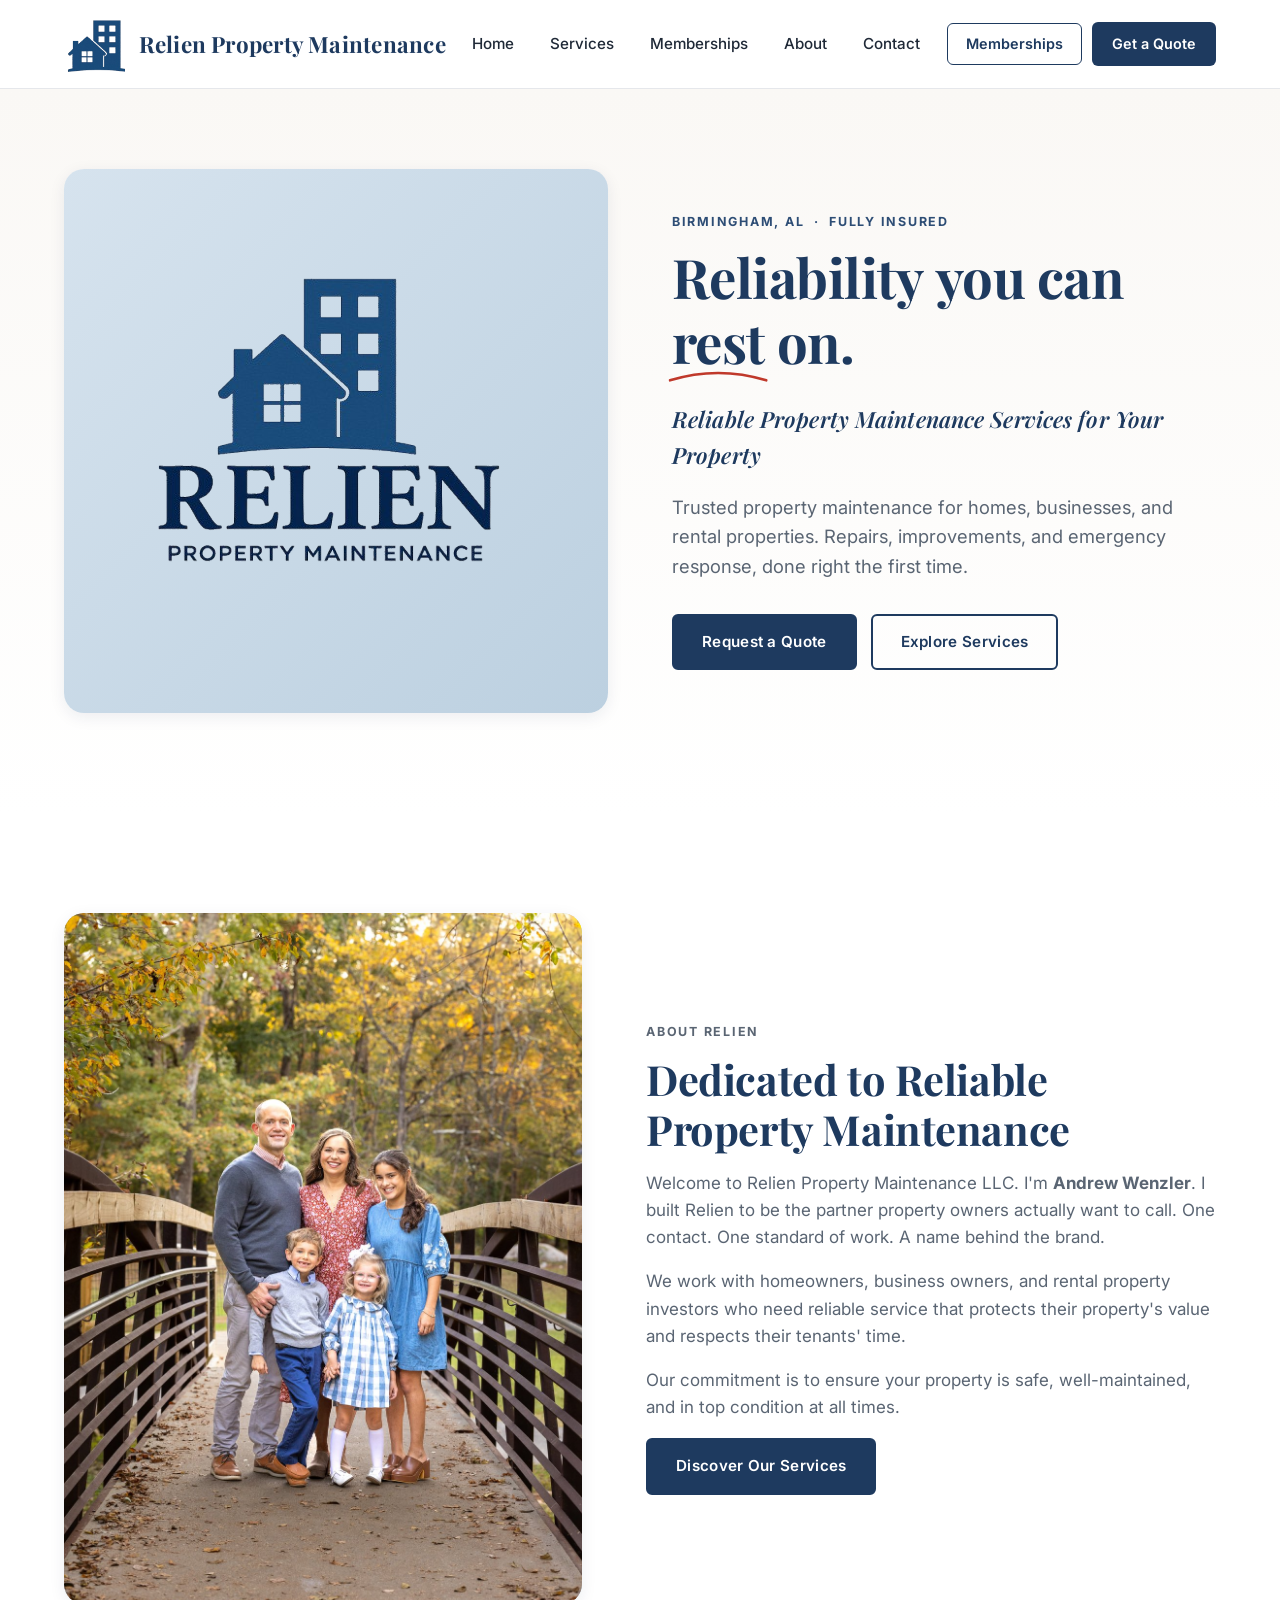
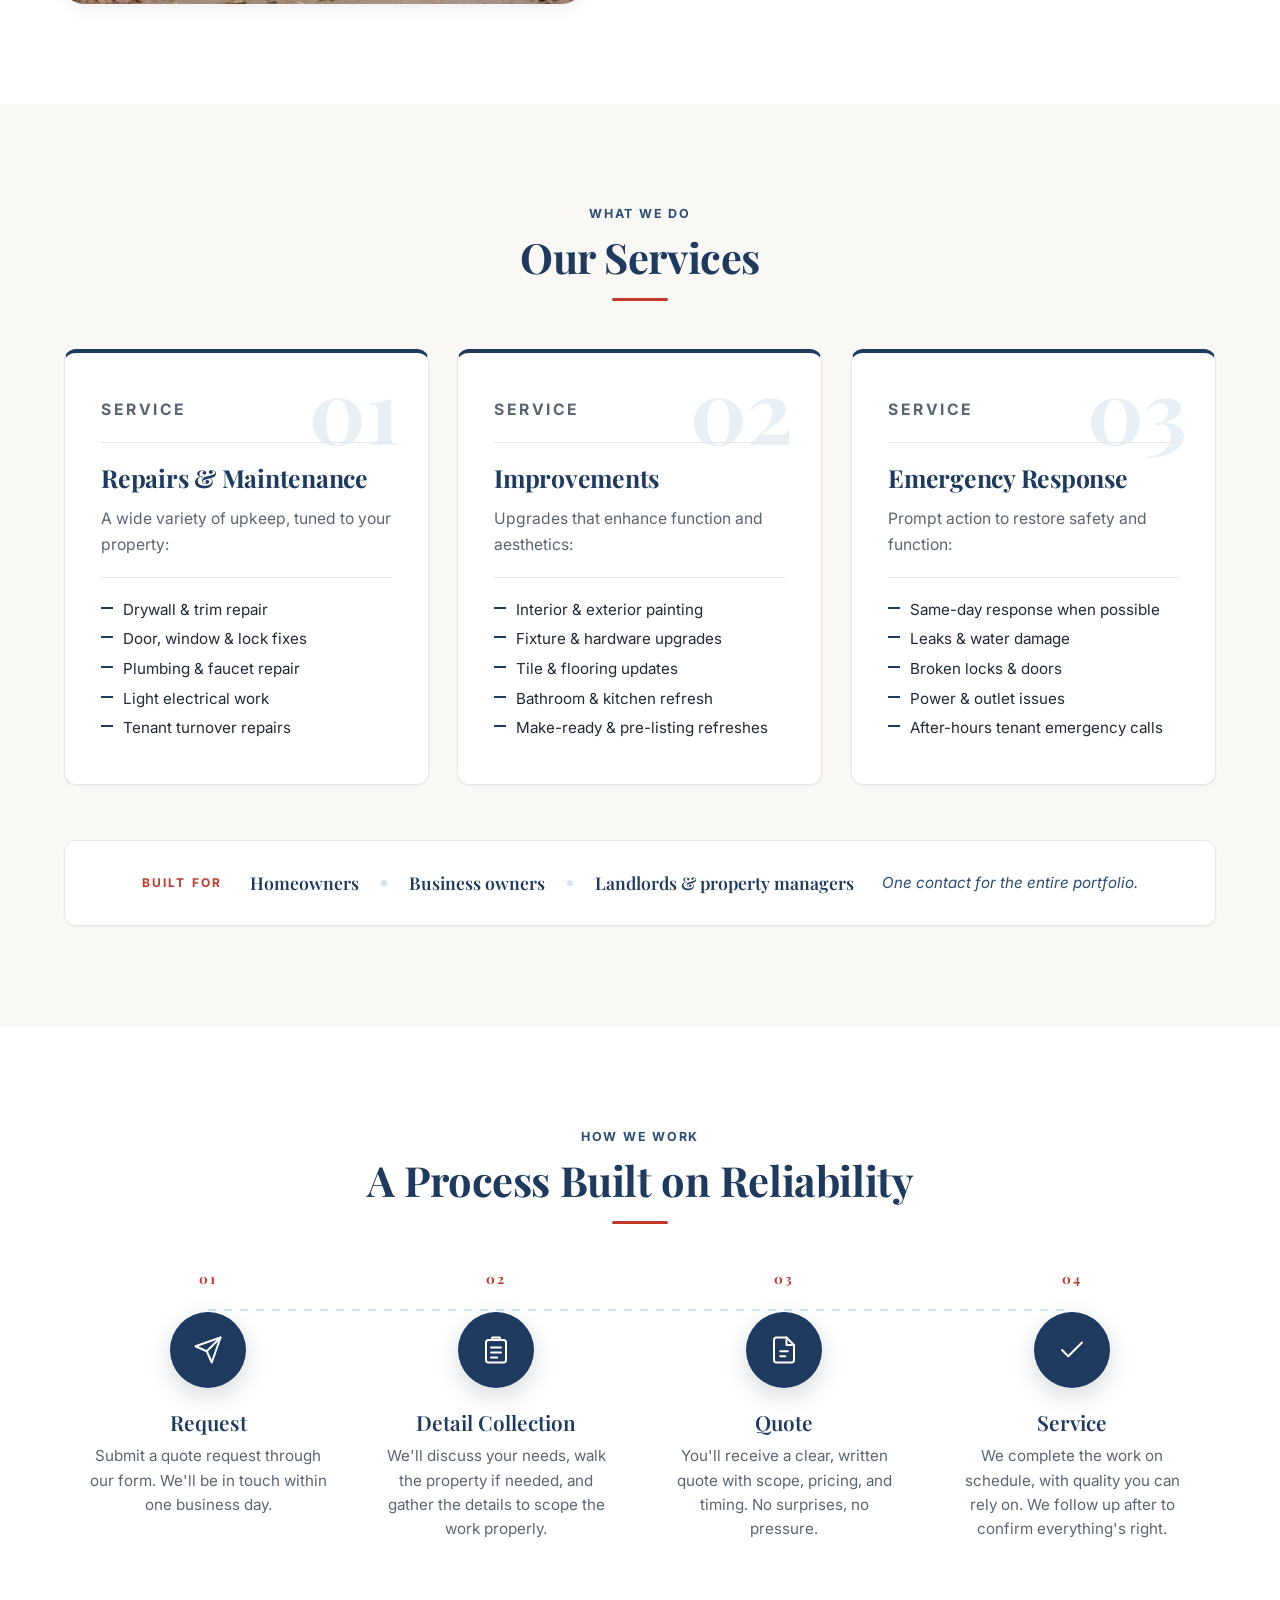
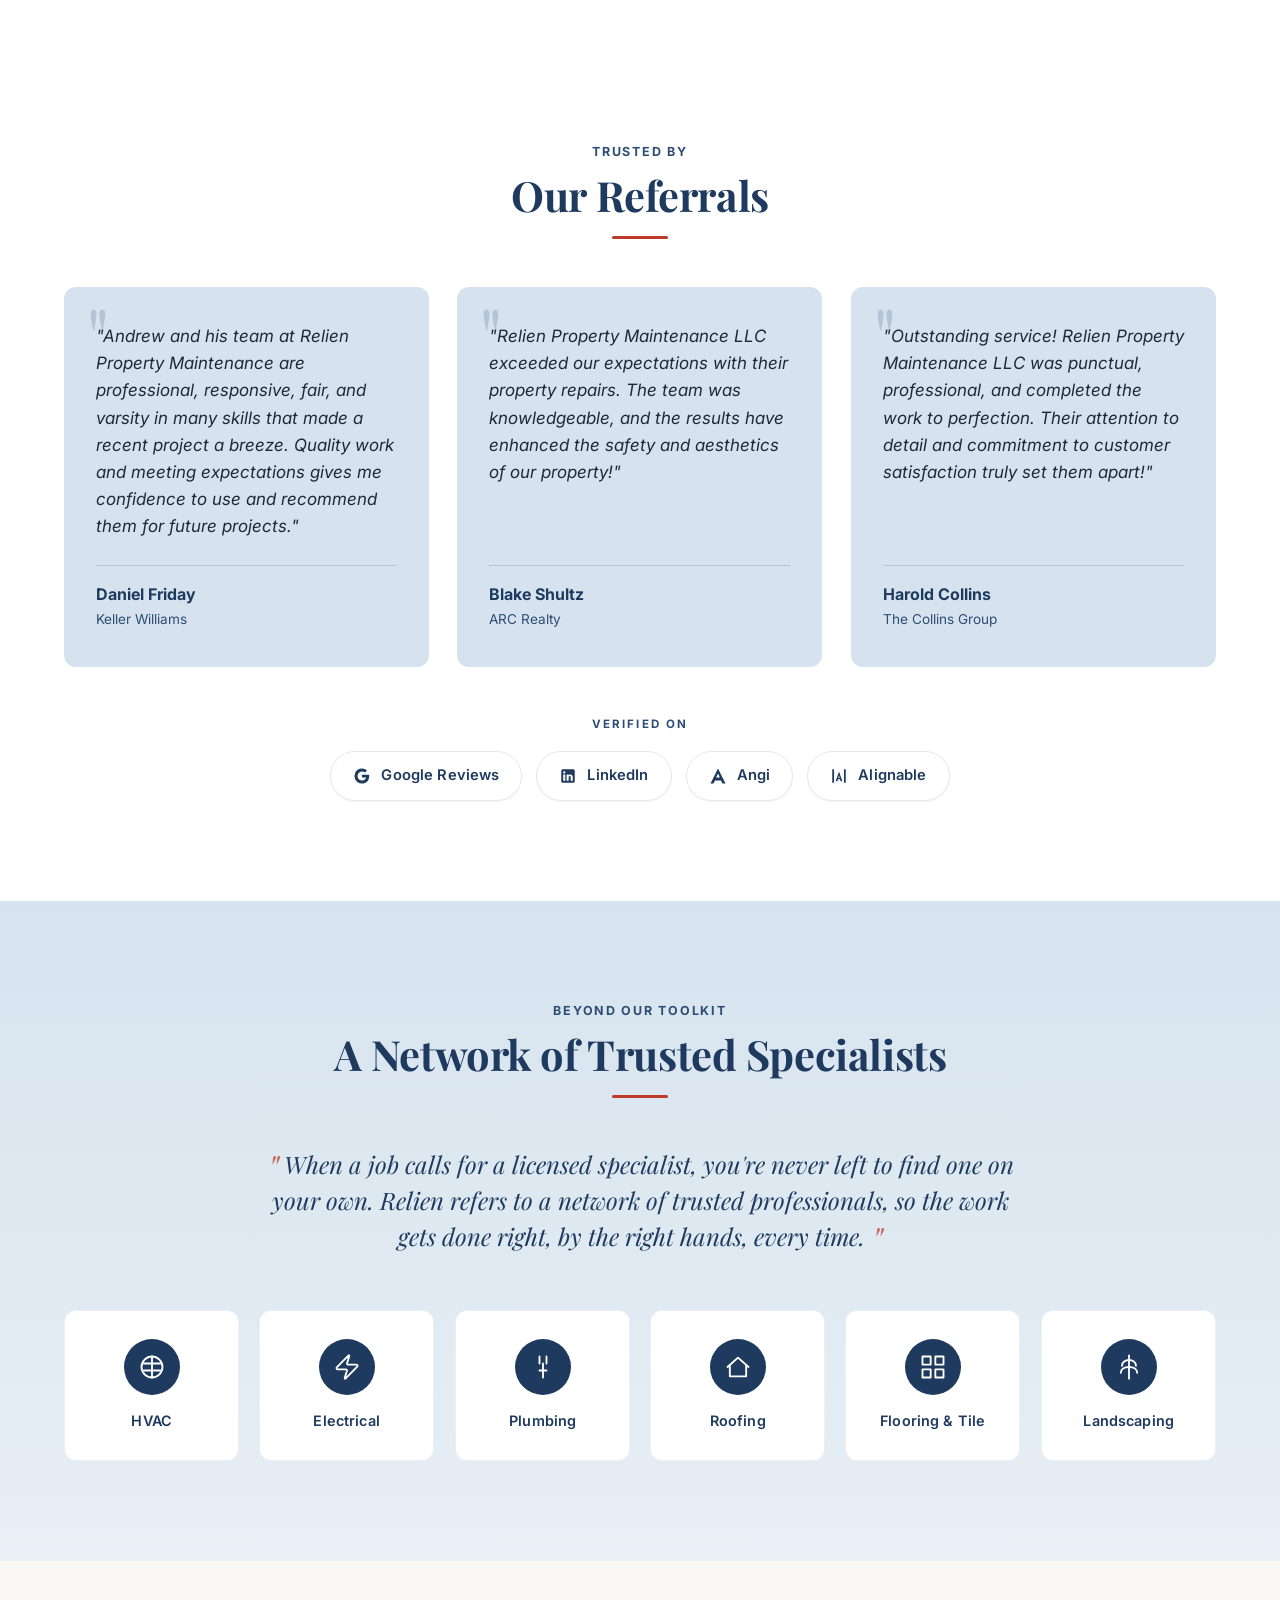
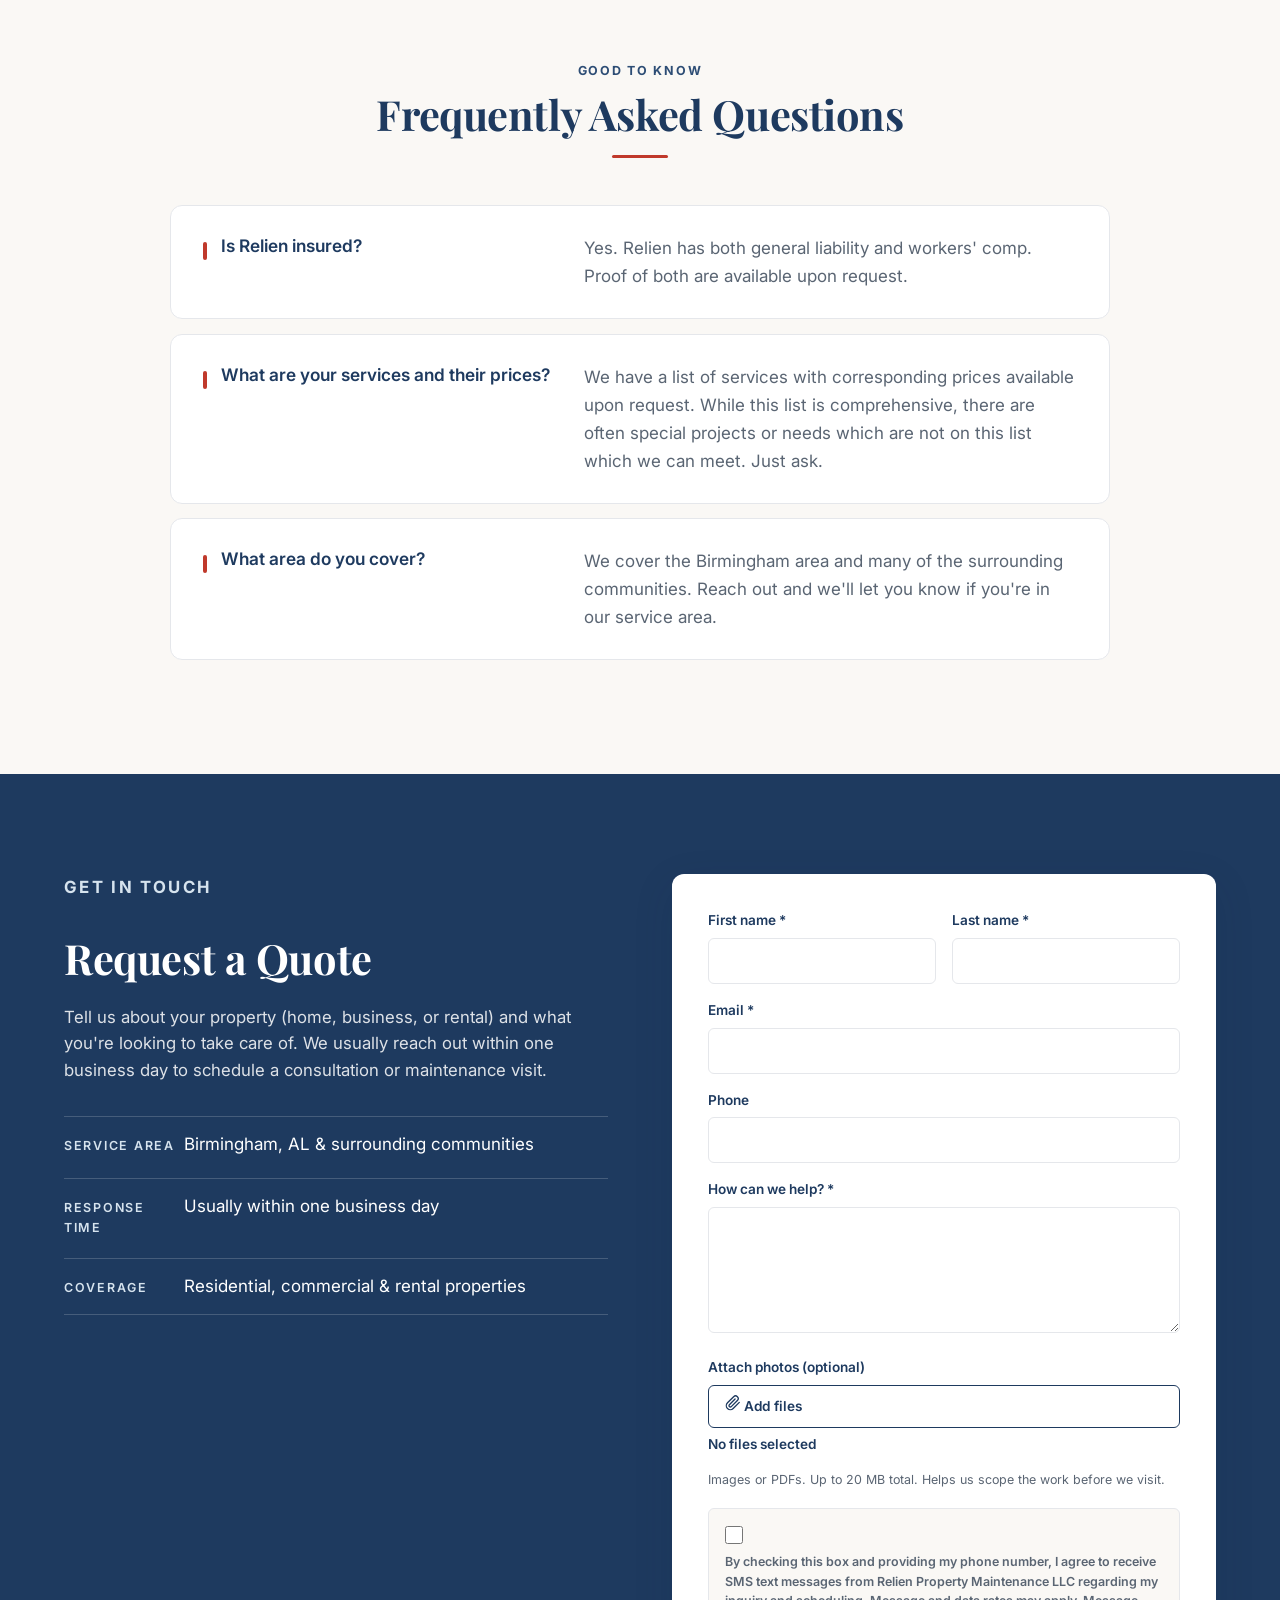
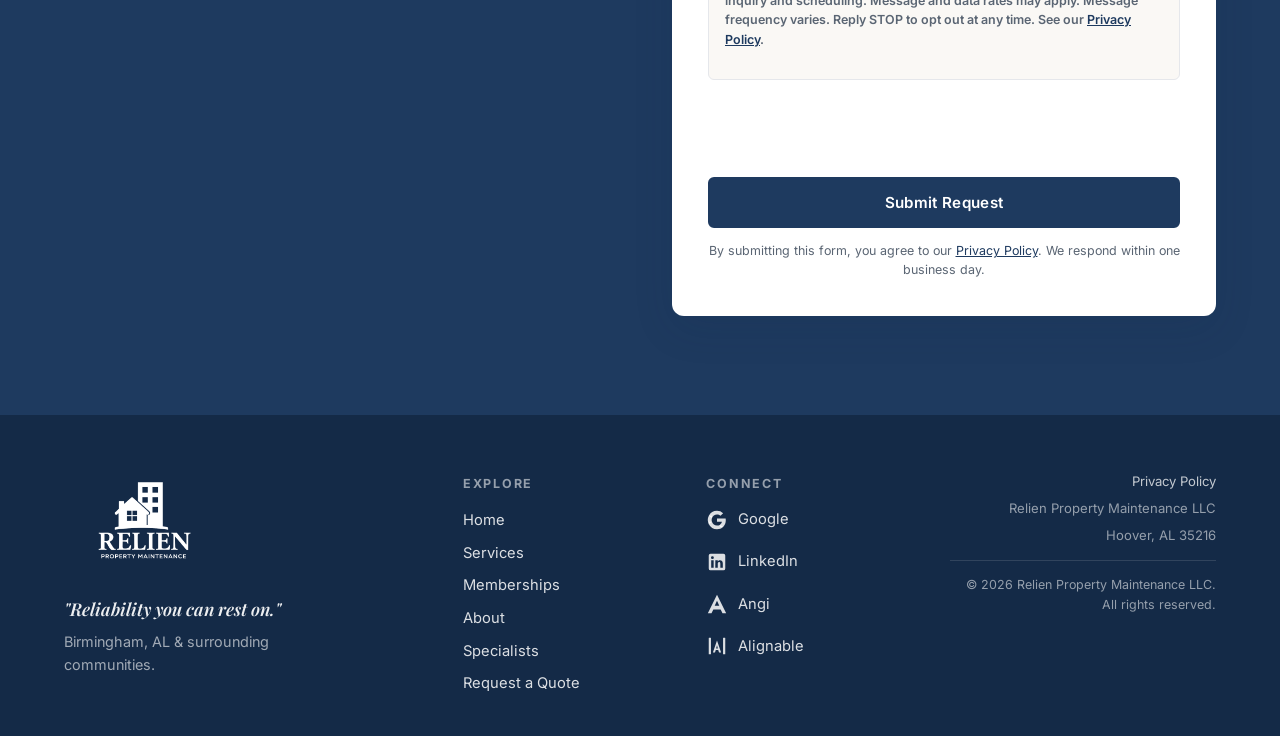
==== commit ee4724a9: "Restore original animation timing; swap pencil underline from stroke-dashoffset to GPU-accelerated c" ====
--- a/index.html
+++ b/index.html
@@ -40,7 +40,7 @@
   <link rel="preconnect" href="https://fonts.googleapis.com" />
   <link rel="preconnect" href="https://fonts.gstatic.com" crossorigin />
   <link href="https://fonts.googleapis.com/css2?family=Inter:wght@400;500;600;700&family=Playfair+Display:wght@600;700&display=swap" rel="stylesheet" />
-  <link rel="stylesheet" href="styles.css?v=22" />
+  <link rel="stylesheet" href="styles.css?v=24" />
   <!-- Preload the hero photo so it doesn't wait on layout calc -->
   <link rel="preload" as="image" href="images/logo.png" />
 
--- a/styles.css
+++ b/styles.css
@@ -21,27 +21,27 @@
   to   { transform: scaleX(1); }
 }
 
-/* Hero entrance on page load — staggered, tightened for snappier feel */
+/* Hero entrance on page load — original timing, GPU-accelerated */
 .hero-content > * {
-  animation: fadeUp 0.5s ease-out backwards;
+  animation: fadeUp 0.75s ease-out backwards;
   will-change: transform, opacity;
 }
-.hero-content > *:nth-child(1) { animation-delay: 0.05s; }
-.hero-content > *:nth-child(2) { animation-delay: 0.12s; }
-.hero-content > *:nth-child(3) { animation-delay: 0.19s; }
-.hero-content > *:nth-child(4) { animation-delay: 0.26s; }
-.hero-content > *:nth-child(5) { animation-delay: 0.33s; }
+.hero-content > *:nth-child(1) { animation-delay: 0.10s; }
+.hero-content > *:nth-child(2) { animation-delay: 0.22s; }
+.hero-content > *:nth-child(3) { animation-delay: 0.34s; }
+.hero-content > *:nth-child(4) { animation-delay: 0.46s; }
+.hero-content > *:nth-child(5) { animation-delay: 0.58s; }
 
 .hero-image {
-  animation: fadeInLeft 0.6s 0.05s ease-out backwards;
+  animation: fadeInLeft 0.85s 0.05s ease-out backwards;
   will-change: transform, opacity;
 }
 
-/* Scroll-triggered reveals — shorter durations + GPU promotion */
+/* Scroll-triggered reveals — original timing, GPU-accelerated transforms */
 .reveal {
   opacity: 0;
-  transform: translate3d(0, 22px, 0);
-  transition: opacity 0.45s ease-out, transform 0.45s ease-out;
+  transform: translate3d(0, 32px, 0);
+  transition: opacity 0.8s ease-out, transform 0.8s ease-out;
   will-change: transform, opacity;
 }
 .reveal.is-visible {
@@ -51,19 +51,19 @@
 
 .reveal-stagger > * {
   opacity: 0;
-  transform: translate3d(0, 20px, 0);
-  transition: opacity 0.4s ease-out, transform 0.4s ease-out;
+  transform: translate3d(0, 28px, 0);
+  transition: opacity 0.7s ease-out, transform 0.7s ease-out;
   will-change: transform, opacity;
 }
 .reveal-stagger.is-visible > * {
   opacity: 1;
   transform: translate3d(0, 0, 0);
 }
-.reveal-stagger.is-visible > *:nth-child(1) { transition-delay: 0.03s; }
-.reveal-stagger.is-visible > *:nth-child(2) { transition-delay: 0.10s; }
-.reveal-stagger.is-visible > *:nth-child(3) { transition-delay: 0.17s; }
-.reveal-stagger.is-visible > *:nth-child(4) { transition-delay: 0.24s; }
-.reveal-stagger.is-visible > *:nth-child(5) { transition-delay: 0.31s; }
+.reveal-stagger.is-visible > *:nth-child(1) { transition-delay: 0.05s; }
+.reveal-stagger.is-visible > *:nth-child(2) { transition-delay: 0.18s; }
+.reveal-stagger.is-visible > *:nth-child(3) { transition-delay: 0.31s; }
+.reveal-stagger.is-visible > *:nth-child(4) { transition-delay: 0.44s; }
+.reveal-stagger.is-visible > *:nth-child(5) { transition-delay: 0.57s; }
 
 /* Reduced-motion: kill all animation */
 @media (prefers-reduced-motion: reduce) {
@@ -205,17 +205,27 @@
   stroke-linecap: round;
   stroke-linejoin: round;
   vector-effect: non-scaling-stroke;
-  stroke-dasharray: 220;
-  stroke-dashoffset: 220;
-  animation: drawPencil 1.1s 0.85s cubic-bezier(.55, .1, .35, 1) forwards;
+}
+/* GPU-accelerated draw-in using clip-path instead of stroke-dashoffset.
+   stroke-dashoffset animation runs on CPU and causes jank on slower devices.
+   clip-path inset is hardware-accelerated and stays smooth. */
+.pencil-underline {
+  clip-path: inset(0 100% 0 0);
+  -webkit-clip-path: inset(0 100% 0 0);
+  animation: drawPencil 0.9s 0.85s cubic-bezier(.55, .1, .35, 1) forwards;
+  will-change: clip-path;
 }
 @keyframes drawPencil {
-  to { stroke-dashoffset: 0; }
+  to {
+    clip-path: inset(0 0 0 0);
+    -webkit-clip-path: inset(0 0 0 0);
+  }
 }
 @media (prefers-reduced-motion: reduce) {
-  .pencil-underline path {
+  .pencil-underline {
     animation: none;
-    stroke-dashoffset: 0;
+    clip-path: inset(0 0 0 0);
+    -webkit-clip-path: inset(0 0 0 0);
   }
 }
 
@@ -764,7 +774,7 @@
   overflow: hidden;
   display: flex;
   flex-direction: column;
-  transition: transform 0.22s ease, box-shadow 0.22s ease, border-top-color 0.22s ease;
+  transition: transform 0.35s ease, box-shadow 0.35s ease, border-top-color 0.35s ease;
 }
 .service-card::before {
   content: '';
@@ -1029,9 +1039,9 @@
 .kinetic-h1 .word {
   display: inline-block;
   opacity: 0;
-  transform: translate3d(0, 22px, 0);
-  animation: wordSlideUp 0.45s cubic-bezier(.2, .7, .25, 1) forwards;
-  animation-delay: calc(0.25s + var(--i, 0) * 0.07s);
+  transform: translate3d(0, 28px, 0);
+  animation: wordSlideUp 0.65s cubic-bezier(.2, .7, .25, 1) forwards;
+  animation-delay: calc(0.45s + var(--i, 0) * 0.11s);
   will-change: transform, opacity;
 }
 .kinetic-h1 .word.pencil-host { overflow: visible; }
@@ -1933,6 +1943,75 @@
 }
 
 /* ============================================================
+   Memberships — "What We Work On" section
+   ============================================================ */
+
+.mb-scope {
+  padding: 100px 0;
+  background: var(--white);
+}
+.mb-scope-sub {
+  margin: 16px auto 0;
+  max-width: 580px;
+  color: var(--text-muted);
+  font-size: 1rem;
+}
+.mb-scope-grid {
+  display: grid;
+  grid-template-columns: repeat(3, 1fr);
+  gap: 12px;
+  list-style: none;
+  padding: 0;
+  margin: 44px 0 32px;
+}
+.mb-scope-item {
+  position: relative;
+  padding: 18px 20px 18px 40px;
+  background: var(--cream);
+  border: 1px solid var(--border);
+  border-radius: var(--radius-sm);
+  font-size: 0.95rem;
+  color: var(--text);
+  font-weight: 500;
+  transition: transform 0.2s ease, box-shadow 0.2s ease, border-color 0.2s ease, background 0.2s ease;
+}
+.mb-scope-item:hover {
+  transform: translateY(-2px);
+  box-shadow: var(--shadow-sm);
+  border-color: var(--pale-blue);
+  background: var(--white);
+}
+.mb-scope-item::before {
+  content: '';
+  position: absolute;
+  left: 18px;
+  top: 50%;
+  margin-top: -1px;
+  width: 14px;
+  height: 2px;
+  background: var(--red);
+  border-radius: 1px;
+}
+.mb-scope-note {
+  text-align: center;
+  color: var(--text-muted);
+  font-style: italic;
+  font-size: 0.9rem;
+  max-width: 620px;
+  margin: 0 auto;
+}
+
+/* 5-step process variant (memberships page) */
+.process-steps--five {
+  grid-template-columns: repeat(5, 1fr);
+}
+.process-steps--five::before {
+  left: 10%;
+  right: 10%;
+}
+.process-steps--five .step { padding: 0 14px; }
+
+/* ============================================================
    Memberships — responsive
    ============================================================ */
 
@@ -1944,10 +2023,15 @@
   .mb-plan-card--featured { order: -1; }  /* feature it first on mobile */
   .mb-included { padding: 70px 0; }
   .mb-included-grid { grid-template-columns: 1fr; gap: 32px; }
+  .mb-scope { padding: 70px 0; }
+  .mb-scope-grid { grid-template-columns: repeat(2, 1fr); }
+  .process-steps--five { grid-template-columns: repeat(2, 1fr); }
 }
 @media (max-width: 640px) {
   .mb-plan-price .num { font-size: 2.6rem; }
   .mb-hero-card { padding: 24px 22px 22px; }
   .mb-hero-card-line { font-size: 1.05rem; }
-}
-
+  .mb-scope-grid { grid-template-columns: 1fr; }
+  .process-steps--five { grid-template-columns: 1fr; }
+}
+
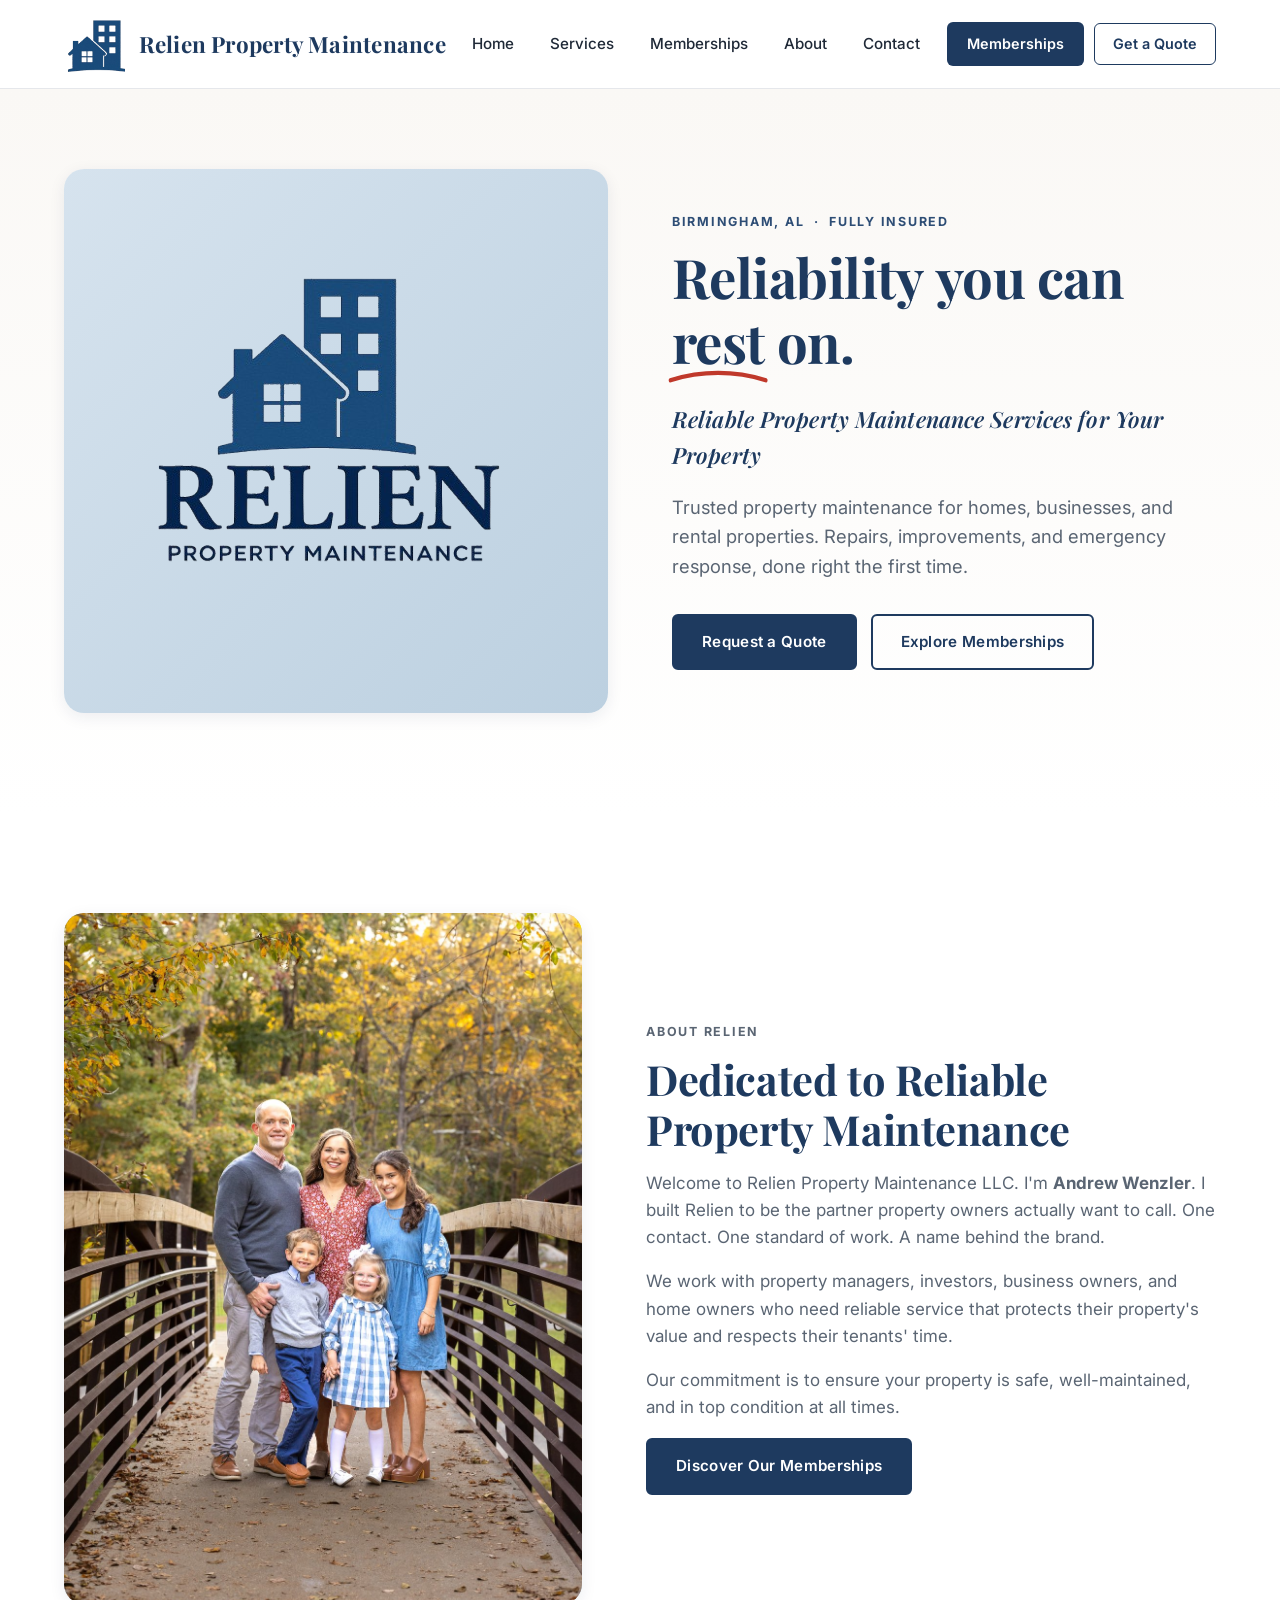
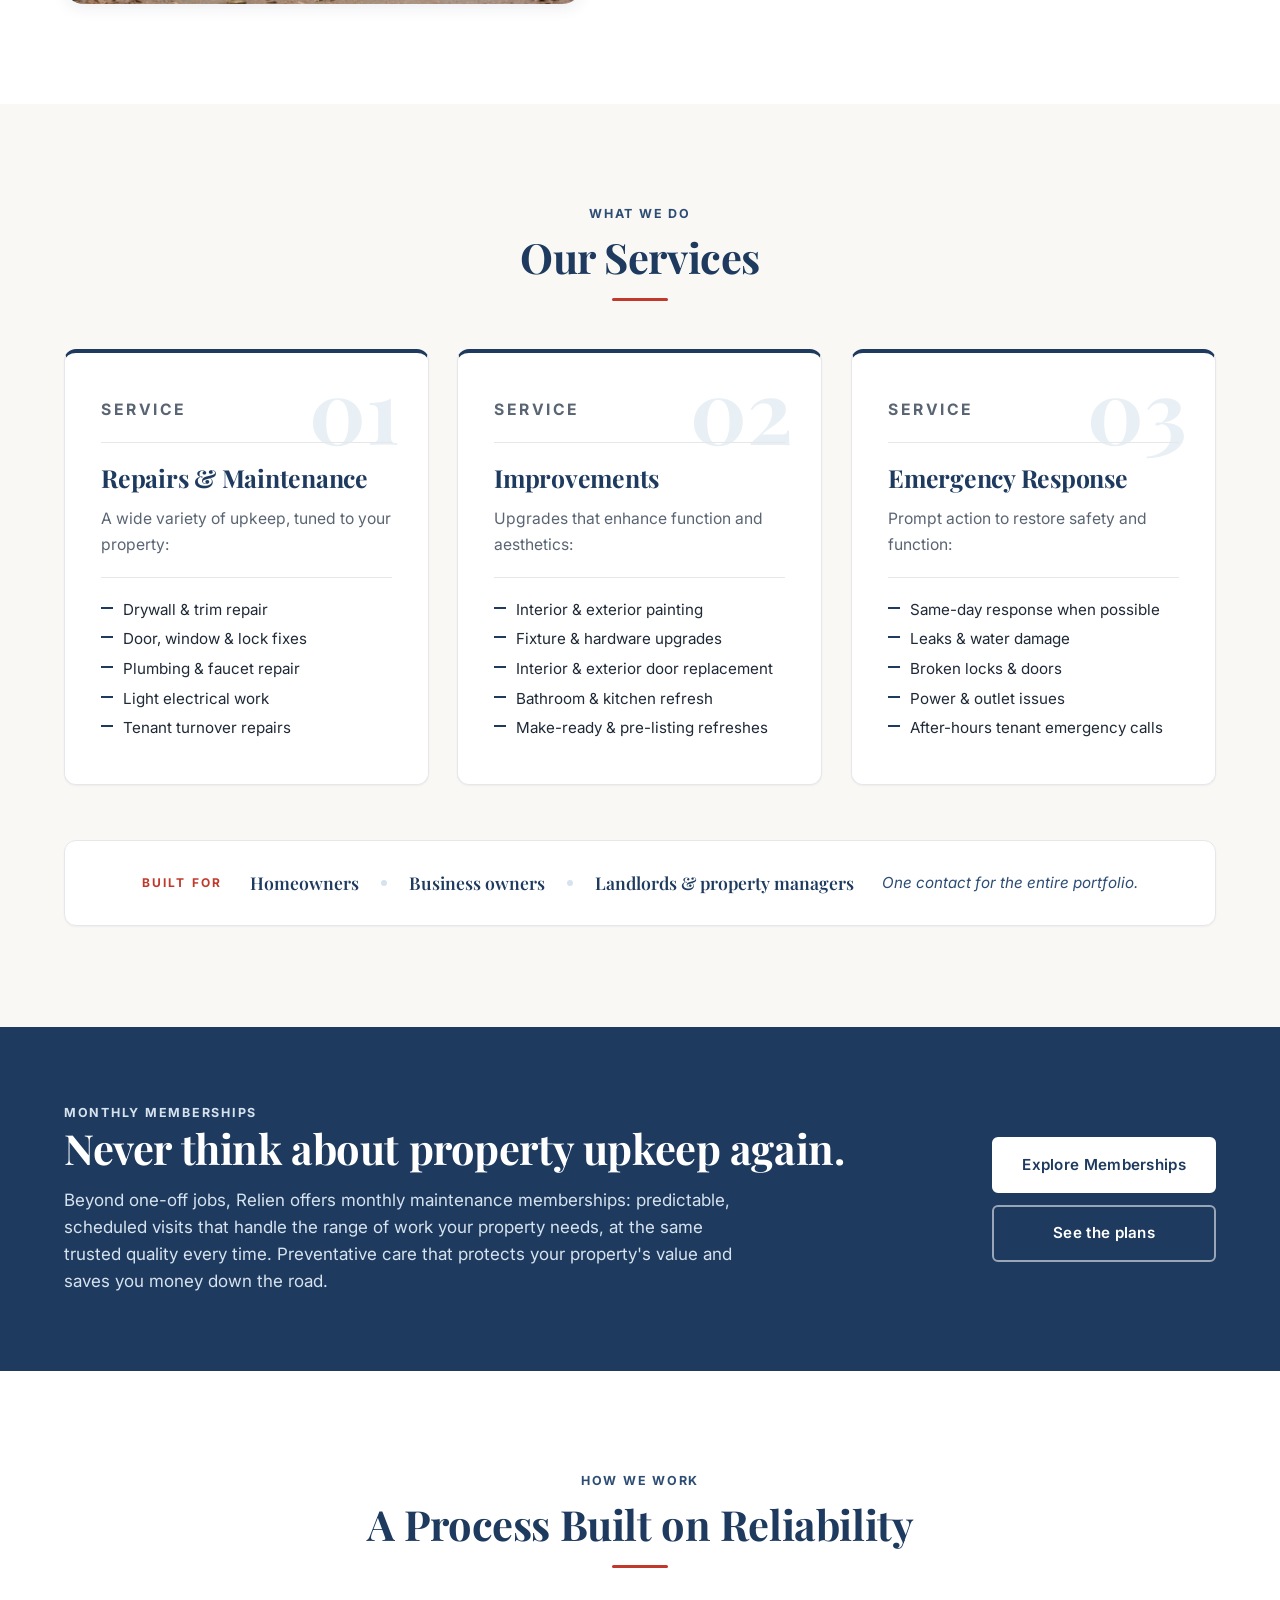
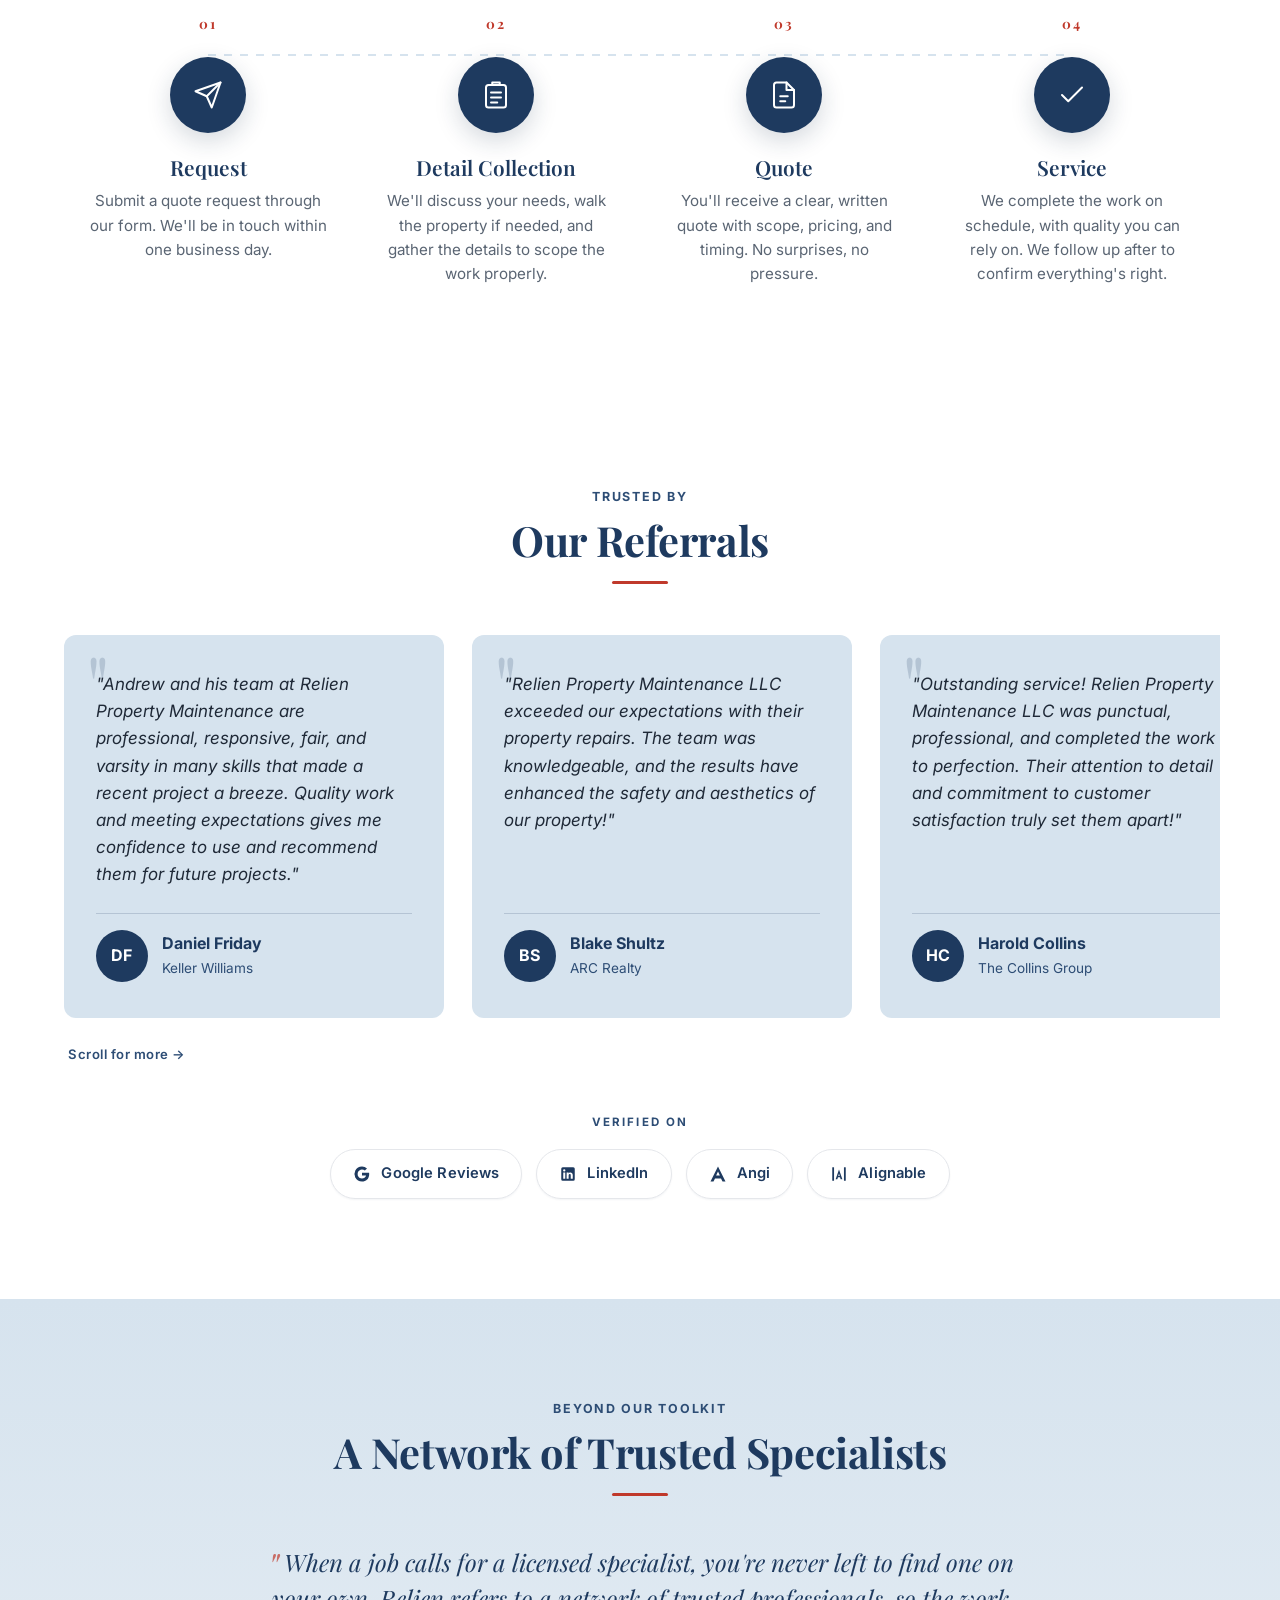
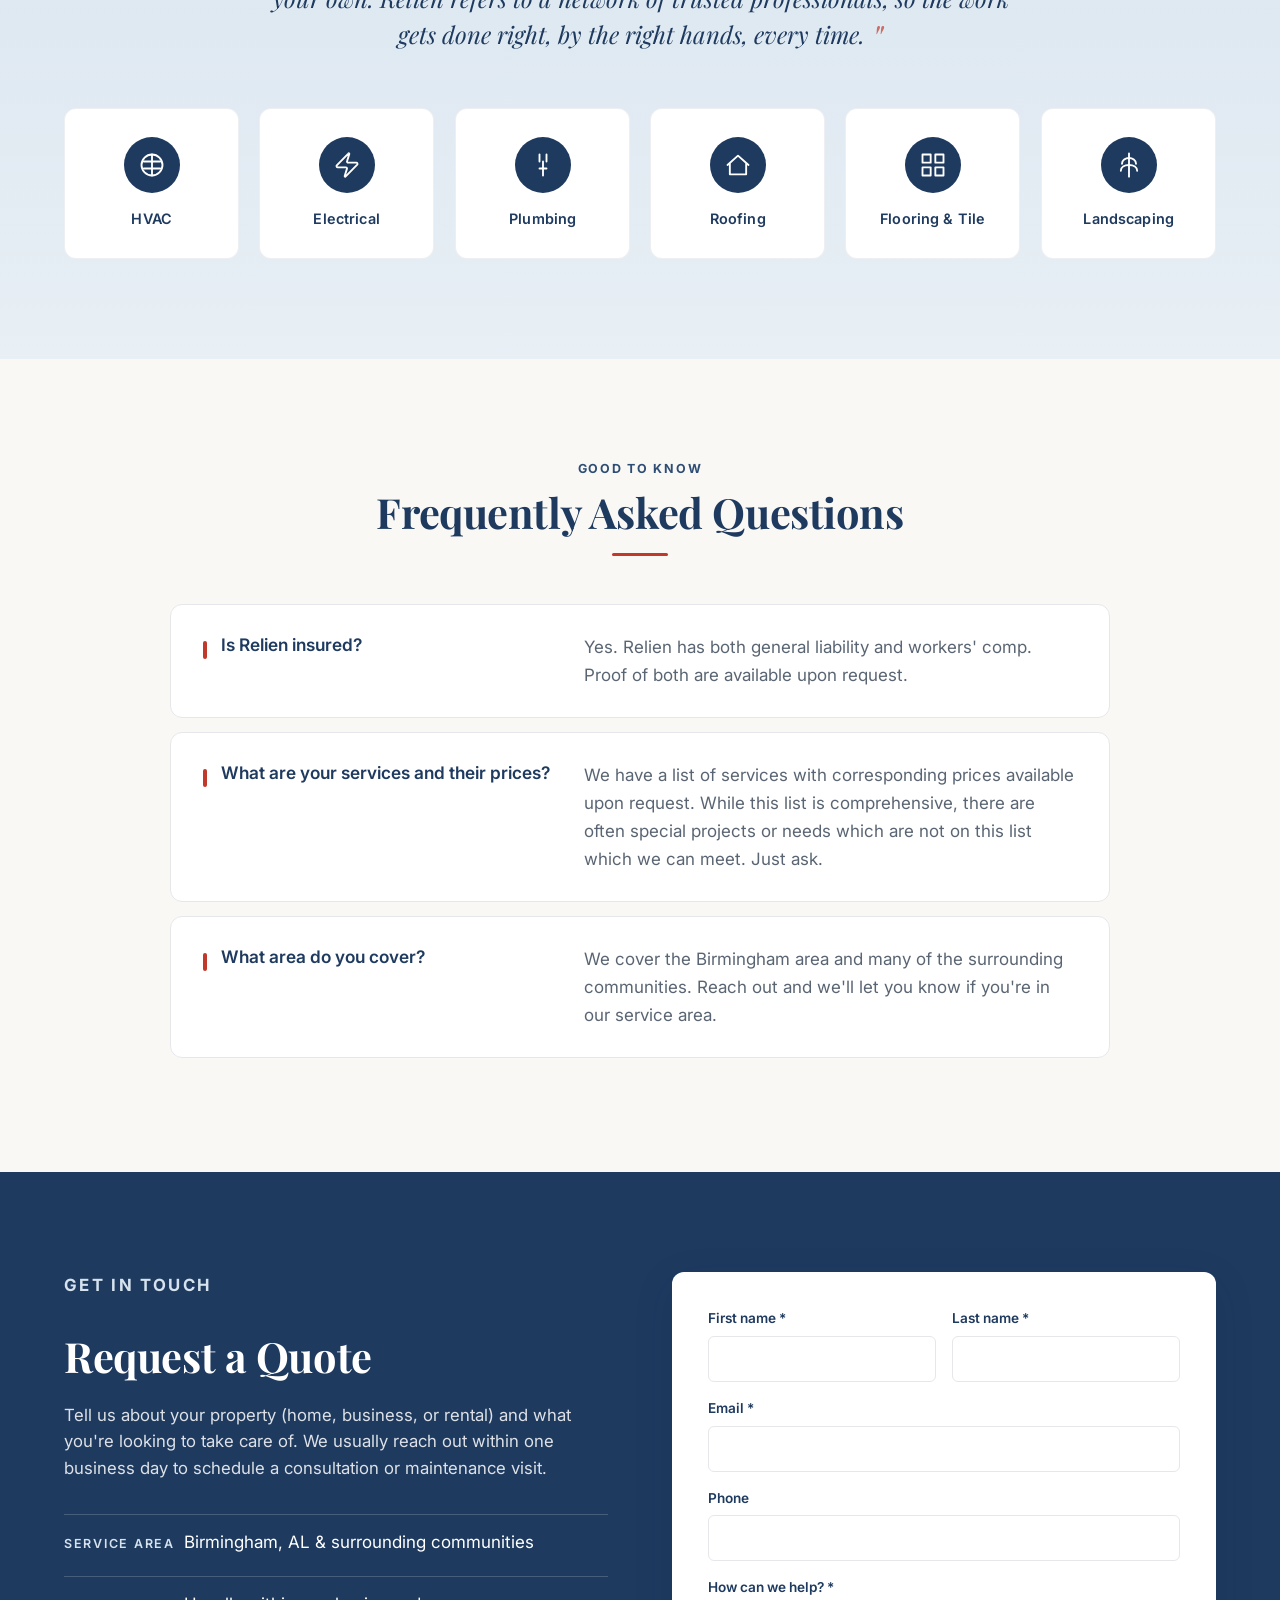
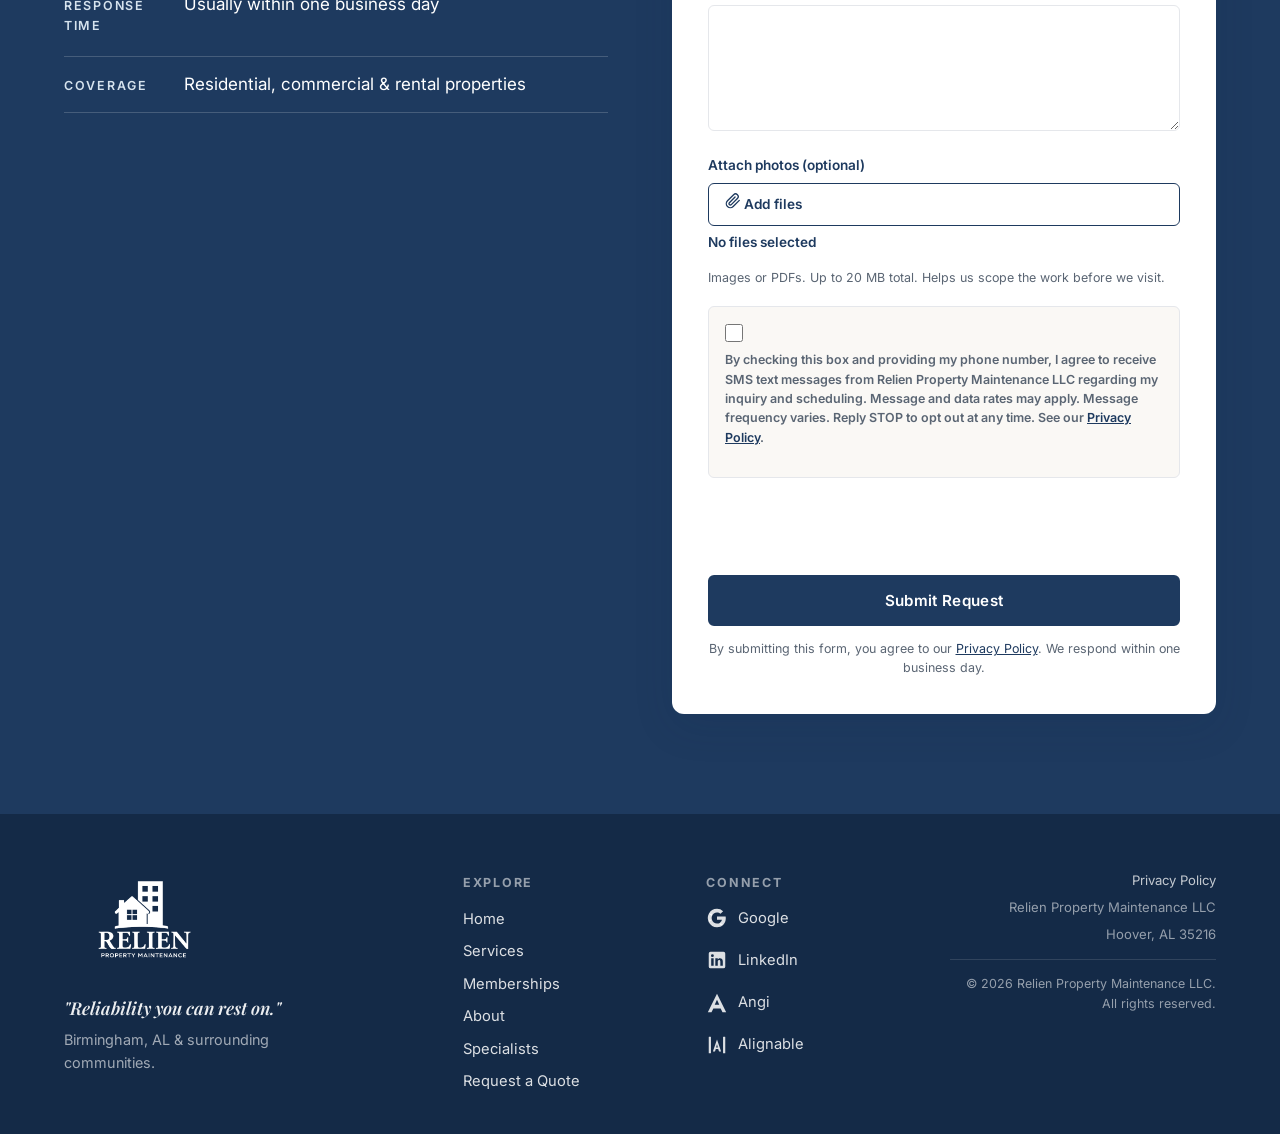
==== commit d623f93f: "Implement Andrew's website edits; reframe "same person" as "same trusted quality" - About copy: prop" ====
--- a/index.html
+++ b/index.html
@@ -40,7 +40,7 @@
   <link rel="preconnect" href="https://fonts.googleapis.com" />
   <link rel="preconnect" href="https://fonts.gstatic.com" crossorigin />
   <link href="https://fonts.googleapis.com/css2?family=Inter:wght@400;500;600;700&family=Playfair+Display:wght@600;700&display=swap" rel="stylesheet" />
-  <link rel="stylesheet" href="styles.css?v=24" />
+  <link rel="stylesheet" href="styles.css?v=27" />
   <!-- Preload the hero photo so it doesn't wait on layout calc -->
   <link rel="preload" as="image" href="images/logo.png" />
 
@@ -134,8 +134,8 @@
         <a href="#contact">Contact</a>
       </nav>
       <div class="header-ctas">
-        <a href="memberships.html" class="header-cta header-cta-outline">Memberships</a>
-        <a href="#contact" class="header-cta" data-open="quote-modal">Get a Quote</a>
+        <a href="memberships.html" class="header-cta header-cta-breathing">Memberships</a>
+        <a href="#contact" class="header-cta header-cta-outline" data-open="quote-modal">Get a Quote</a>
       </div>
     </div>
   </header>
@@ -159,7 +159,7 @@
         <p class="lede">Trusted property maintenance for homes, businesses, and rental properties. Repairs, improvements, and emergency response, done right the first time.</p>
         <div class="hero-actions">
           <a href="#contact" class="btn btn-primary" data-open="quote-modal">Request a Quote</a>
-          <a href="#services" class="btn btn-secondary">Explore Services</a>
+          <a href="memberships.html" class="btn btn-secondary">Explore Memberships</a>
         </div>
       </div>
     </div>
@@ -175,9 +175,9 @@
         <p class="eyebrow">About Relien</p>
         <h2>Dedicated to Reliable Property Maintenance</h2>
         <p>Welcome to Relien Property Maintenance LLC. I'm <strong>Andrew Wenzler</strong>. I built Relien to be the partner property owners actually want to call. One contact. One standard of work. A name behind the brand.</p>
-        <p>We work with homeowners, business owners, and rental property investors who need reliable service that protects their property's value and respects their tenants' time.</p>
+        <p>We work with property managers, investors, business owners, and home owners who need reliable service that protects their property's value and respects their tenants' time.</p>
         <p>Our commitment is to ensure your property is safe, well-maintained, and in top condition at all times.</p>
-        <a href="#services" class="btn btn-primary">Discover Our Services</a>
+        <a href="memberships.html" class="btn btn-primary">Discover Our Memberships</a>
       </div>
     </div>
   </section>
@@ -216,7 +216,7 @@
             <ul>
               <li>Interior &amp; exterior painting</li>
               <li>Fixture &amp; hardware upgrades</li>
-              <li>Tile &amp; flooring updates</li>
+              <li>Interior &amp; exterior door replacement</li>
               <li>Bathroom &amp; kitchen refresh</li>
               <li>Make-ready &amp; pre-listing refreshes</li>
             </ul>
@@ -255,6 +255,21 @@
     </div>
   </section>
 
+  <!-- ============ MEMBERSHIP CALLOUT ============ -->
+  <section class="membership-callout">
+    <div class="container membership-callout-inner reveal">
+      <div class="membership-callout-text">
+        <p class="eyebrow membership-callout-eyebrow">Monthly Memberships</p>
+        <h2>Never think about property upkeep again.</h2>
+        <p>Beyond one-off jobs, Relien offers monthly maintenance memberships: predictable, scheduled visits that handle the range of work your property needs, at the same trusted quality every time. Preventative care that protects your property's value and saves you money down the road.</p>
+      </div>
+      <div class="membership-callout-actions">
+        <a href="memberships.html" class="btn btn-primary">Explore Memberships</a>
+        <a href="memberships.html#plans" class="btn btn-secondary">See the plans</a>
+      </div>
+    </div>
+  </section>
+
   <!-- ============ HOW WE WORK ============ -->
   <section id="process" class="process">
     <div class="container">
@@ -319,39 +334,58 @@
         <p class="eyebrow">Trusted By</p>
         <h2>Our Referrals</h2>
       </header>
-      <div class="referrals-grid reveal-stagger">
-
-        <figure class="testimonial">
+      <div class="referrals-scroller reveal-stagger" role="list" aria-label="Client referrals, scroll horizontally">
+
+        <figure class="testimonial" role="listitem">
           <blockquote>
             <p>"Andrew and his team at Relien Property Maintenance are professional, responsive, fair, and varsity in many skills that made a recent project a breeze. Quality work and meeting expectations gives me confidence to use and recommend them for future projects."</p>
           </blockquote>
           <figcaption>
-            <strong>Daniel Friday</strong>
-            <span>Keller Williams</span>
+            <span class="testimonial-avatar" aria-hidden="true">
+              <img src="images/ref-daniel.jpg" alt="" loading="lazy" onerror="this.remove()" />
+              <span class="avatar-initials">DF</span>
+            </span>
+            <span class="testimonial-meta">
+              <strong>Daniel Friday</strong>
+              <span>Keller Williams</span>
+            </span>
           </figcaption>
         </figure>
 
-        <figure class="testimonial">
+        <figure class="testimonial" role="listitem">
           <blockquote>
             <p>"Relien Property Maintenance LLC exceeded our expectations with their property repairs. The team was knowledgeable, and the results have enhanced the safety and aesthetics of our property!"</p>
           </blockquote>
           <figcaption>
-            <strong>Blake Shultz</strong>
-            <span>ARC Realty</span>
+            <span class="testimonial-avatar" aria-hidden="true">
+              <img src="images/ref-blake.jpg" alt="" loading="lazy" onerror="this.remove()" />
+              <span class="avatar-initials">BS</span>
+            </span>
+            <span class="testimonial-meta">
+              <strong>Blake Shultz</strong>
+              <span>ARC Realty</span>
+            </span>
           </figcaption>
         </figure>
 
-        <figure class="testimonial">
+        <figure class="testimonial" role="listitem">
           <blockquote>
             <p>"Outstanding service! Relien Property Maintenance LLC was punctual, professional, and completed the work to perfection. Their attention to detail and commitment to customer satisfaction truly set them apart!"</p>
           </blockquote>
           <figcaption>
-            <strong>Harold Collins</strong>
-            <span>The Collins Group</span>
+            <span class="testimonial-avatar" aria-hidden="true">
+              <img src="images/ref-harold.jpg" alt="" loading="lazy" onerror="this.remove()" />
+              <span class="avatar-initials">HC</span>
+            </span>
+            <span class="testimonial-meta">
+              <strong>Harold Collins</strong>
+              <span>The Collins Group</span>
+            </span>
           </figcaption>
         </figure>
 
       </div>
+      <p class="referrals-scroll-hint reveal" aria-hidden="true">Scroll for more &rarr;</p>
 
       <div class="referrals-social reveal">
         <p class="referrals-social-label">Verified on</p>
@@ -817,6 +851,18 @@
       });
     }
 
+    // ===== Referrals scroll hint: only show when the track overflows =====
+    const refScroller = document.querySelector('.referrals-scroller');
+    const refHint = document.querySelector('.referrals-scroll-hint');
+    if (refScroller && refHint) {
+      const updateHint = () => {
+        const overflowing = refScroller.scrollWidth > refScroller.clientWidth + 8;
+        refHint.style.display = overflowing ? '' : 'none';
+      };
+      updateHint();
+      window.addEventListener('resize', updateHint, { passive: true });
+    }
+
     // ===== Floating CTA visibility =====
     const floatingCta = document.querySelector('.floating-cta');
     if (floatingCta) {
--- a/styles.css
+++ b/styles.css
@@ -204,16 +204,27 @@
   fill: none;
   stroke-linecap: round;
   stroke-linejoin: round;
-  vector-effect: non-scaling-stroke;
-}
-/* GPU-accelerated draw-in using clip-path instead of stroke-dashoffset.
-   stroke-dashoffset animation runs on CPU and causes jank on slower devices.
-   clip-path inset is hardware-accelerated and stays smooth. */
+}
+/* GPU-accelerated draw-in using clip-path.
+   Key smoothness tricks:
+   - Delay starts at 1.55s so the pencil draws AFTER all kinetic hero words
+     have finished settling. No will-change layer conflicts on the parent.
+   - translateZ(0) + backface-visibility promote the SVG to its own
+     compositor layer (critical for Safari/iOS where SVG clip-path can
+     otherwise fall back to CPU rasterization).
+   - contain: paint lets the browser cache the SVG as a static texture
+     so only the clip rect updates per frame.
+   - vector-effect: non-scaling-stroke was removed because it forces the
+     stroke to recompute every frame, defeating the texture cache. */
 .pencil-underline {
   clip-path: inset(0 100% 0 0);
   -webkit-clip-path: inset(0 100% 0 0);
-  animation: drawPencil 0.9s 0.85s cubic-bezier(.55, .1, .35, 1) forwards;
-  will-change: clip-path;
+  animation: drawPencil 0.9s 1.85s cubic-bezier(.55, .1, .35, 1) forwards;
+  will-change: clip-path, transform;
+  transform: translateZ(0);
+  backface-visibility: hidden;
+  -webkit-backface-visibility: hidden;
+  contain: paint;
 }
 @keyframes drawPencil {
   to {
@@ -491,15 +502,86 @@
   background: var(--navy);
 }
 
+/* ---------- Membership callout ---------- */
+.membership-callout {
+  padding: 76px 0;
+  background: var(--navy);
+  color: var(--white);
+}
+.membership-callout-inner {
+  display: grid;
+  grid-template-columns: 1.5fr auto;
+  align-items: center;
+  gap: 40px;
+}
+.membership-callout-eyebrow { color: var(--pale-blue); }
+.membership-callout-text h2 {
+  color: var(--white);
+  margin: 0 0 14px;
+}
+.membership-callout-text p {
+  color: var(--pale-blue);
+  margin: 0;
+  max-width: 62ch;
+}
+.membership-callout-actions {
+  display: flex;
+  flex-direction: column;
+  gap: 12px;
+  min-width: 220px;
+}
+.membership-callout .btn-primary {
+  background: var(--white);
+  border-color: var(--white);
+  color: var(--navy);
+}
+.membership-callout .btn-primary:hover {
+  background: var(--pale-blue);
+  border-color: var(--pale-blue);
+  color: var(--navy-deep);
+}
+.membership-callout .btn-secondary {
+  background: transparent;
+  border-color: rgba(255, 255, 255, 0.55);
+  color: var(--white);
+}
+.membership-callout .btn-secondary:hover {
+  background: rgba(255, 255, 255, 0.12);
+  border-color: var(--white);
+  color: var(--white);
+}
+@media (max-width: 900px) {
+  .membership-callout-inner { grid-template-columns: 1fr; gap: 26px; }
+  .membership-callout-actions { flex-direction: row; flex-wrap: wrap; min-width: 0; }
+  .membership-callout-actions .btn { flex: 1; min-width: 160px; }
+}
+
 /* ---------- Referrals ---------- */
 .referrals {
   padding: 100px 0;
   background: var(--white);
 }
-.referrals-grid {
-  display: grid;
-  grid-template-columns: repeat(3, 1fr);
+.referrals-scroller {
+  display: flex;
   gap: 28px;
+  overflow-x: auto;
+  scroll-snap-type: x mandatory;
+  scroll-padding-left: 4px;
+  padding: 4px 4px 20px;
+  margin: 0 -4px;
+  -webkit-overflow-scrolling: touch;
+  scrollbar-width: thin;
+  scrollbar-color: var(--navy-soft) var(--pale-blue);
+}
+.referrals-scroller::-webkit-scrollbar { height: 8px; }
+.referrals-scroller::-webkit-scrollbar-track { background: var(--pale-blue); border-radius: 999px; }
+.referrals-scroller::-webkit-scrollbar-thumb { background: var(--navy-soft); border-radius: 999px; }
+.referrals-scroll-hint {
+  margin: 6px 4px 0;
+  font-size: 0.82rem;
+  font-weight: 600;
+  letter-spacing: 0.04em;
+  color: var(--navy-soft);
 }
 .testimonial {
   background: var(--pale-blue);
@@ -509,6 +591,8 @@
   position: relative;
   display: flex;
   flex-direction: column;
+  flex: 0 0 clamp(280px, 78%, 380px);
+  scroll-snap-align: start;
 }
 .testimonial::before {
   content: '"';
@@ -534,11 +618,44 @@
   border-top: 1px solid rgba(30, 58, 95, 0.18);
   padding-top: 16px;
   display: flex;
+  flex-direction: row;
+  align-items: center;
+  gap: 14px;
+}
+.testimonial-avatar {
+  position: relative;
+  flex: 0 0 auto;
+  width: 52px;
+  height: 52px;
+  border-radius: 999px;
+  overflow: hidden;
+  background: var(--navy);
+  display: inline-flex;
+  align-items: center;
+  justify-content: center;
+}
+.testimonial-avatar img {
+  position: absolute;
+  inset: 0;
+  width: 100%;
+  height: 100%;
+  object-fit: cover;
+}
+.avatar-initials {
+  font-family: 'Inter', sans-serif;
+  font-weight: 700;
+  font-size: 1rem;
+  letter-spacing: 0.03em;
+  color: var(--white);
+}
+.testimonial-meta {
+  display: flex;
   flex-direction: column;
   gap: 2px;
-}
-.testimonial figcaption strong { color: var(--navy); font-size: 1rem; }
-.testimonial figcaption span { color: var(--navy-soft); font-size: 0.85rem; }
+  min-width: 0;
+}
+.testimonial-meta strong { color: var(--navy); font-size: 1rem; }
+.testimonial-meta span { color: var(--navy-soft); font-size: 0.85rem; }
 
 /* Social proof pills below testimonials */
 .referrals-social {
@@ -1039,9 +1156,12 @@
 .kinetic-h1 .word {
   display: inline-block;
   opacity: 0;
-  transform: translate3d(0, 28px, 0);
-  animation: wordSlideUp 0.65s cubic-bezier(.2, .7, .25, 1) forwards;
-  animation-delay: calc(0.45s + var(--i, 0) * 0.11s);
+  transform: translate3d(0, 18px, 0);
+  /* Softer ease-out (no aggressive launch at the start) + shorter travel
+     distance + slight duration bump. Together these eliminate the
+     "pop-pop-pop" clunky feel of rapid staggered words. */
+  animation: wordSlideUp 0.8s cubic-bezier(.16, .84, .3, 1) forwards;
+  animation-delay: calc(0.45s + var(--i, 0) * 0.12s);
   will-change: transform, opacity;
 }
 .kinetic-h1 .word.pencil-host { overflow: visible; }
@@ -1594,8 +1714,7 @@
   }
   .hero-image { max-width: 420px; margin: 0 auto; }
   .about-image { aspect-ratio: 16 / 11; max-width: 560px; }
-  .services-grid,
-  .referrals-grid {
+  .services-grid {
     grid-template-columns: 1fr;
     gap: 20px;
   }
@@ -1678,8 +1797,48 @@
   color: var(--white) !important;
 }
 
-@media (max-width: 960px) {
-  .header-cta-outline { display: none; }
+/* On mobile, keep BOTH header CTAs visible.
+   Compact sizing keeps the header from crowding. */
+@media (max-width: 640px) {
+  .header-cta-outline {
+    padding: 7px 12px;
+    font-size: 0.8rem;
+    border-width: 1.5px;
+  }
+}
+
+/* ----------------------------------------------------------------
+   Breathing ring on the Memberships CTA.
+   A soft navy halo just outside the button gently fades in and out.
+   Goal: peripherally noticeable, never pushy. ~5s breath rhythm
+   reads as "alive" rather than "look at me." Pure opacity animation
+   on a sibling pseudo-element — GPU-friendly, no box-shadow repaint.
+   ---------------------------------------------------------------- */
+.header-cta-breathing {
+  position: relative;
+  isolation: isolate;
+}
+.header-cta-breathing::after {
+  content: "";
+  position: absolute;
+  inset: -4px;
+  border: 1.5px solid var(--navy);
+  border-radius: calc(var(--radius-sm) + 4px);
+  opacity: 0;
+  pointer-events: none;
+  z-index: -1;
+  animation: breatheRing 5s ease-in-out infinite;
+  animation-delay: 2s;
+  will-change: opacity;
+}
+@keyframes breatheRing {
+  0%, 100% { opacity: 0; }
+  50%      { opacity: 0.55; }
+}
+/* Hovering the button = user found it. Stop pulsing. */
+.header-cta-breathing:hover::after { animation: none; opacity: 0; }
+@media (prefers-reduced-motion: reduce) {
+  .header-cta-breathing::after { animation: none; }
 }
 
 /* ============================================================
@@ -1771,6 +1930,15 @@
   gap: 24px;
   align-items: stretch;
 }
+.mb-plan-footnote {
+  margin: 28px auto 0;
+  max-width: 760px;
+  text-align: center;
+  font-size: 0.9rem;
+  line-height: 1.6;
+  color: var(--text-muted);
+}
+.mb-plan-footnote sup { color: var(--navy); font-weight: 700; }
 .mb-plan-card {
   position: relative;
   background: var(--white);
